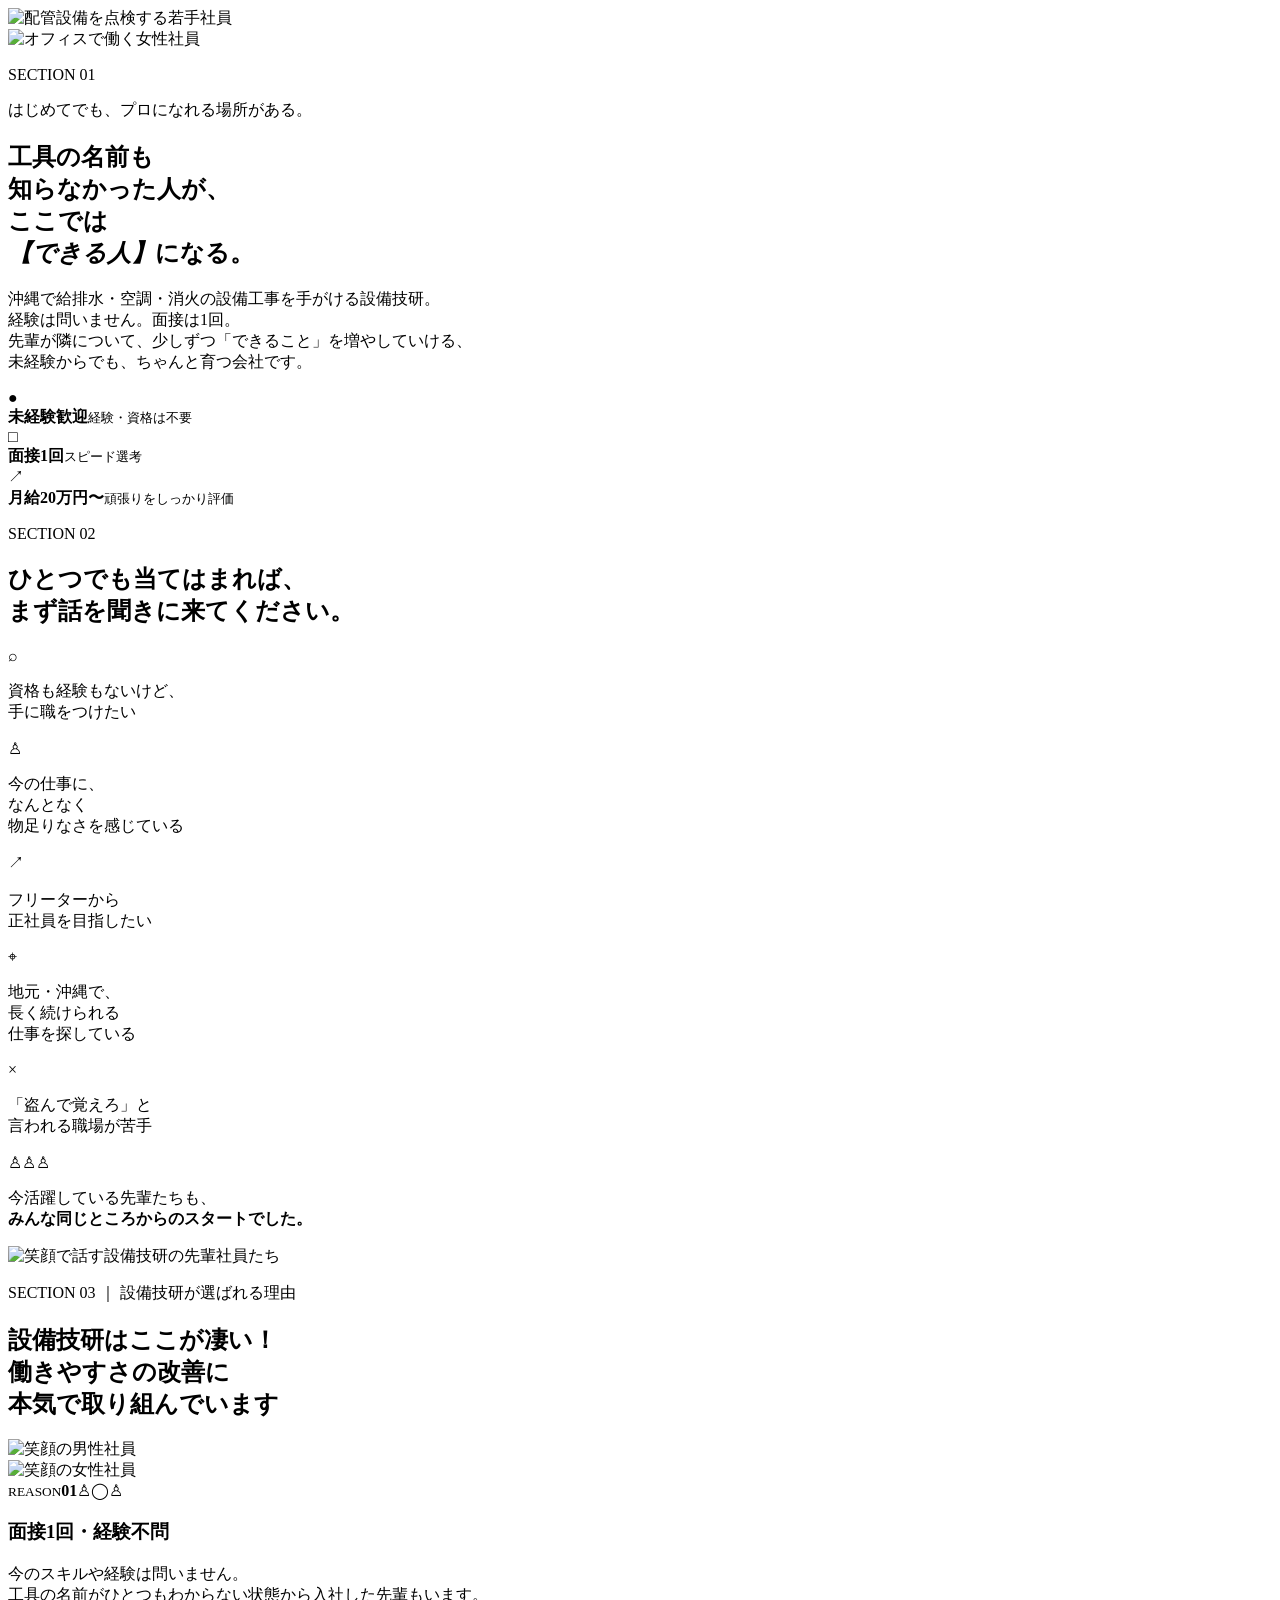
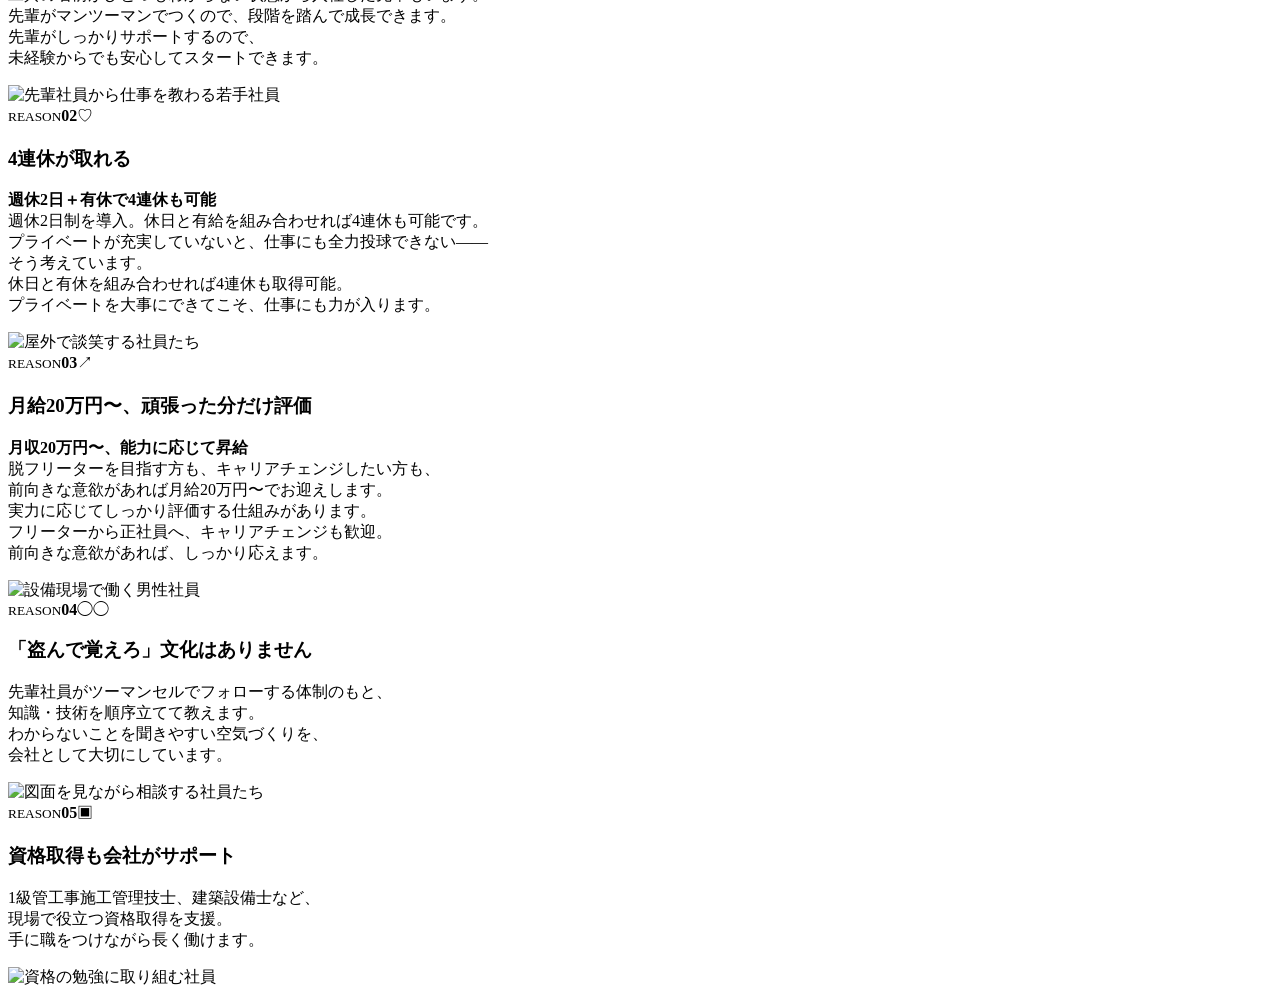
==== index.html @ cfb2d16e "Add files via upload" ====
<!doctype html>
<html lang="ja">
<head>
  <meta charset="utf-8">
  <meta name="viewport" content="width=device-width,initial-scale=1">
  <meta name="description" content="沖縄の設備工事会社・設備技研の採用案内。未経験から手に職をつけ、できる人へ。">
  <title>設備技研 採用情報｜未経験から、できる人へ。</title>
  <link rel="preconnect" href="https://fonts.googleapis.com">
  <link rel="preconnect" href="https://fonts.gstatic.com" crossorigin>
  <link href="https://fonts.googleapis.com/css2?family=Noto+Sans+JP:wght@400;500;600;700;800;900&display=swap" rel="stylesheet">
  <link rel="stylesheet" href="./styles.css">
</head>
<body>
  <main>
    <section id="section-01" class="hero section section--dark" aria-labelledby="hero-title">
      <div class="hero__background" aria-hidden="true"></div>
      <div class="hero__photo hero__photo--worker"><img src="./assets/hero-worker.webp" alt="配管設備を点検する若手社員"></div>
      <div class="hero__photo hero__photo--office"><img src="./assets/hero-office.webp" alt="オフィスで働く女性社員"></div>
      <div class="hero__blue-shape" aria-hidden="true"></div>

      <div class="container hero__content">
        <p class="section-kicker section-kicker--cyan">SECTION 01</p>
        <p class="hero__eyebrow">はじめてでも、プロになれる場所がある。</p>
        <h1 id="hero-title">工具の名前も<br>知らなかった人が、<br>ここでは<br><em>【できる人】</em>になる。</h1>
        <p class="hero__lead">沖縄で給排水・空調・消火の設備工事を手がける設備技研。<br>経験は問いません。面接は1回。<br>先輩が隣について、少しずつ「できること」を増やしていける、<br>未経験からでも、ちゃんと育つ会社です。</p>
      </div>

      <div class="container hero__stats" aria-label="採用のポイント">
        <article class="stat-card"><span class="stat-icon" aria-hidden="true">●</span><div><strong>未経験歓迎</strong><small>経験・資格は不要</small></div></article>
        <article class="stat-card"><span class="stat-icon stat-icon--chat" aria-hidden="true">□</span><div><strong>面接1回</strong><small>スピード選考</small></div></article>
        <article class="stat-card"><span class="stat-icon stat-icon--chart" aria-hidden="true">↗</span><div><strong>月給20万円〜</strong><small>頑張りをしっかり評価</small></div></article>
      </div>
    </section>

    <section id="section-02" class="fit section" aria-labelledby="fit-title">
      <div class="fit__backdrop" aria-hidden="true"></div>
      <div class="container">
        <p class="section-kicker">SECTION 02</p>
        <h2 id="fit-title">ひとつでも当てはまれば、<br>まず話を聞きに来てください。</h2>
        <div class="short-line" aria-hidden="true"></div>

        <div class="fit-grid">
          <article class="fit-card"><span class="line-icon">⌕</span><p>資格も経験もないけど、<br>手に職をつけたい</p></article>
          <article class="fit-card"><span class="line-icon">♙</span><p>今の仕事に、<br>なんとなく<br>物足りなさを感じている</p></article>
          <article class="fit-card"><span class="line-icon">↗</span><p>フリーターから<br>正社員を目指したい</p></article>
          <article class="fit-card"><span class="line-icon">⌖</span><p>地元・沖縄で、<br>長く続けられる<br>仕事を探している</p></article>
          <article class="fit-card"><span class="line-icon">×</span><p>「盗んで覚えろ」と<br>言われる職場が苦手</p></article>
        </div>

        <div class="team-message">
          <div class="team-message__icon" aria-hidden="true">♙♙♙</div>
          <p>今活躍している先輩たちも、<br><strong>みんな同じところからのスタートでした。</strong></p>
          <img src="./assets/team.webp" alt="笑顔で話す設備技研の先輩社員たち">
        </div>
      </div>
    </section>

    <section id="section-03" class="reasons section" aria-labelledby="reasons-title">
      <div class="container reasons__intro">
        <div class="reasons__copy">
          <p class="section-kicker section-kicker--inline">SECTION 03 <span>｜ 設備技研が選ばれる理由</span></p>
          <h2 id="reasons-title"><strong>設備技研はここが凄い！</strong><br>働きやすさの改善に<br>本気で取り組んでいます</h2>
          <div class="short-line" aria-hidden="true"></div>
        </div>
        <div class="reasons__portrait reasons__portrait--worker"><img src="./assets/section3-worker.webp" alt="笑顔の男性社員"></div>
        <div class="reasons__portrait reasons__portrait--office"><img src="./assets/section3-office.webp" alt="笑顔の女性社員"></div>
      </div>

      <div class="container reason-list">
        <article class="reason-card">
          <div class="reason-card__number"><small>REASON</small><strong>01</strong><span aria-hidden="true">♙◯♙</span></div>
          <div class="reason-card__body"><h3>面接1回・経験不問</h3><p>今のスキルや経験は問いません。<br>工具の名前がひとつもわからない状態から入社した先輩もいます。<br>先輩がマンツーマンでつくので、段階を踏んで成長できます。<br>先輩がしっかりサポートするので、<br>未経験からでも安心してスタートできます。</p></div>
          <img src="./assets/reason-1.webp" alt="先輩社員から仕事を教わる若手社員">
        </article>
        <article class="reason-card">
          <div class="reason-card__number"><small>REASON</small><strong>02</strong><span aria-hidden="true">♡</span></div>
          <div class="reason-card__body"><h3>4連休が取れる</h3><p><b>週休2日＋有休で4連休も可能</b><br>週休2日制を導入。休日と有給を組み合わせれば4連休も可能です。<br>プライベートが充実していないと、仕事にも全力投球できない——<br>そう考えています。<br>休日と有休を組み合わせれば4連休も取得可能。<br>プライベートを大事にできてこそ、仕事にも力が入ります。</p></div>
          <img src="./assets/reason-2.webp" alt="屋外で談笑する社員たち">
        </article>
        <article class="reason-card">
          <div class="reason-card__number"><small>REASON</small><strong>03</strong><span aria-hidden="true">↗</span></div>
          <div class="reason-card__body"><h3>月給20万円〜、頑張った分だけ評価</h3><p><b>月収20万円〜、能力に応じて昇給</b><br>脱フリーターを目指す方も、キャリアチェンジしたい方も、<br>前向きな意欲があれば月給20万円〜でお迎えします。<br>実力に応じてしっかり評価する仕組みがあります。<br>フリーターから正社員へ、キャリアチェンジも歓迎。<br>前向きな意欲があれば、しっかり応えます。</p></div>
          <img src="./assets/reason-3.webp" alt="設備現場で働く男性社員">
        </article>
        <article class="reason-card">
          <div class="reason-card__number"><small>REASON</small><strong>04</strong><span aria-hidden="true">◯◯</span></div>
          <div class="reason-card__body"><h3>「盗んで覚えろ」文化はありません</h3><p>先輩社員がツーマンセルでフォローする体制のもと、<br>知識・技術を順序立てて教えます。<br>わからないことを聞きやすい空気づくりを、<br>会社として大切にしています。</p></div>
          <img src="./assets/reason-4.webp" alt="図面を見ながら相談する社員たち">
        </article>
        <article class="reason-card">
          <div class="reason-card__number"><small>REASON</small><strong>05</strong><span aria-hidden="true">▣</span></div>
          <div class="reason-card__body"><h3>資格取得も会社がサポート</h3><p>1級管工事施工管理技士、建築設備士など、<br>現場で役立つ資格取得を支援。<br>手に職をつけながら長く働けます。</p></div>
          <img src="./assets/reason-5.webp" alt="資格の勉強に取り組む社員">
        </article>
      </div>
    </section>
  </main>
  <script src="./script.js"></script>
</body>
</html>
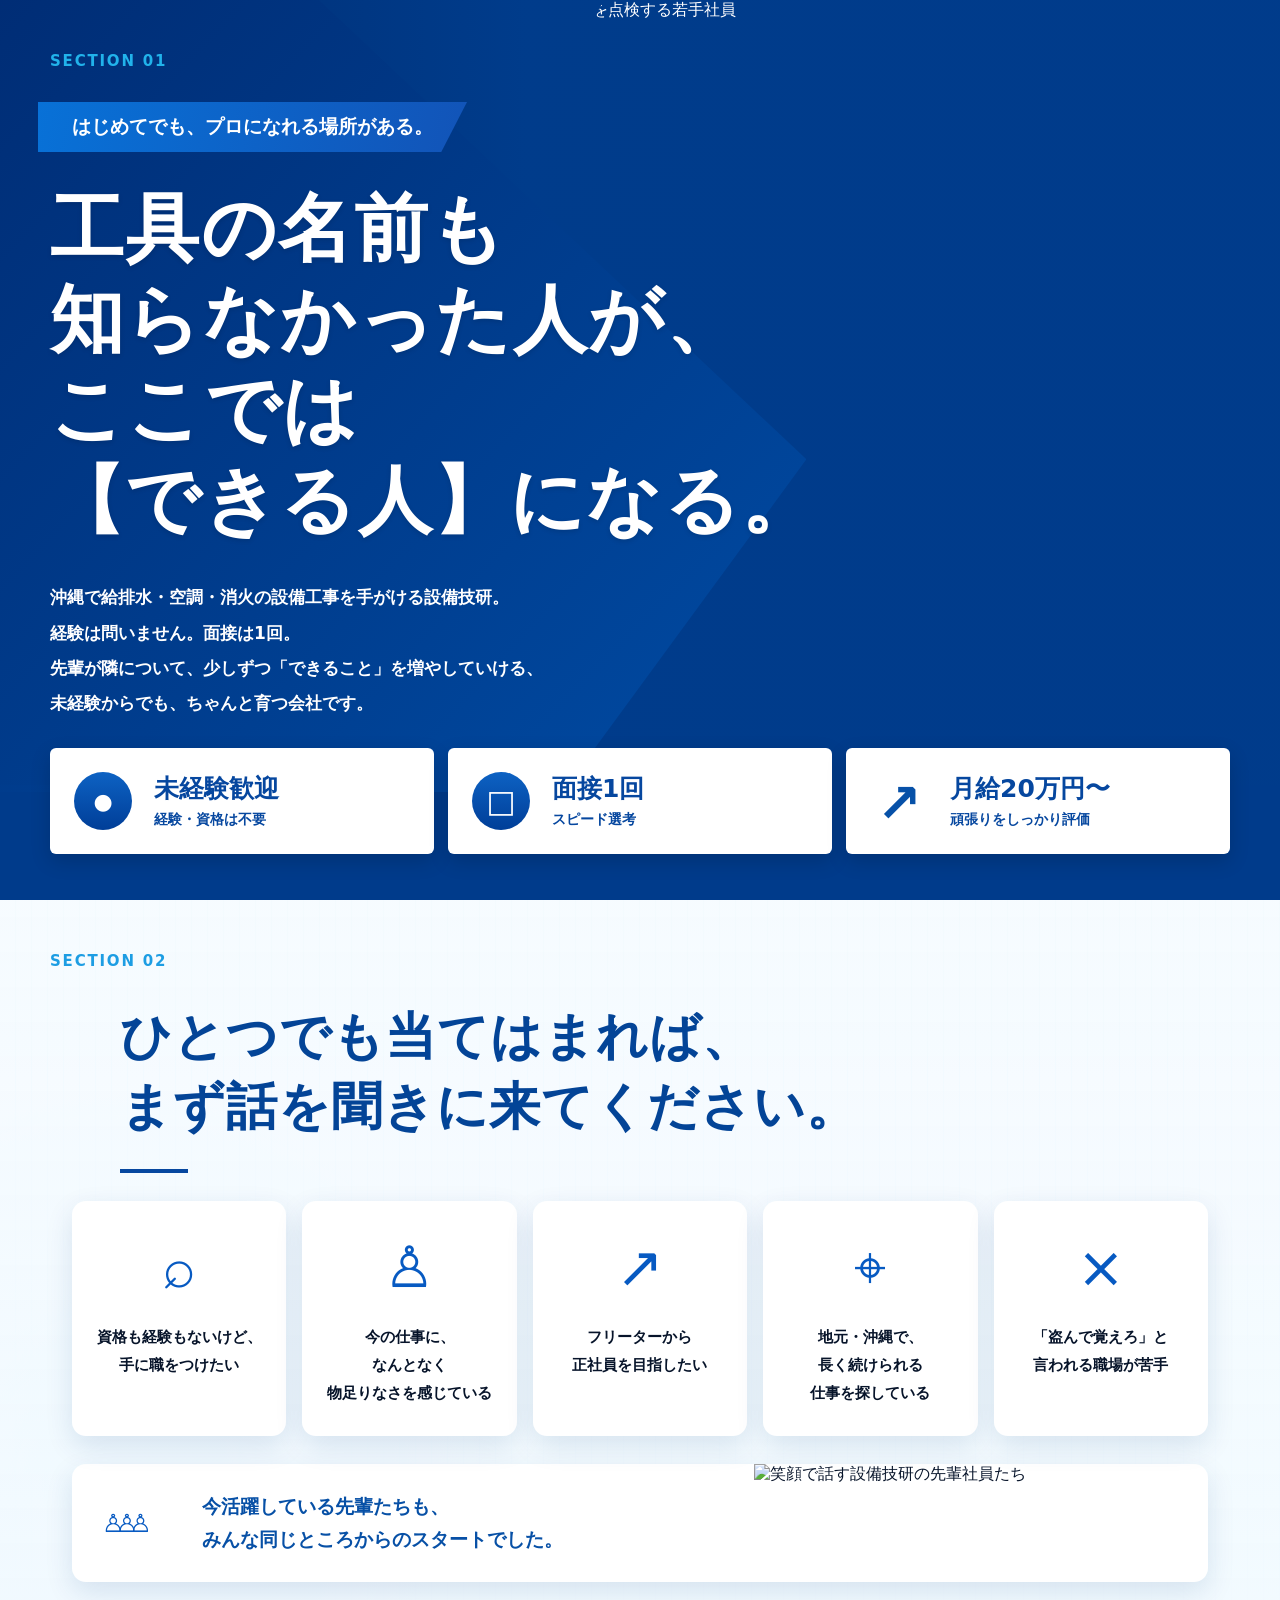
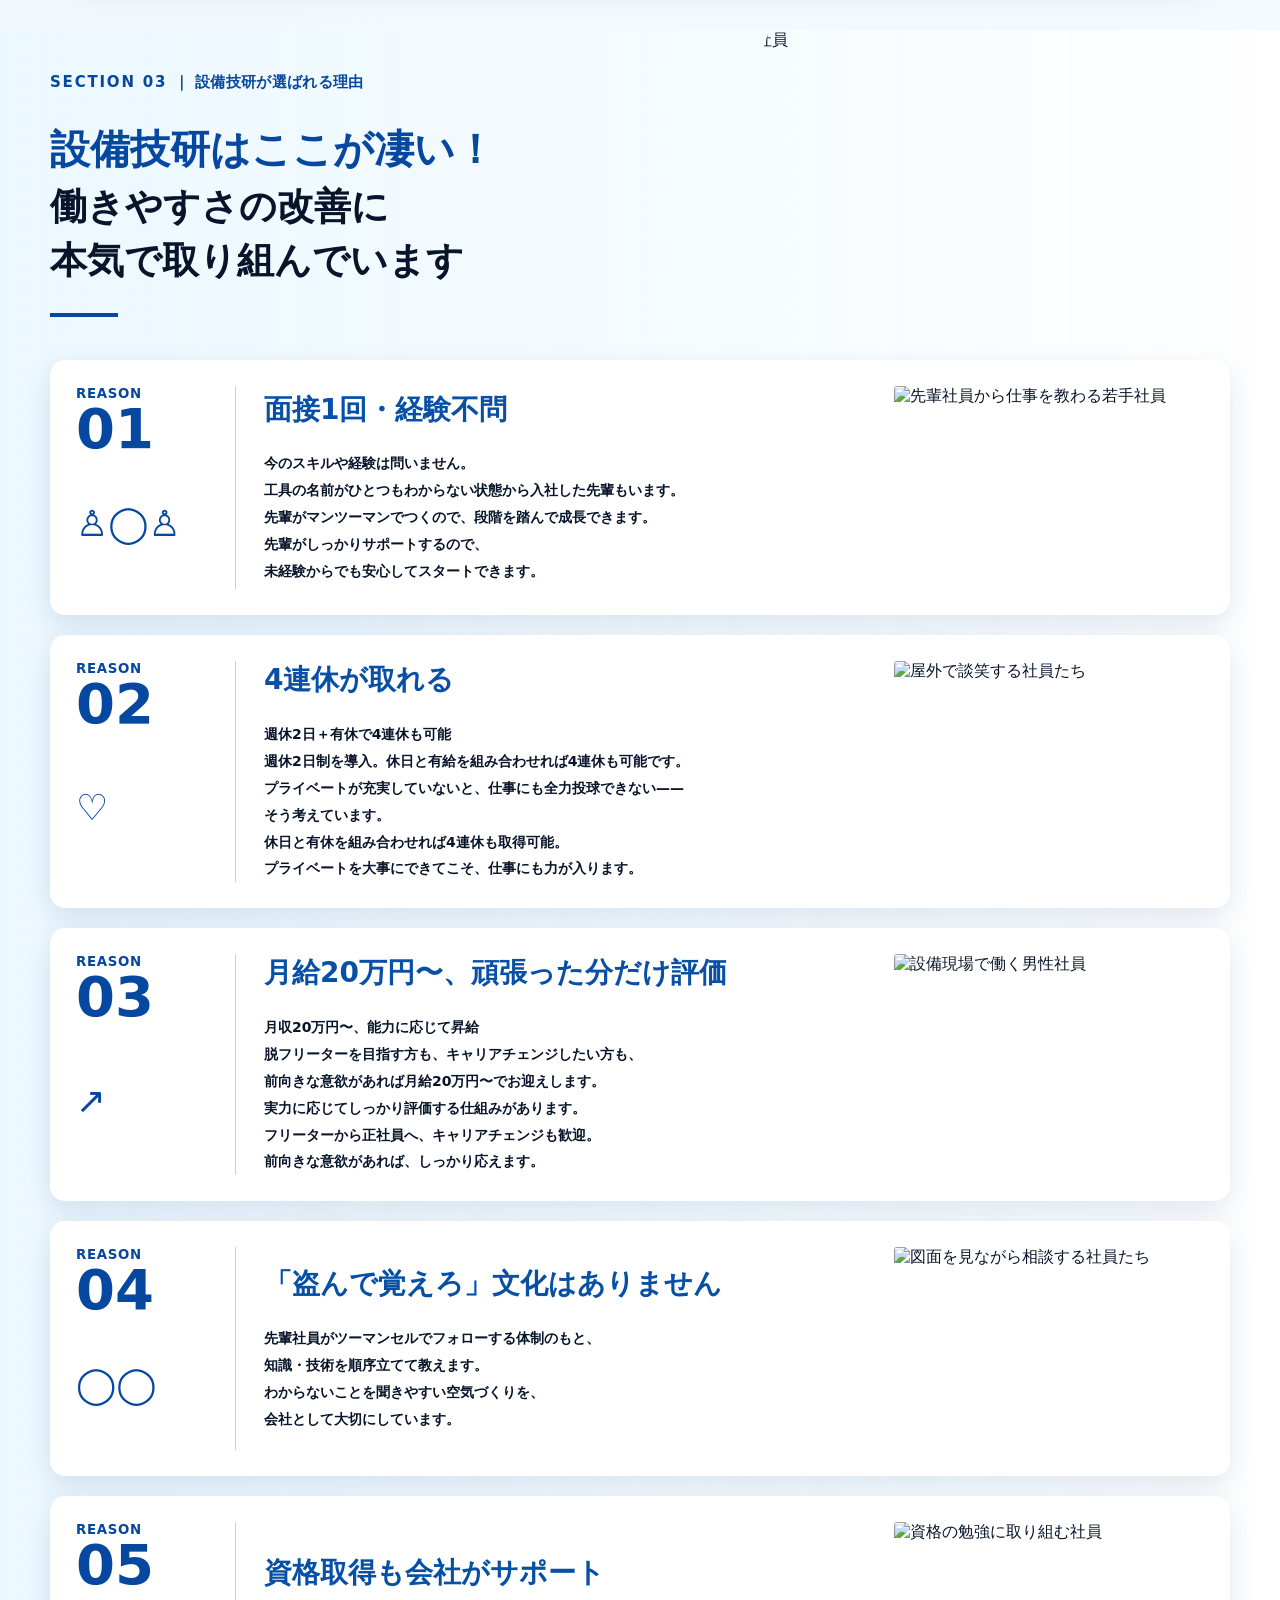
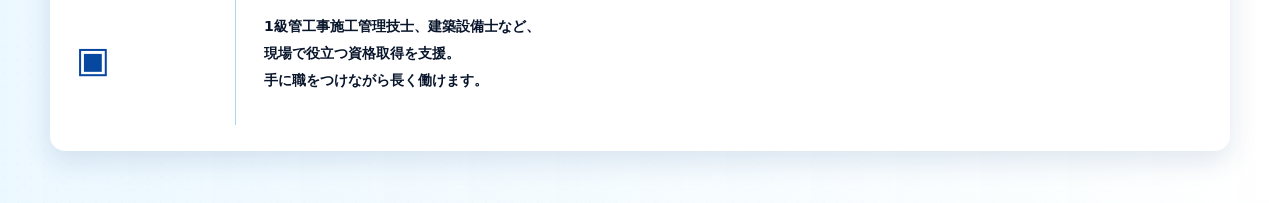
==== commit 2d333b62: "Add files via upload" ====
--- a/index.html
+++ b/index.html
@@ -14,8 +14,8 @@
   <main>
     <section id="section-01" class="hero section section--dark" aria-labelledby="hero-title">
       <div class="hero__background" aria-hidden="true"></div>
-      <div class="hero__photo hero__photo--worker"><img src="./assets/hero-worker.webp" alt="配管設備を点検する若手社員"></div>
-      <div class="hero__photo hero__photo--office"><img src="./assets/hero-office.webp" alt="オフィスで働く女性社員"></div>
+      <div class="hero__photo hero__photo--worker"><img src="./assets/hero-worker.png" alt="配管設備を点検する若手社員"></div>
+      <div class="hero__photo hero__photo--office"><img src="./assets/hero-office.png" alt="オフィスで働く女性社員"></div>
       <div class="hero__blue-shape" aria-hidden="true"></div>
 
       <div class="container hero__content">
@@ -50,7 +50,7 @@
         <div class="team-message">
           <div class="team-message__icon" aria-hidden="true">♙♙♙</div>
           <p>今活躍している先輩たちも、<br><strong>みんな同じところからのスタートでした。</strong></p>
-          <img src="./assets/team.webp" alt="笑顔で話す設備技研の先輩社員たち">
+          <img src="./assets/team.png" alt="笑顔で話す設備技研の先輩社員たち">
         </div>
       </div>
     </section>
@@ -62,35 +62,35 @@
           <h2 id="reasons-title"><strong>設備技研はここが凄い！</strong><br>働きやすさの改善に<br>本気で取り組んでいます</h2>
           <div class="short-line" aria-hidden="true"></div>
         </div>
-        <div class="reasons__portrait reasons__portrait--worker"><img src="./assets/section3-worker.webp" alt="笑顔の男性社員"></div>
-        <div class="reasons__portrait reasons__portrait--office"><img src="./assets/section3-office.webp" alt="笑顔の女性社員"></div>
+        <div class="reasons__portrait reasons__portrait--worker"><img src="./assets/section3-worker.png" alt="笑顔の男性社員"></div>
+        <div class="reasons__portrait reasons__portrait--office"><img src="./assets/section3-office.png" alt="笑顔の女性社員"></div>
       </div>
 
       <div class="container reason-list">
         <article class="reason-card">
           <div class="reason-card__number"><small>REASON</small><strong>01</strong><span aria-hidden="true">♙◯♙</span></div>
           <div class="reason-card__body"><h3>面接1回・経験不問</h3><p>今のスキルや経験は問いません。<br>工具の名前がひとつもわからない状態から入社した先輩もいます。<br>先輩がマンツーマンでつくので、段階を踏んで成長できます。<br>先輩がしっかりサポートするので、<br>未経験からでも安心してスタートできます。</p></div>
-          <img src="./assets/reason-1.webp" alt="先輩社員から仕事を教わる若手社員">
+          <img src="./assets/reason-1.png" alt="先輩社員から仕事を教わる若手社員">
         </article>
         <article class="reason-card">
           <div class="reason-card__number"><small>REASON</small><strong>02</strong><span aria-hidden="true">♡</span></div>
           <div class="reason-card__body"><h3>4連休が取れる</h3><p><b>週休2日＋有休で4連休も可能</b><br>週休2日制を導入。休日と有給を組み合わせれば4連休も可能です。<br>プライベートが充実していないと、仕事にも全力投球できない——<br>そう考えています。<br>休日と有休を組み合わせれば4連休も取得可能。<br>プライベートを大事にできてこそ、仕事にも力が入ります。</p></div>
-          <img src="./assets/reason-2.webp" alt="屋外で談笑する社員たち">
+          <img src="./assets/reason-2.png" alt="屋外で談笑する社員たち">
         </article>
         <article class="reason-card">
           <div class="reason-card__number"><small>REASON</small><strong>03</strong><span aria-hidden="true">↗</span></div>
           <div class="reason-card__body"><h3>月給20万円〜、頑張った分だけ評価</h3><p><b>月収20万円〜、能力に応じて昇給</b><br>脱フリーターを目指す方も、キャリアチェンジしたい方も、<br>前向きな意欲があれば月給20万円〜でお迎えします。<br>実力に応じてしっかり評価する仕組みがあります。<br>フリーターから正社員へ、キャリアチェンジも歓迎。<br>前向きな意欲があれば、しっかり応えます。</p></div>
-          <img src="./assets/reason-3.webp" alt="設備現場で働く男性社員">
+          <img src="./assets/reason-3.png" alt="設備現場で働く男性社員">
         </article>
         <article class="reason-card">
           <div class="reason-card__number"><small>REASON</small><strong>04</strong><span aria-hidden="true">◯◯</span></div>
           <div class="reason-card__body"><h3>「盗んで覚えろ」文化はありません</h3><p>先輩社員がツーマンセルでフォローする体制のもと、<br>知識・技術を順序立てて教えます。<br>わからないことを聞きやすい空気づくりを、<br>会社として大切にしています。</p></div>
-          <img src="./assets/reason-4.webp" alt="図面を見ながら相談する社員たち">
+          <img src="./assets/reason-4.png" alt="図面を見ながら相談する社員たち">
         </article>
         <article class="reason-card">
           <div class="reason-card__number"><small>REASON</small><strong>05</strong><span aria-hidden="true">▣</span></div>
           <div class="reason-card__body"><h3>資格取得も会社がサポート</h3><p>1級管工事施工管理技士、建築設備士など、<br>現場で役立つ資格取得を支援。<br>手に職をつけながら長く働けます。</p></div>
-          <img src="./assets/reason-5.webp" alt="資格の勉強に取り組む社員">
+          <img src="./assets/reason-5.png" alt="資格の勉強に取り組む社員">
         </article>
       </div>
     </section>
--- a/styles.css
+++ b/styles.css
@@ -0,0 +1,9 @@
+:root{--blue:#06479f;--blue-dark:#002d72;--navy:#00245c;--cyan:#27b8f2;--ice:#f3faff;--ink:#07142a;--white:#fff;--shadow:0 10px 28px rgba(0,58,126,.12)}
+*{box-sizing:border-box}html{scroll-behavior:smooth}body{margin:0;font-family:"Noto Sans JP",system-ui,sans-serif;color:var(--ink);background:#f4fbff;-webkit-font-smoothing:antialiased}img{display:block;width:100%;height:100%;object-fit:cover}.container{width:min(1180px,calc(100% - 56px));margin-inline:auto}.section{position:relative;overflow:hidden}.section-kicker{margin:0 0 32px;color:#1d9de3;font-weight:800;letter-spacing:.12em;font-size:15px}.section-kicker--cyan{color:#21b3eb}.short-line{width:68px;height:4px;background:var(--blue);margin-top:24px}
+.hero{min-height:900px;padding:52px 0 0;color:#fff;background:#003b8b}.hero__background{position:absolute;inset:0 0 115px;background:linear-gradient(90deg,rgba(0,43,111,.94) 0%,rgba(0,60,139,.86) 41%,rgba(0,64,137,.08) 70%),url("./assets/pipe-bg.webp") center/cover no-repeat}.hero__blue-shape{position:absolute;z-index:1;left:-5%;top:0;width:68%;height:88%;background:linear-gradient(135deg,rgba(0,44,116,.98),rgba(0,76,165,.93));clip-path:polygon(0 0,44% 0,100% 58%,72% 100%,0 100%)}.hero__photo{position:absolute;z-index:0;overflow:hidden}.hero__photo--worker{right:0;top:0;width:60%;height:54%;clip-path:polygon(12% 0,100% 0,100% 100%,42% 100%,0 34%)}.hero__photo--office{right:0;bottom:115px;width:49%;height:51%;clip-path:polygon(19% 8%,100% 0,100% 100%,0 100%)}.hero__content{position:relative;z-index:2}.hero__eyebrow{display:inline-block;margin:0 0 32px -12px;padding:12px 34px;background:linear-gradient(100deg,#0871d7,#1254b8);font-size:19px;font-weight:700;clip-path:polygon(0 0,100% 0,94% 100%,0 100%)}.hero h1{margin:0;font-size:clamp(48px,5.8vw,78px);line-height:1.22;letter-spacing:.02em;font-weight:900;text-shadow:0 2px 5px rgba(0,0,0,.12)}.hero h1 em{font-style:normal}.hero__lead{margin:34px 0 0;max-width:680px;font-size:17px;font-weight:700;line-height:2.08}.hero__stats{position:absolute;z-index:3;left:50%;bottom:46px;transform:translateX(-50%);display:grid;grid-template-columns:repeat(3,1fr);gap:14px}.stat-card{min-height:106px;padding:18px 24px;display:flex;align-items:center;gap:22px;background:#fff;color:var(--blue);border-radius:6px;box-shadow:0 7px 20px rgba(0,0,0,.16)}.stat-card strong{display:block;font-size:25px;line-height:1.2}.stat-card small{display:block;margin-top:7px;font-size:14px;font-weight:700}.stat-icon{width:58px;height:58px;flex:0 0 58px;display:grid;place-items:center;border-radius:50%;color:#fff;background:linear-gradient(#0d62c3,#003e98);font-size:22px}.stat-icon--chat{font-size:31px}.stat-icon--chart{border-radius:0;background:none;color:#0751a8;font-size:54px;font-weight:900}
+.fit{padding:52px 0 48px;background:#f3faff}.fit__backdrop{position:absolute;inset:0;background:linear-gradient(rgba(247,252,255,.86),rgba(242,250,255,.94)),radial-gradient(circle at 10% 80%,#d8f0ff 0,transparent 30%),linear-gradient(90deg,transparent 95%,rgba(31,153,222,.12) 95%);background-size:auto,auto,16px 16px}.fit .container{position:relative}.fit h2{margin:0 0 28px 70px;color:#034497;font-size:clamp(34px,4vw,54px);line-height:1.36;letter-spacing:.02em}.fit .short-line{margin-left:70px}.fit-grid{display:grid;grid-template-columns:repeat(5,1fr);gap:16px;margin:28px 22px}.fit-card{min-height:235px;padding:24px 14px 18px;text-align:center;background:#fff;border-radius:14px;box-shadow:var(--shadow)}.line-icon{height:84px;display:grid;place-items:center;color:#075ac2;font-size:57px;font-weight:500;line-height:1}.fit-card p{margin:15px 0 0;font-size:15px;font-weight:700;line-height:1.85}.team-message{min-height:118px;margin:28px 22px 0;display:grid;grid-template-columns:130px 1fr 40%;align-items:center;background:#fff;border-radius:14px;box-shadow:var(--shadow);overflow:hidden}.team-message__icon{padding-left:30px;color:#075ac2;font-size:25px;letter-spacing:-.35em}.team-message p{margin:0;color:#0750a6;font-size:19px;line-height:1.75;font-weight:700}.team-message img{align-self:stretch}
+.reasons{padding:0 0 52px;background:linear-gradient(90deg,rgba(235,247,255,.9),rgba(255,255,255,.96)),radial-gradient(circle at 5px 5px,rgba(19,126,195,.18) 1.4px,transparent 1.5px);background-size:auto,13px 13px}.reasons__intro{height:330px;position:relative;display:flex;align-items:center}.reasons__copy{position:relative;z-index:2}.section-kicker--inline{margin-bottom:28px;color:#06479f}.section-kicker--inline span{letter-spacing:.02em}.reasons h2{margin:0;font-size:37px;line-height:1.48}.reasons h2 strong{color:#06479f;font-size:40px}.reasons__portrait{position:absolute;right:0;bottom:0;height:100%;overflow:hidden;clip-path:polygon(28% 0,100% 0,78% 100%,0 100%)}.reasons__portrait--worker{right:180px;width:390px}.reasons__portrait--office{right:-15px;width:270px;clip-path:polygon(35% 10%,100% 0,100% 100%,0 100%)}.reason-list{position:relative;z-index:3;display:grid;gap:20px}.reason-card{min-height:255px;display:grid;grid-template-columns:160px 1fr 310px;gap:28px;align-items:stretch;padding:26px;background:#fff;border-radius:15px;box-shadow:var(--shadow)}.reason-card__number{display:flex;flex-direction:column;align-items:flex-start;color:#06479f;border-right:1px solid #abd7f4}.reason-card__number small{font-weight:800;letter-spacing:.05em}.reason-card__number strong{font-size:56px;line-height:1}.reason-card__number span{display:grid;place-items:center;flex:1;font-size:36px}.reason-card__body{align-self:center}.reason-card h3{margin:0 0 22px;color:#0750a6;font-size:28px;line-height:1.35}.reason-card p{margin:0;font-size:14px;font-weight:600;line-height:1.92}.reason-card p b{font-weight:800}.reason-card>img{border-radius:3px}
+.reveal{opacity:0;transform:translateY(22px);transition:opacity .7s ease,transform .7s ease}.reveal.is-visible{opacity:1;transform:none}
+@media (max-width:900px){.container{width:min(100% - 34px,680px)}.section-kicker{font-size:13px;margin-bottom:22px}.hero{min-height:0;padding:28px 0 24px}.hero__background{height:420px;inset:0;background:linear-gradient(180deg,rgba(0,40,104,.25),rgba(0,49,121,.9)),url("./assets/pipe-bg.webp") center/cover}.hero__blue-shape{width:100%;height:650px;clip-path:polygon(0 0,48% 0,100% 36%,100% 100%,0 100%);opacity:.82}.hero__photo--worker{position:relative;margin:-22px -17px 0 auto;width:92%;height:330px;clip-path:polygon(12% 0,100% 0,100% 100%,0 100%)}.hero__photo--office{z-index:1;top:275px;right:-30px;bottom:auto;width:48%;height:245px;clip-path:polygon(22% 0,100% 0,100% 100%,0 100%);border-left:5px solid rgba(255,255,255,.8)}.hero__content{margin-top:-294px}.hero__eyebrow{font-size:14px;margin:0 0 20px;padding:9px 20px}.hero h1{font-size:clamp(35px,10.3vw,50px);line-height:1.3}.hero__lead{font-size:15px;line-height:1.9;margin-top:24px;padding-right:4px}.hero__lead br{display:none}.hero__stats{position:relative;left:auto;bottom:auto;transform:none;margin-top:28px;grid-template-columns:1fr;gap:9px}.stat-card{min-height:72px;padding:12px 18px}.stat-card strong{font-size:20px}.stat-card small{font-size:12px}.stat-icon{width:44px;height:44px;flex-basis:44px}.fit{padding:42px 0}.fit h2{margin-left:0;font-size:32px;line-height:1.45}.fit .short-line{margin-left:0}.fit-grid{grid-template-columns:repeat(2,1fr);margin:24px 0;gap:12px}.fit-card{min-height:200px;padding:18px 10px}.fit-card:last-child{grid-column:1/-1;min-height:170px}.line-icon{height:65px;font-size:44px}.fit-card p{font-size:14px}.team-message{margin:18px 0 0;grid-template-columns:74px 1fr;min-height:0}.team-message__icon{padding-left:14px;font-size:18px}.team-message p{padding:18px 12px;font-size:15px}.team-message img{grid-column:1/-1;height:150px}.reasons__intro{height:420px;display:block;padding-top:40px}.reasons__copy{max-width:100%}.reasons h2{font-size:27px}.reasons h2 strong{font-size:30px}.reasons__portrait{height:180px;bottom:0}.reasons__portrait--worker{width:230px;right:92px}.reasons__portrait--office{width:150px;right:-10px}.reason-card{grid-template-columns:80px 1fr;gap:18px;padding:18px;min-height:0}.reason-card__number{grid-row:1/3}.reason-card__number strong{font-size:42px}.reason-card__number span{font-size:25px}.reason-card__body{grid-column:2}.reason-card h3{font-size:22px;margin-bottom:14px}.reason-card p{font-size:14px;line-height:1.85}.reason-card p br{display:none}.reason-card>img{grid-column:2;width:100%;height:190px}.reason-list{gap:14px}}
+@media (max-width:430px){.container{width:calc(100% - 28px)}.hero__photo--worker{height:300px}.hero__photo--office{top:250px;height:220px;width:51%}.hero__content{margin-top:-265px}.hero h1{font-size:36px}.fit h2{font-size:28px}.fit-grid{grid-template-columns:1fr 1fr}.fit-card{min-height:210px}.reason-card{grid-template-columns:64px 1fr;gap:13px;padding:15px}.reason-card__number strong{font-size:36px}.reason-card h3{font-size:20px}.reason-card>img{height:160px}}
+@media (prefers-reduced-motion:reduce){html{scroll-behavior:auto}.reveal{opacity:1;transform:none;transition:none}}
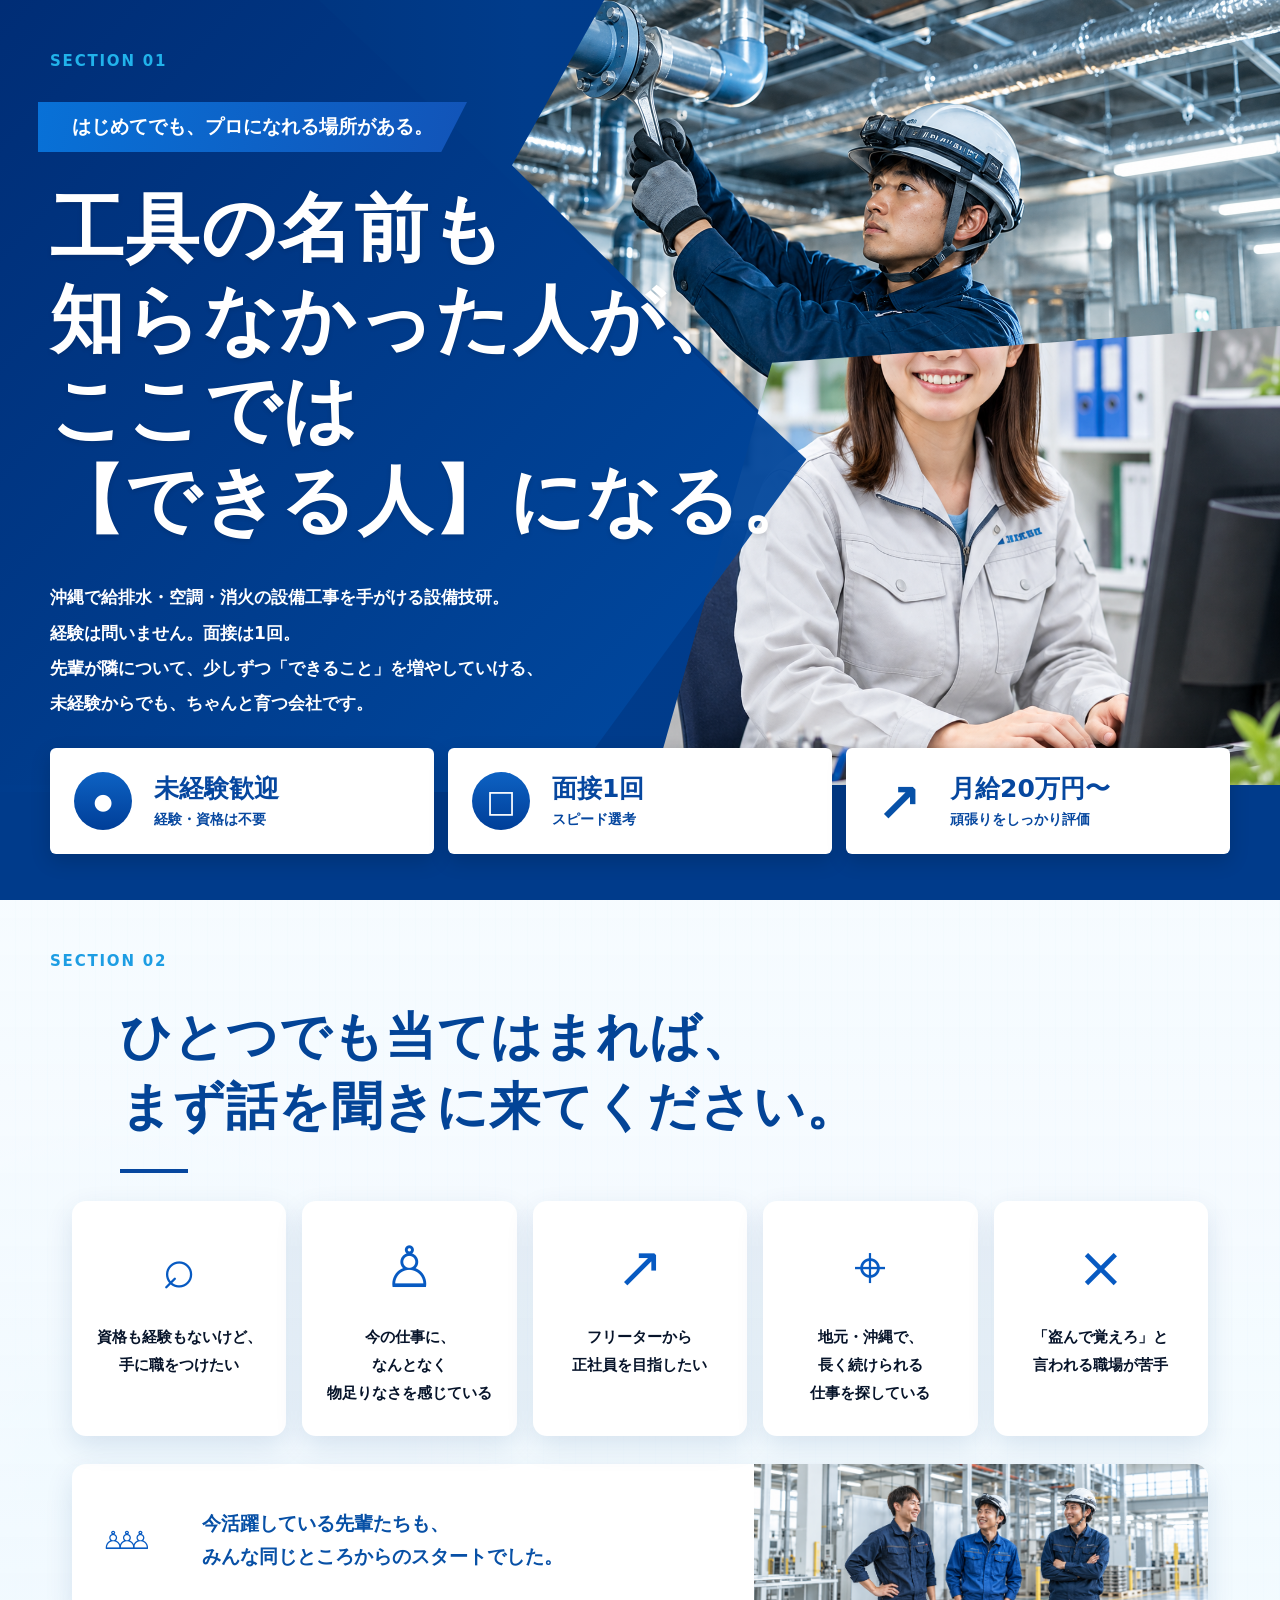
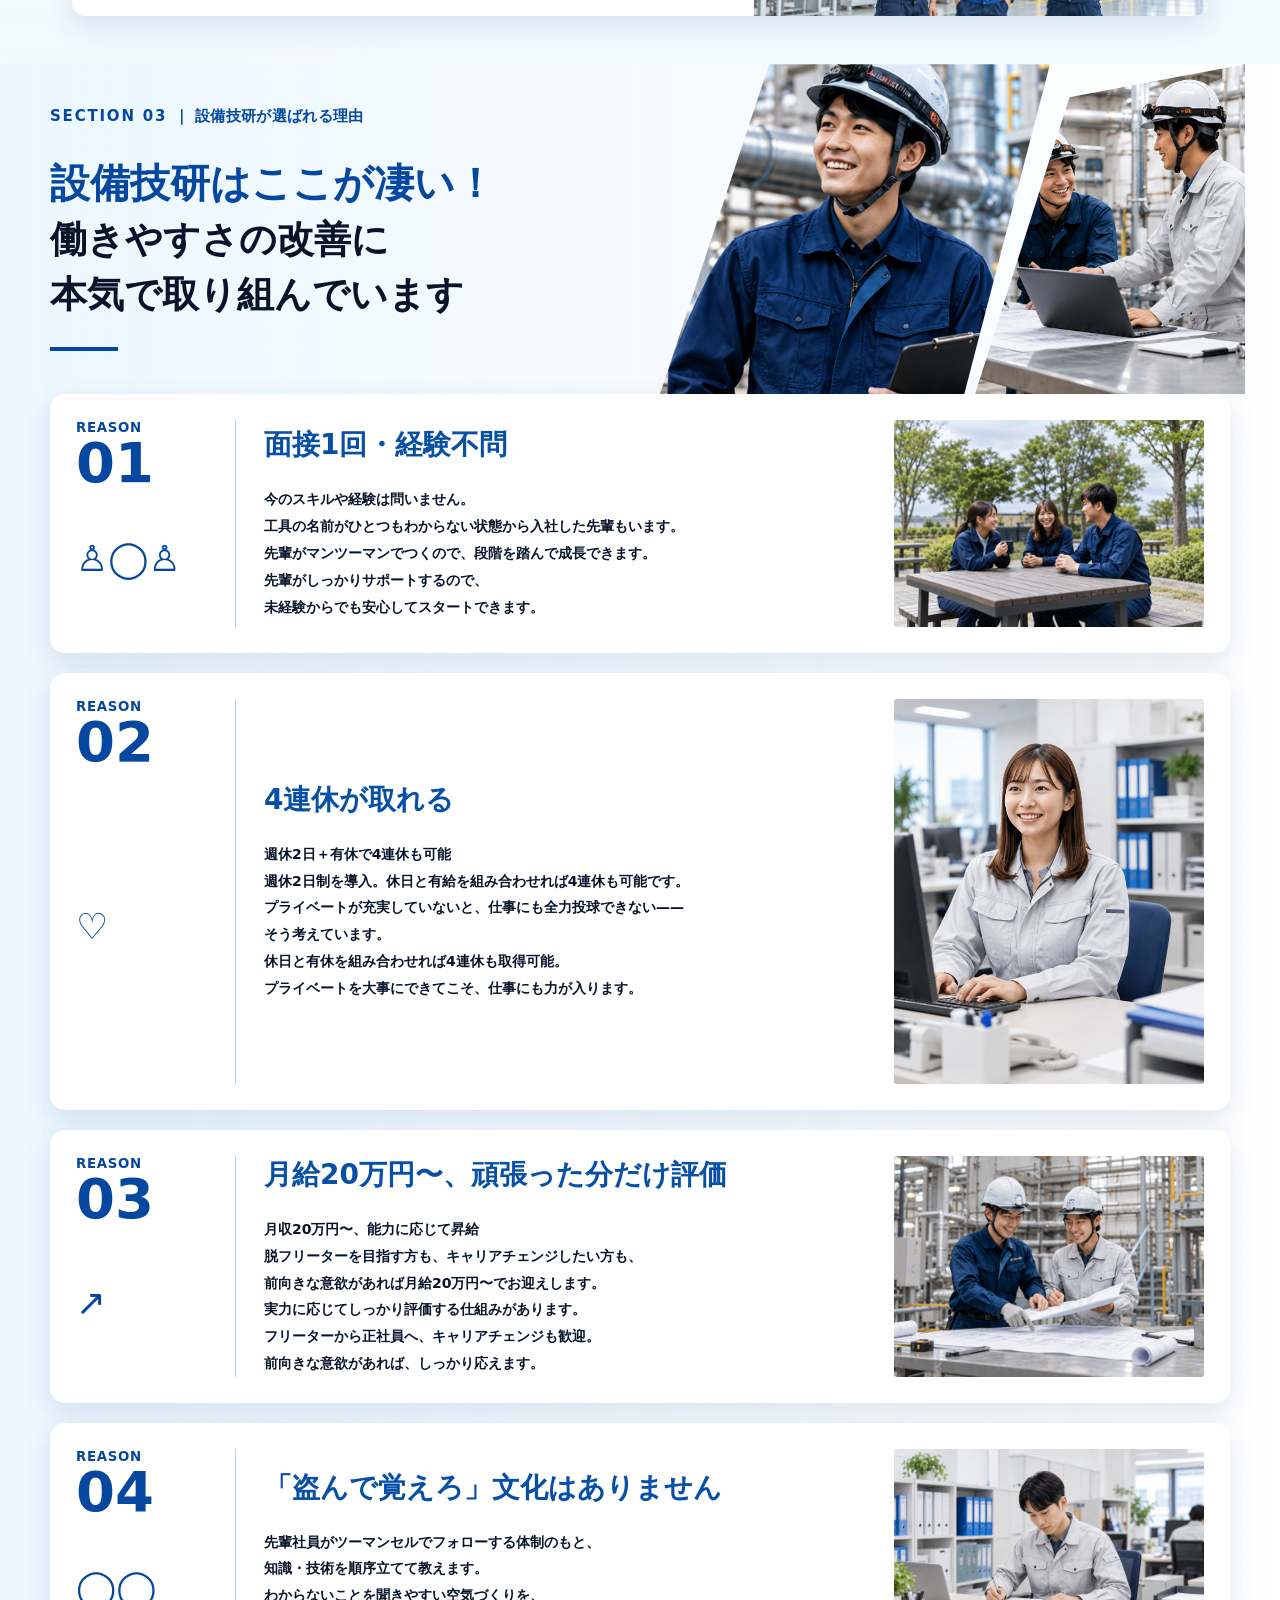
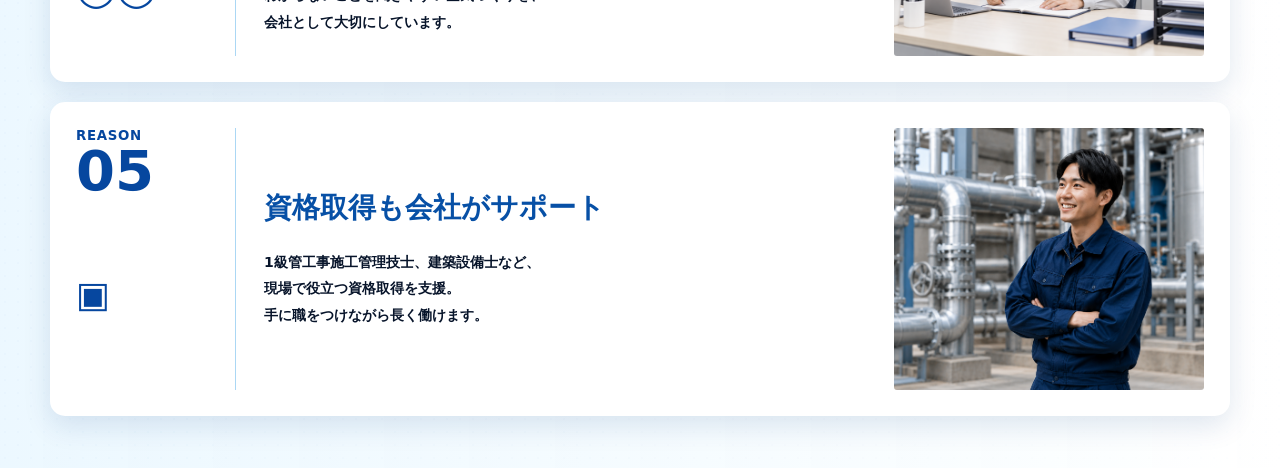
==== commit e1d67af4: "Add files via upload" ====
--- a/index.html
+++ b/index.html
@@ -14,8 +14,8 @@
   <main>
     <section id="section-01" class="hero section section--dark" aria-labelledby="hero-title">
       <div class="hero__background" aria-hidden="true"></div>
-      <div class="hero__photo hero__photo--worker"><img src="./assets/hero-worker.png" alt="配管設備を点検する若手社員"></div>
-      <div class="hero__photo hero__photo--office"><img src="./assets/hero-office.png" alt="オフィスで働く女性社員"></div>
+      <div class="hero__photo hero__photo--worker"><img src="./assets/hero-worker.webp.png" alt="配管設備を点検する若手社員"></div>
+      <div class="hero__photo hero__photo--office"><img src="./assets/hero-office.webp.png" alt="オフィスで働く女性社員"></div>
       <div class="hero__blue-shape" aria-hidden="true"></div>
 
       <div class="container hero__content">
@@ -50,7 +50,7 @@
         <div class="team-message">
           <div class="team-message__icon" aria-hidden="true">♙♙♙</div>
           <p>今活躍している先輩たちも、<br><strong>みんな同じところからのスタートでした。</strong></p>
-          <img src="./assets/team.png" alt="笑顔で話す設備技研の先輩社員たち">
+          <img src="./assets/team.webp.png" alt="笑顔で話す設備技研の先輩社員たち">
         </div>
       </div>
     </section>
@@ -62,35 +62,35 @@
           <h2 id="reasons-title"><strong>設備技研はここが凄い！</strong><br>働きやすさの改善に<br>本気で取り組んでいます</h2>
           <div class="short-line" aria-hidden="true"></div>
         </div>
-        <div class="reasons__portrait reasons__portrait--worker"><img src="./assets/section3-worker.png" alt="笑顔の男性社員"></div>
-        <div class="reasons__portrait reasons__portrait--office"><img src="./assets/section3-office.png" alt="笑顔の女性社員"></div>
+        <div class="reasons__portrait reasons__portrait--worker"><img src="./assets/section3-worker.webp.png" alt="笑顔の男性社員"></div>
+        <div class="reasons__portrait reasons__portrait--office"><img src="./assets/section3-office.webp.png" alt="笑顔の女性社員"></div>
       </div>
 
       <div class="container reason-list">
         <article class="reason-card">
           <div class="reason-card__number"><small>REASON</small><strong>01</strong><span aria-hidden="true">♙◯♙</span></div>
           <div class="reason-card__body"><h3>面接1回・経験不問</h3><p>今のスキルや経験は問いません。<br>工具の名前がひとつもわからない状態から入社した先輩もいます。<br>先輩がマンツーマンでつくので、段階を踏んで成長できます。<br>先輩がしっかりサポートするので、<br>未経験からでも安心してスタートできます。</p></div>
-          <img src="./assets/reason-1.png" alt="先輩社員から仕事を教わる若手社員">
+          <img src="./assets/reason-1.webp.png" alt="先輩社員から仕事を教わる若手社員">
         </article>
         <article class="reason-card">
           <div class="reason-card__number"><small>REASON</small><strong>02</strong><span aria-hidden="true">♡</span></div>
           <div class="reason-card__body"><h3>4連休が取れる</h3><p><b>週休2日＋有休で4連休も可能</b><br>週休2日制を導入。休日と有給を組み合わせれば4連休も可能です。<br>プライベートが充実していないと、仕事にも全力投球できない——<br>そう考えています。<br>休日と有休を組み合わせれば4連休も取得可能。<br>プライベートを大事にできてこそ、仕事にも力が入ります。</p></div>
-          <img src="./assets/reason-2.png" alt="屋外で談笑する社員たち">
+          <img src="./assets/reason-2.webp.png" alt="屋外で談笑する社員たち">
         </article>
         <article class="reason-card">
           <div class="reason-card__number"><small>REASON</small><strong>03</strong><span aria-hidden="true">↗</span></div>
           <div class="reason-card__body"><h3>月給20万円〜、頑張った分だけ評価</h3><p><b>月収20万円〜、能力に応じて昇給</b><br>脱フリーターを目指す方も、キャリアチェンジしたい方も、<br>前向きな意欲があれば月給20万円〜でお迎えします。<br>実力に応じてしっかり評価する仕組みがあります。<br>フリーターから正社員へ、キャリアチェンジも歓迎。<br>前向きな意欲があれば、しっかり応えます。</p></div>
-          <img src="./assets/reason-3.png" alt="設備現場で働く男性社員">
+          <img src="./assets/reason-3.webp.png" alt="設備現場で働く男性社員">
         </article>
         <article class="reason-card">
           <div class="reason-card__number"><small>REASON</small><strong>04</strong><span aria-hidden="true">◯◯</span></div>
           <div class="reason-card__body"><h3>「盗んで覚えろ」文化はありません</h3><p>先輩社員がツーマンセルでフォローする体制のもと、<br>知識・技術を順序立てて教えます。<br>わからないことを聞きやすい空気づくりを、<br>会社として大切にしています。</p></div>
-          <img src="./assets/reason-4.png" alt="図面を見ながら相談する社員たち">
+          <img src="./assets/reason-4.webp.png" alt="図面を見ながら相談する社員たち">
         </article>
         <article class="reason-card">
           <div class="reason-card__number"><small>REASON</small><strong>05</strong><span aria-hidden="true">▣</span></div>
           <div class="reason-card__body"><h3>資格取得も会社がサポート</h3><p>1級管工事施工管理技士、建築設備士など、<br>現場で役立つ資格取得を支援。<br>手に職をつけながら長く働けます。</p></div>
-          <img src="./assets/reason-5.png" alt="資格の勉強に取り組む社員">
+          <img src="./assets/reason-5.webp.png" alt="資格の勉強に取り組む社員">
         </article>
       </div>
     </section>
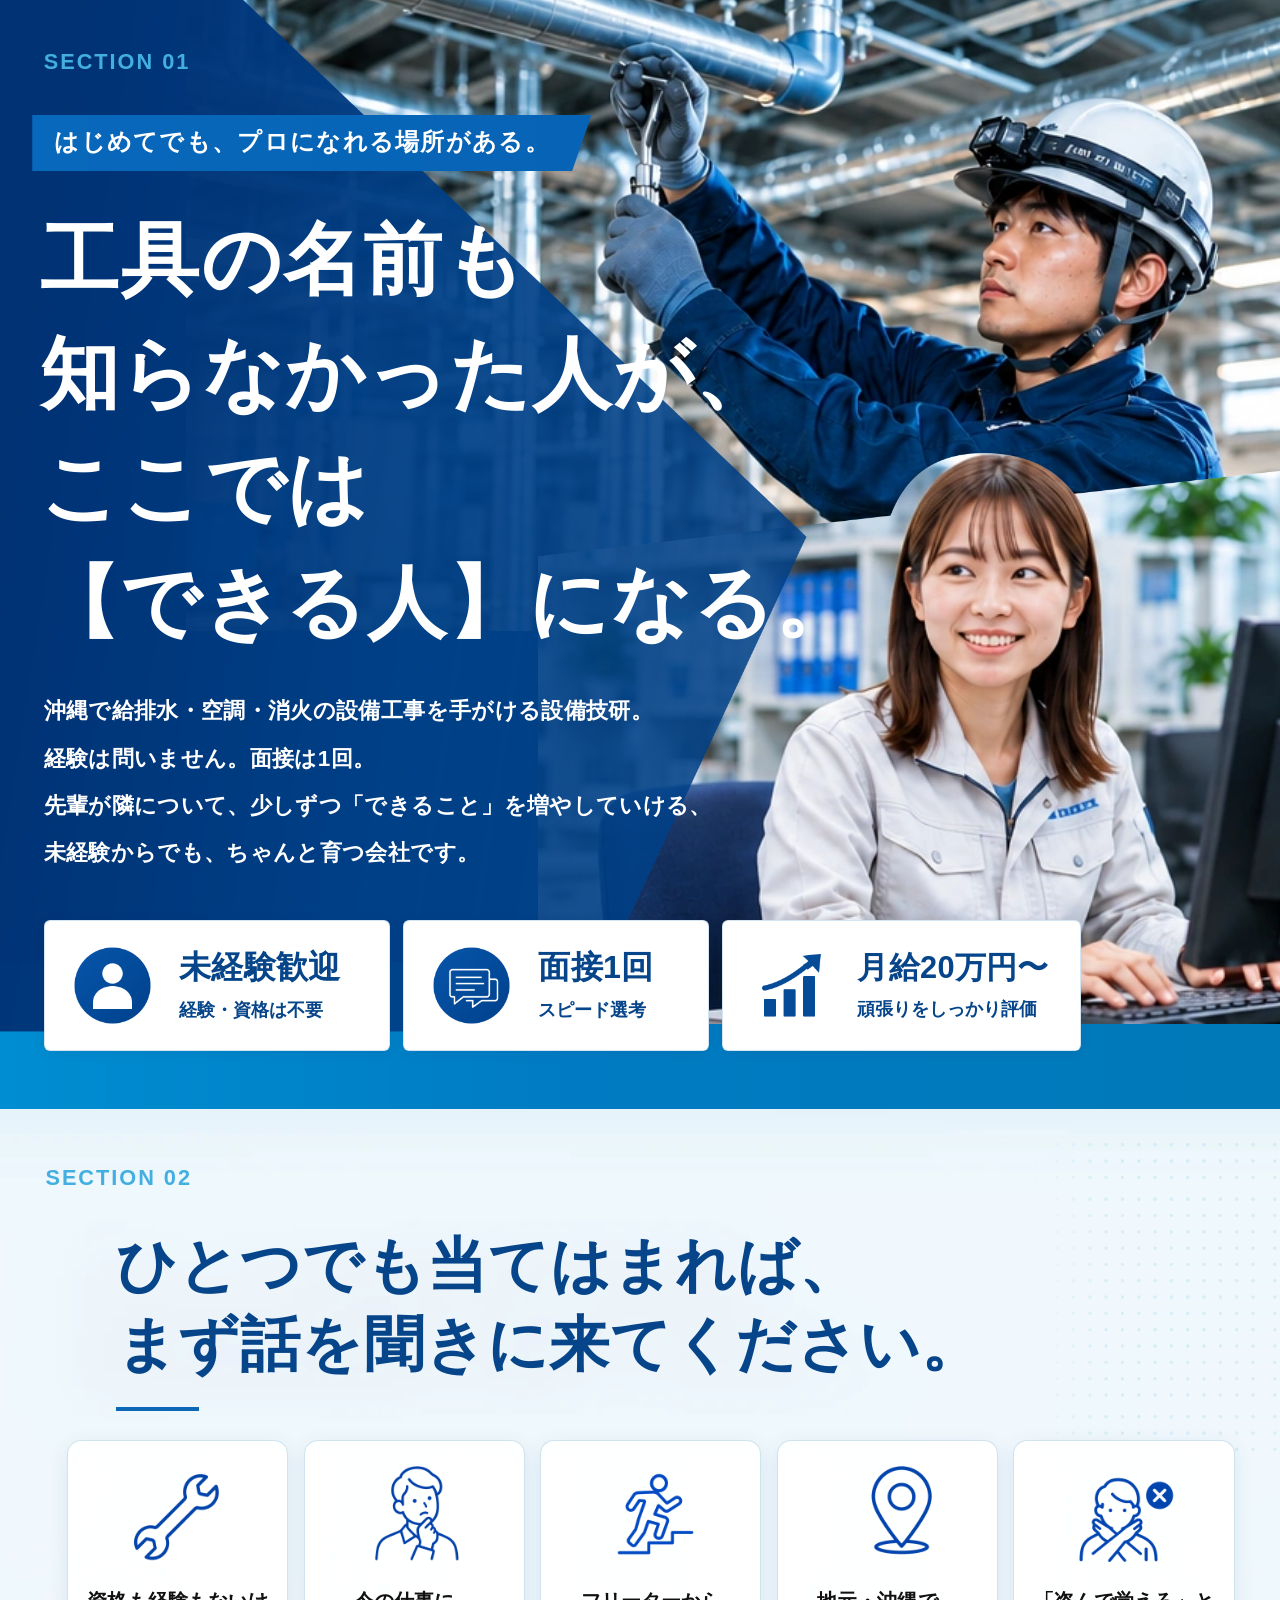
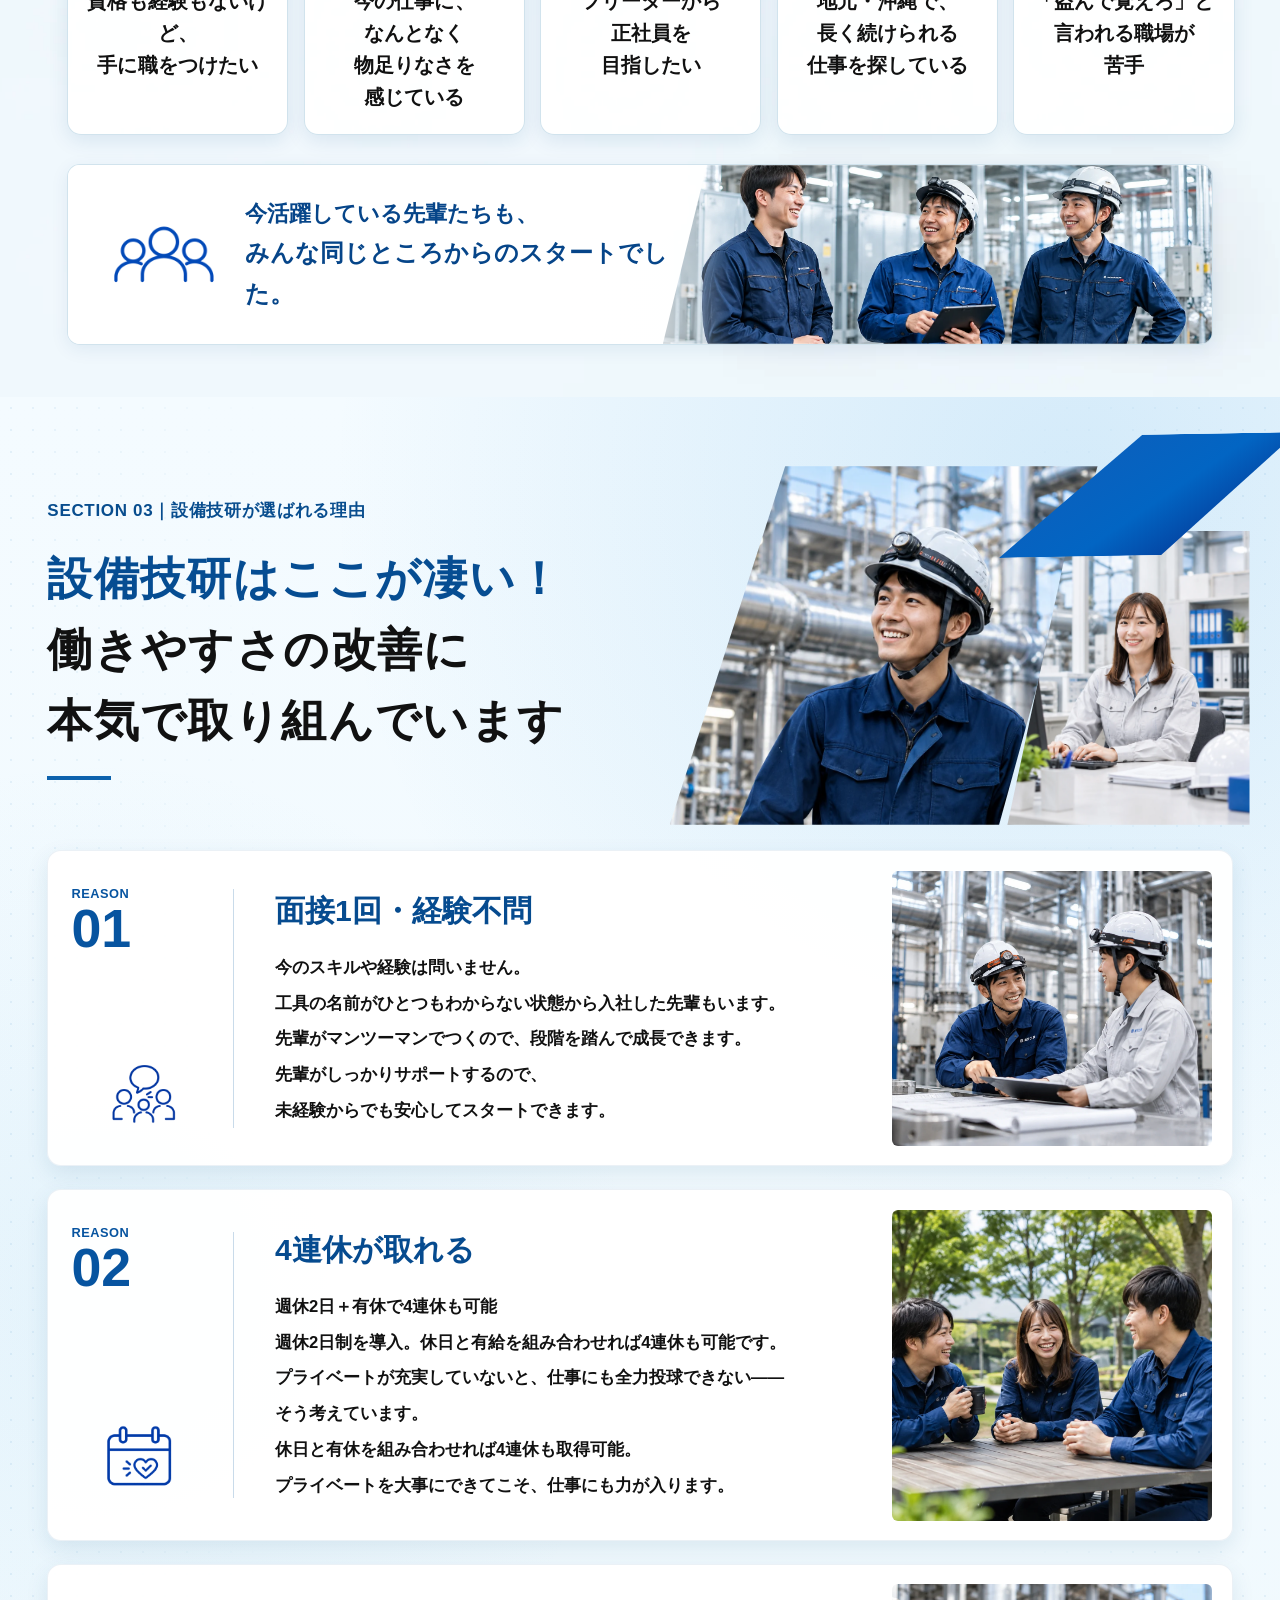
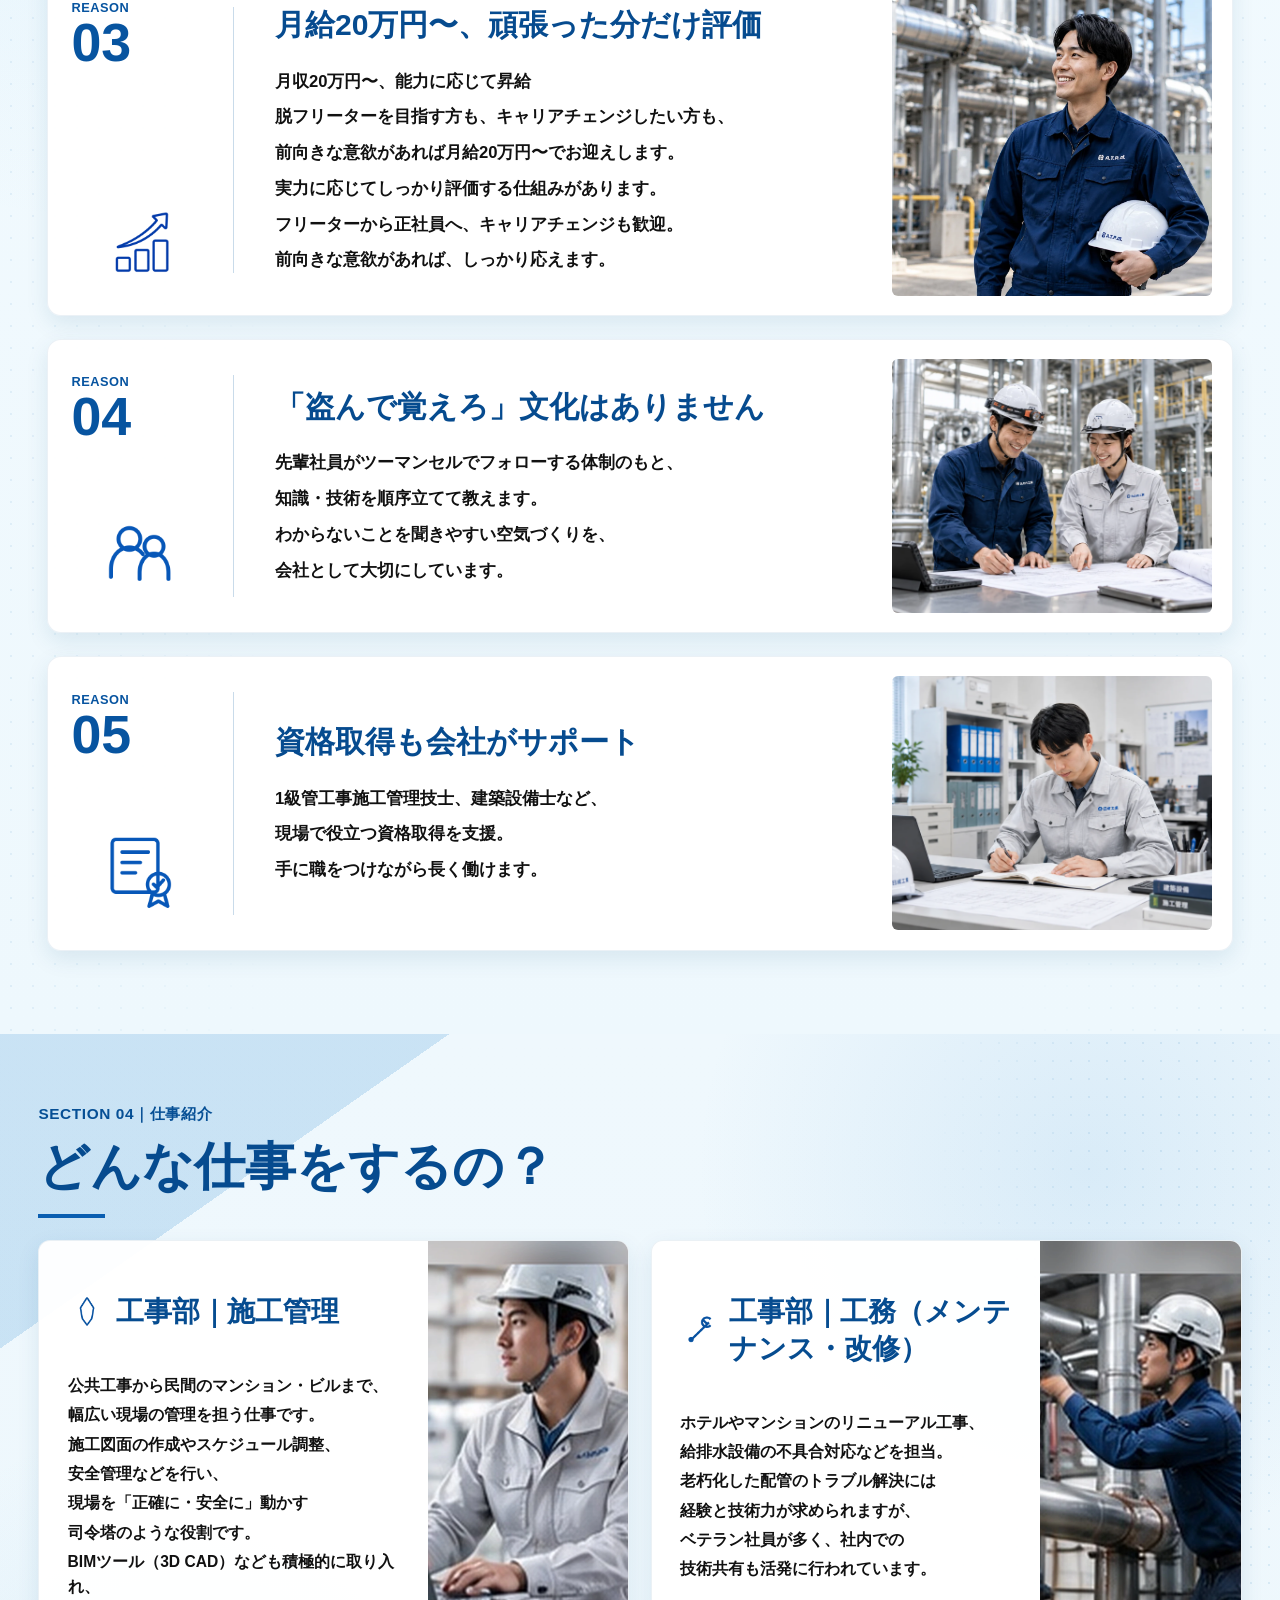
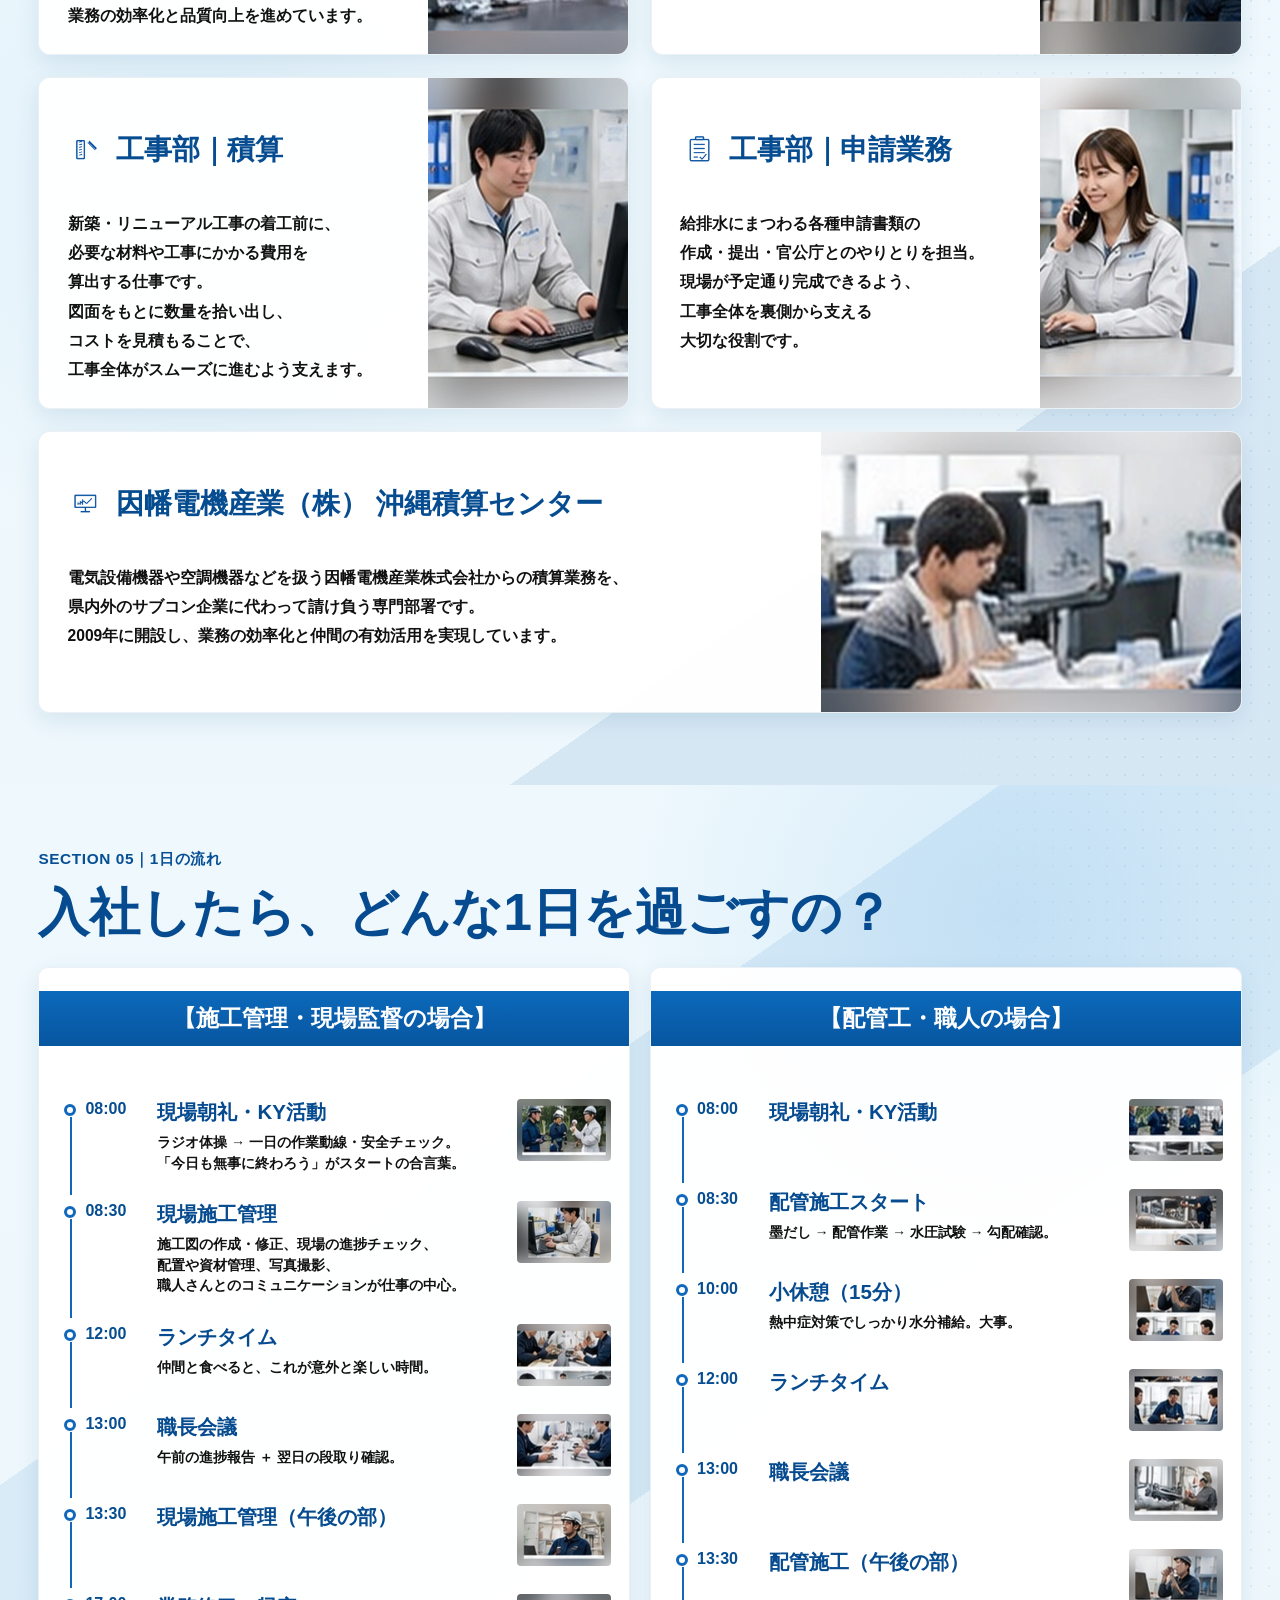
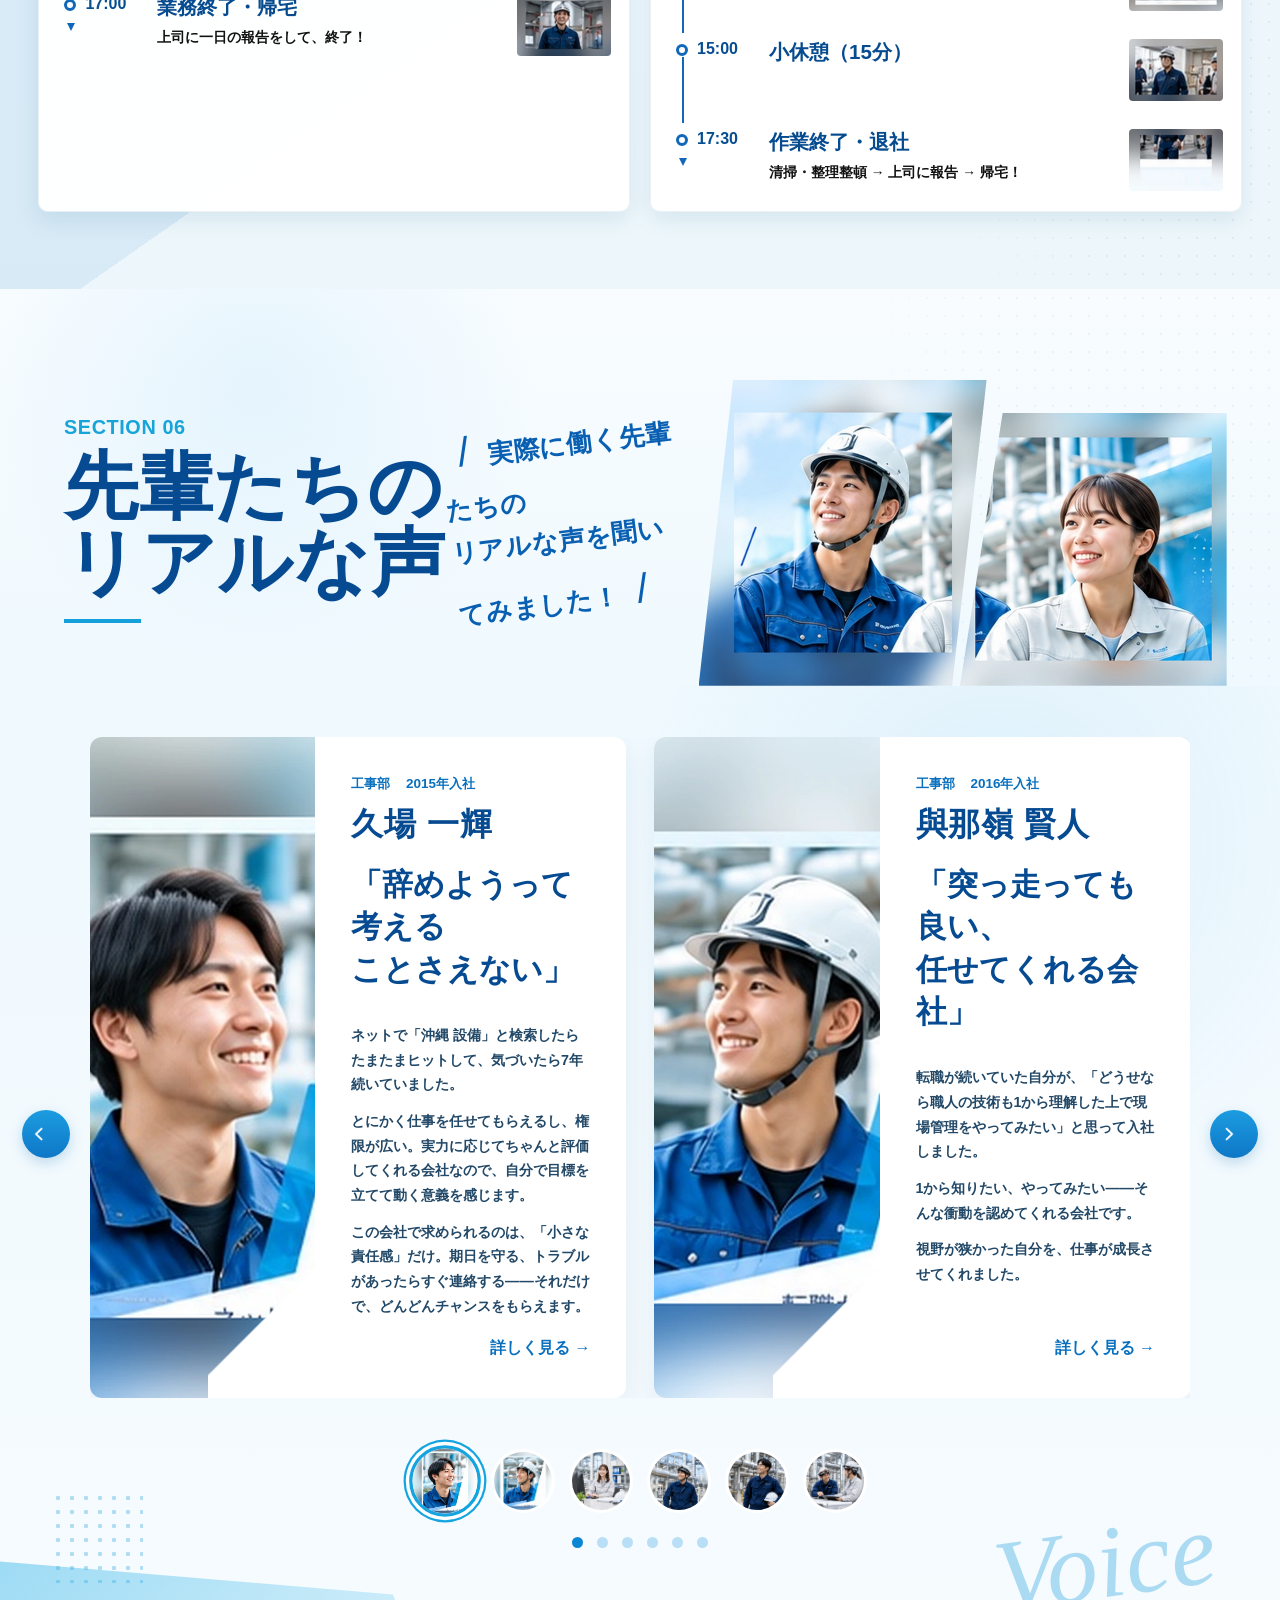
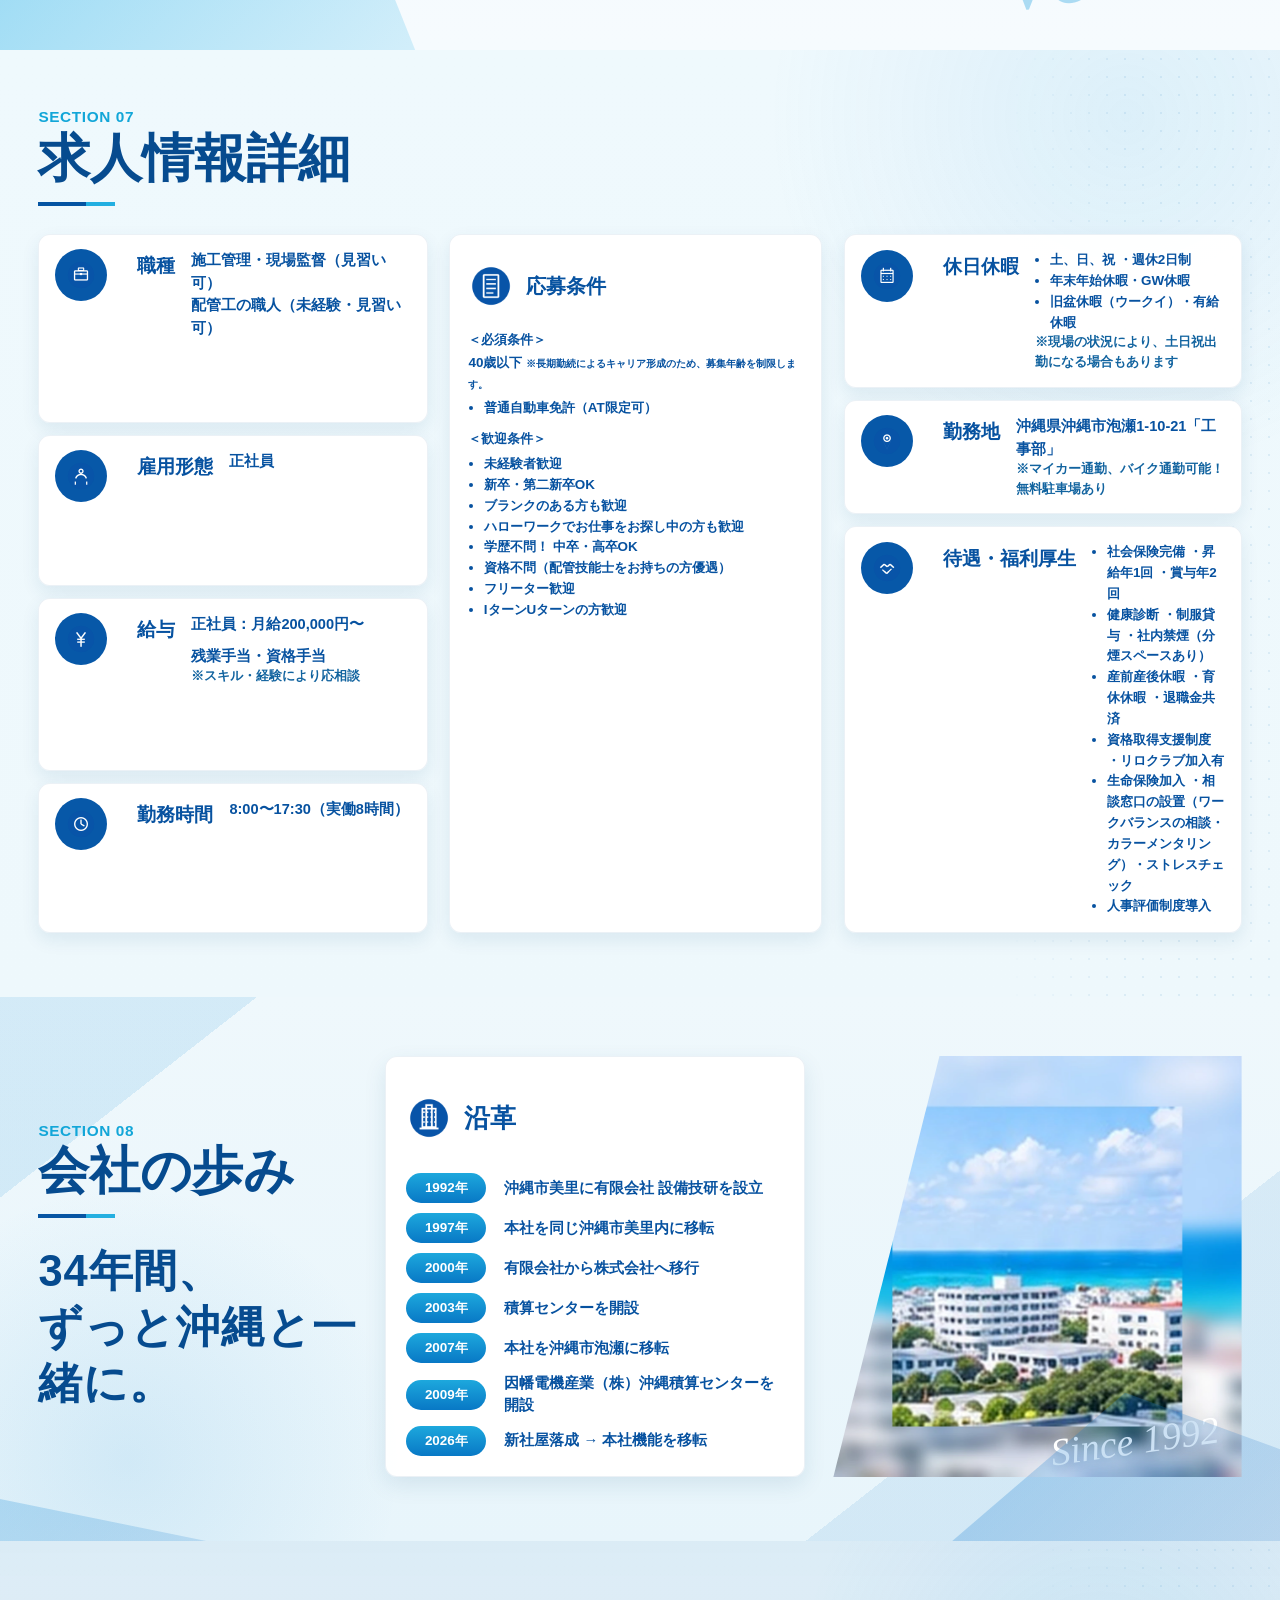
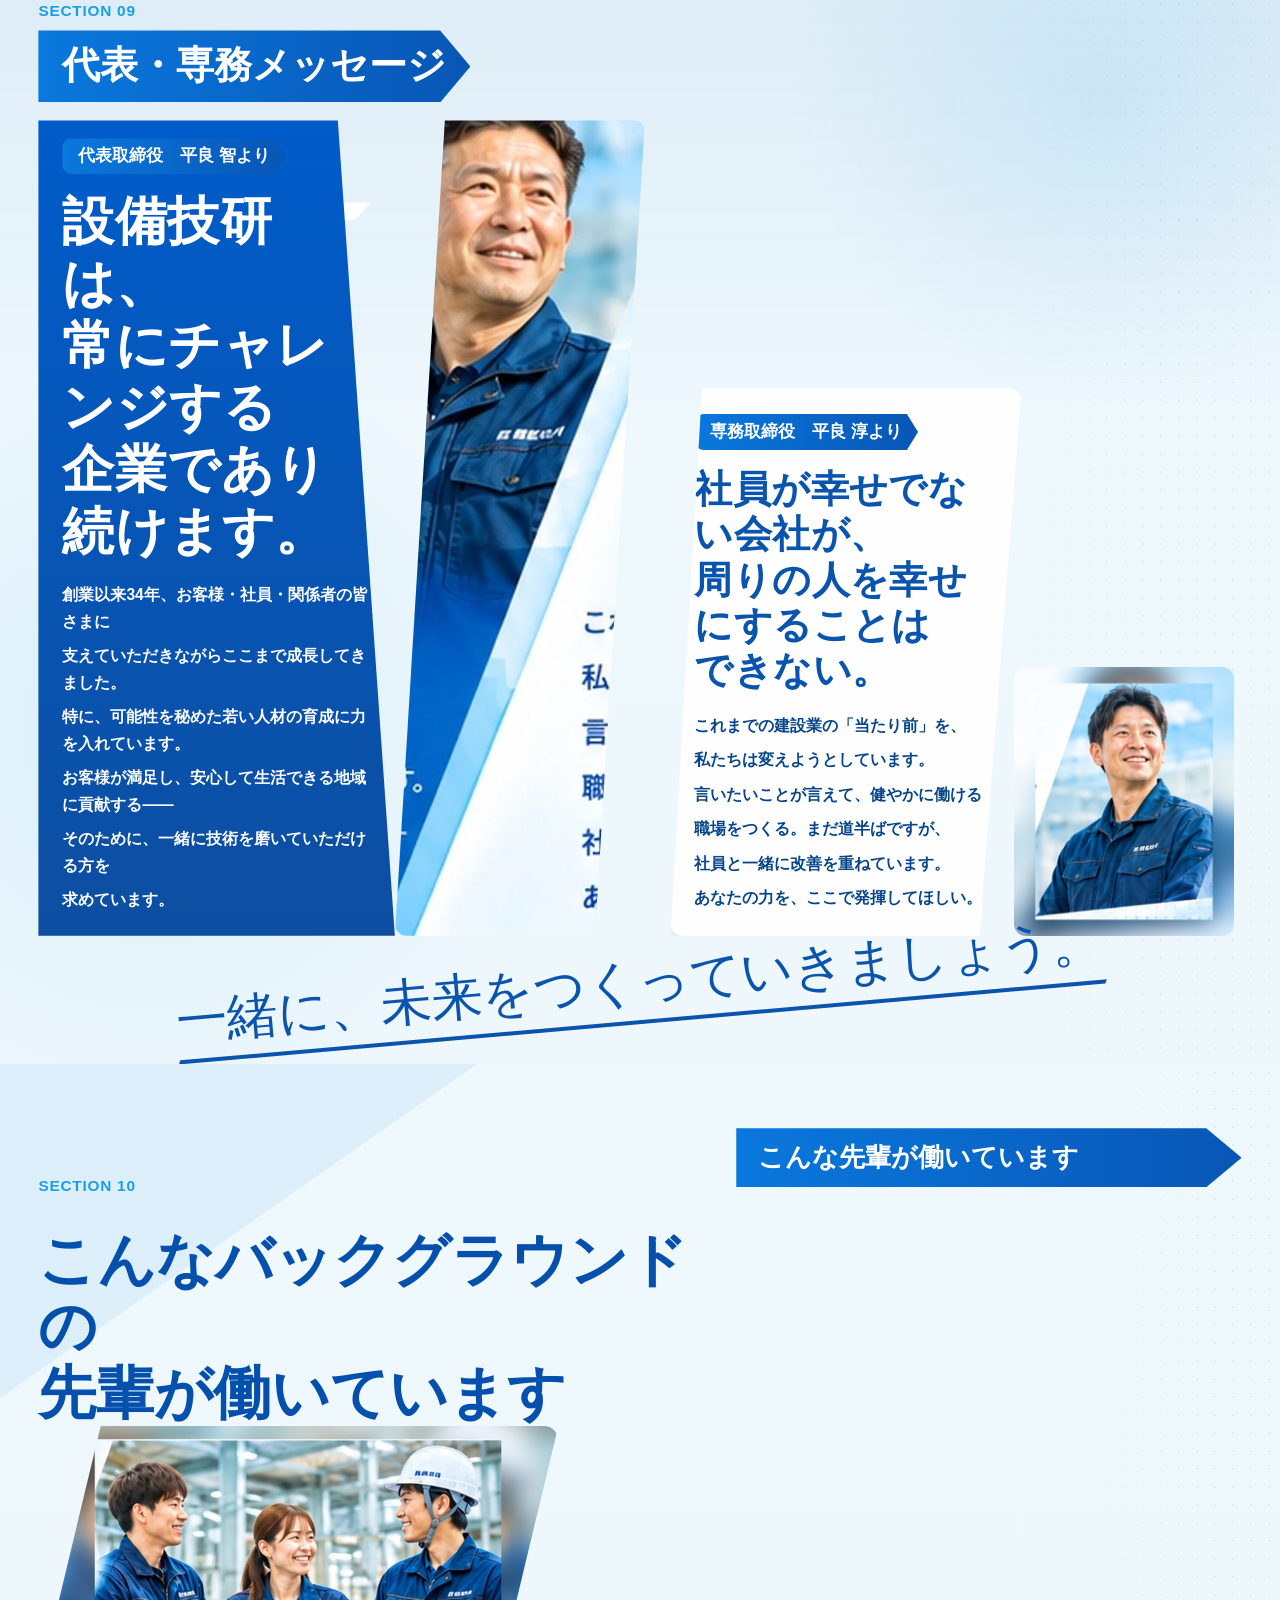
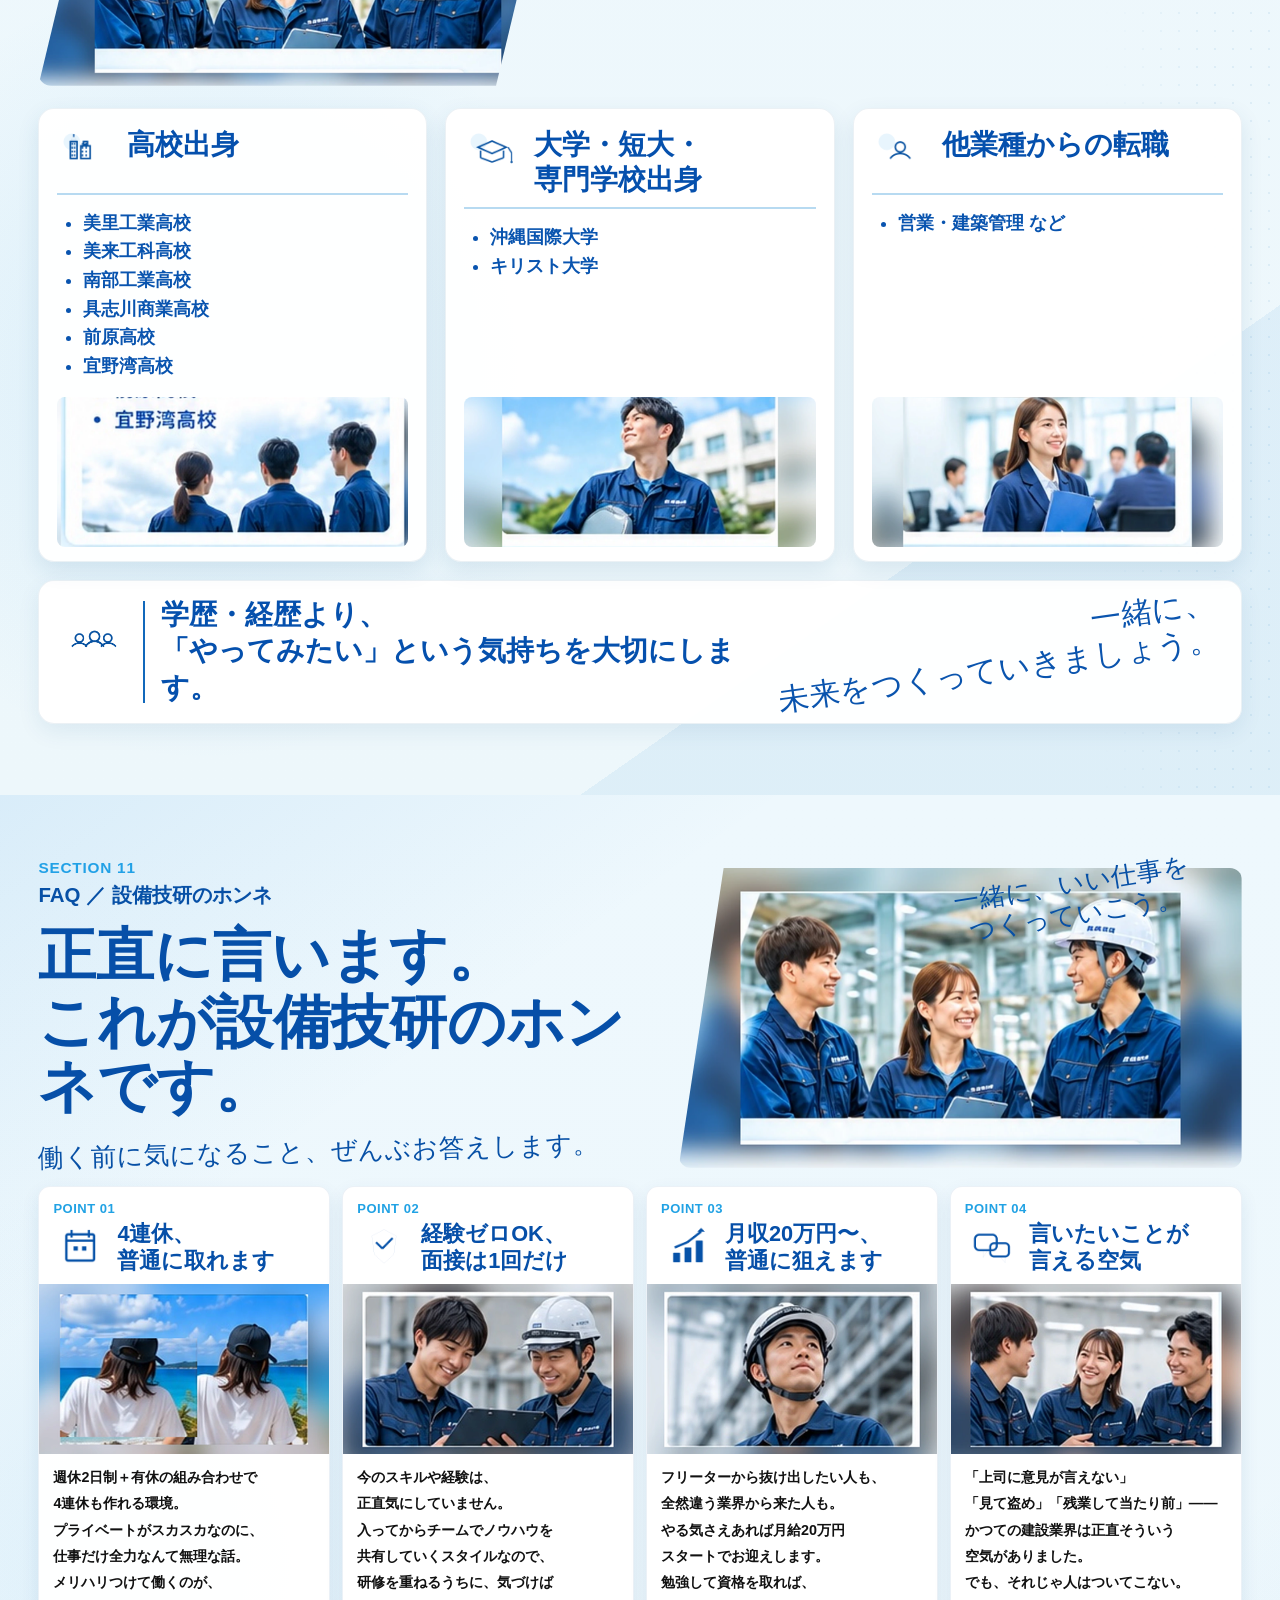
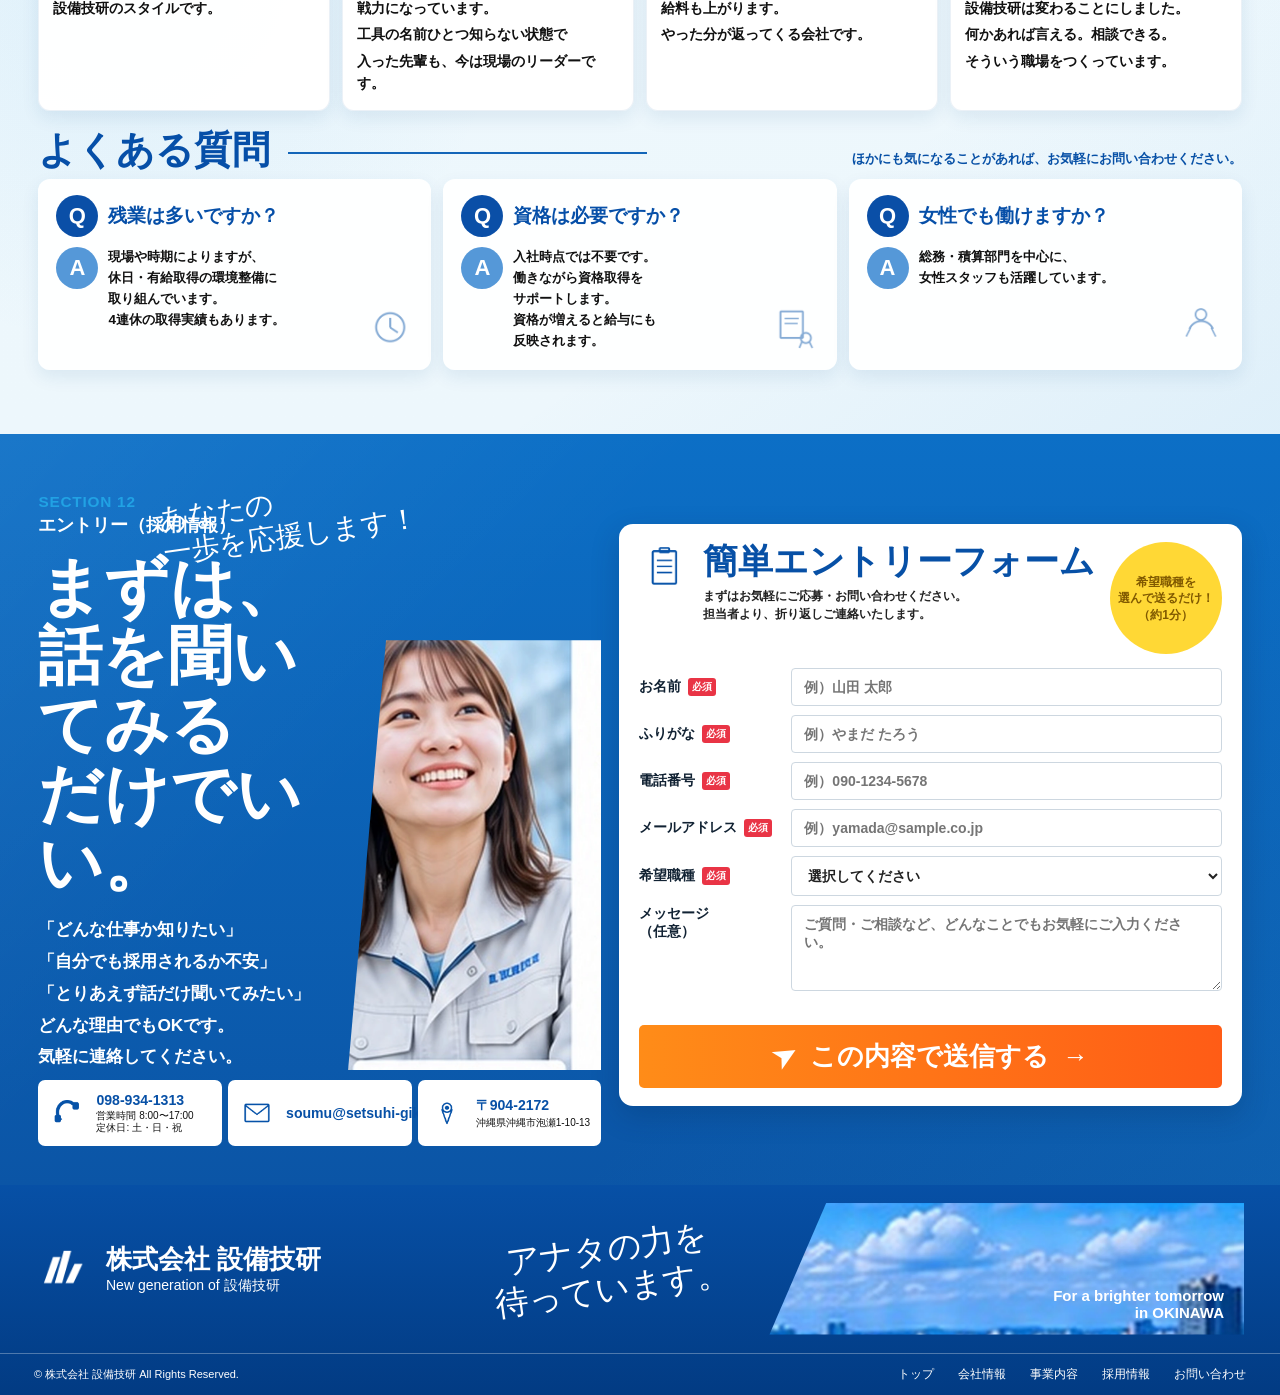
==== commit e5ff4bd7: "ファイル追加" ====
--- a/index.html
+++ b/index.html
@@ -2,99 +2,1093 @@
 <html lang="ja">
 <head>
   <meta charset="utf-8">
-  <meta name="viewport" content="width=device-width,initial-scale=1">
-  <meta name="description" content="沖縄の設備工事会社・設備技研の採用案内。未経験から手に職をつけ、できる人へ。">
-  <title>設備技研 採用情報｜未経験から、できる人へ。</title>
-  <link rel="preconnect" href="https://fonts.googleapis.com">
-  <link rel="preconnect" href="https://fonts.gstatic.com" crossorigin>
-  <link href="https://fonts.googleapis.com/css2?family=Noto+Sans+JP:wght@400;500;600;700;800;900&display=swap" rel="stylesheet">
-  <link rel="stylesheet" href="./styles.css">
+  <meta name="viewport" content="width=device-width, initial-scale=1">
+  <meta name="robots" content="noindex, nofollow">
+  <meta name="description" content="沖縄で給排水・空調・消火の設備工事を手がける設備技研。未経験からでも、ちゃんと育つ会社です。">
+  <title>設備技研｜採用LP 教材・SECTION 01-12</title>
+  <link rel="stylesheet" href="./css/style.css">
+  <link rel="stylesheet" href="./css/sections/section-01.css">
+  <link rel="stylesheet" href="./css/sections/section-02.css">
+  <link rel="stylesheet" href="./css/sections/section-03.css">
+  <link rel="stylesheet" href="./css/sections/section-04.css">
+  <link rel="stylesheet" href="./css/sections/section-05.css">
+  <link rel="stylesheet" href="./css/sections/section-06.css">
+  <link rel="stylesheet" href="./css/sections/section-07.css">
+  <link rel="stylesheet" href="./css/sections/section-08.css">
+  <link rel="stylesheet" href="./css/sections/section-09.css">
+  <link rel="stylesheet" href="./css/sections/section-10.css">
+  <link rel="stylesheet" href="./css/sections/section-11.css">
+  <link rel="stylesheet" href="./css/sections/section-12.css">
 </head>
 <body>
-  <main>
-    <section id="section-01" class="hero section section--dark" aria-labelledby="hero-title">
-      <div class="hero__background" aria-hidden="true"></div>
-      <div class="hero__photo hero__photo--worker"><img src="./assets/hero-worker.webp.png" alt="配管設備を点検する若手社員"></div>
-      <div class="hero__photo hero__photo--office"><img src="./assets/hero-office.webp.png" alt="オフィスで働く女性社員"></div>
-      <div class="hero__blue-shape" aria-hidden="true"></div>
-
-      <div class="container hero__content">
-        <p class="section-kicker section-kicker--cyan">SECTION 01</p>
-        <p class="hero__eyebrow">はじめてでも、プロになれる場所がある。</p>
-        <h1 id="hero-title">工具の名前も<br>知らなかった人が、<br>ここでは<br><em>【できる人】</em>になる。</h1>
-        <p class="hero__lead">沖縄で給排水・空調・消火の設備工事を手がける設備技研。<br>経験は問いません。面接は1回。<br>先輩が隣について、少しずつ「できること」を増やしていける、<br>未経験からでも、ちゃんと育つ会社です。</p>
-      </div>
-
-      <div class="container hero__stats" aria-label="採用のポイント">
-        <article class="stat-card"><span class="stat-icon" aria-hidden="true">●</span><div><strong>未経験歓迎</strong><small>経験・資格は不要</small></div></article>
-        <article class="stat-card"><span class="stat-icon stat-icon--chat" aria-hidden="true">□</span><div><strong>面接1回</strong><small>スピード選考</small></div></article>
-        <article class="stat-card"><span class="stat-icon stat-icon--chart" aria-hidden="true">↗</span><div><strong>月給20万円〜</strong><small>頑張りをしっかり評価</small></div></article>
-      </div>
-    </section>
-
-    <section id="section-02" class="fit section" aria-labelledby="fit-title">
-      <div class="fit__backdrop" aria-hidden="true"></div>
-      <div class="container">
-        <p class="section-kicker">SECTION 02</p>
-        <h2 id="fit-title">ひとつでも当てはまれば、<br>まず話を聞きに来てください。</h2>
-        <div class="short-line" aria-hidden="true"></div>
-
-        <div class="fit-grid">
-          <article class="fit-card"><span class="line-icon">⌕</span><p>資格も経験もないけど、<br>手に職をつけたい</p></article>
-          <article class="fit-card"><span class="line-icon">♙</span><p>今の仕事に、<br>なんとなく<br>物足りなさを感じている</p></article>
-          <article class="fit-card"><span class="line-icon">↗</span><p>フリーターから<br>正社員を目指したい</p></article>
-          <article class="fit-card"><span class="line-icon">⌖</span><p>地元・沖縄で、<br>長く続けられる<br>仕事を探している</p></article>
-          <article class="fit-card"><span class="line-icon">×</span><p>「盗んで覚えろ」と<br>言われる職場が苦手</p></article>
-        </div>
-
-        <div class="team-message">
-          <div class="team-message__icon" aria-hidden="true">♙♙♙</div>
-          <p>今活躍している先輩たちも、<br><strong>みんな同じところからのスタートでした。</strong></p>
-          <img src="./assets/team.webp.png" alt="笑顔で話す設備技研の先輩社員たち">
-        </div>
-      </div>
-    </section>
-
-    <section id="section-03" class="reasons section" aria-labelledby="reasons-title">
-      <div class="container reasons__intro">
-        <div class="reasons__copy">
-          <p class="section-kicker section-kicker--inline">SECTION 03 <span>｜ 設備技研が選ばれる理由</span></p>
-          <h2 id="reasons-title"><strong>設備技研はここが凄い！</strong><br>働きやすさの改善に<br>本気で取り組んでいます</h2>
-          <div class="short-line" aria-hidden="true"></div>
-        </div>
-        <div class="reasons__portrait reasons__portrait--worker"><img src="./assets/section3-worker.webp.png" alt="笑顔の男性社員"></div>
-        <div class="reasons__portrait reasons__portrait--office"><img src="./assets/section3-office.webp.png" alt="笑顔の女性社員"></div>
-      </div>
-
-      <div class="container reason-list">
-        <article class="reason-card">
-          <div class="reason-card__number"><small>REASON</small><strong>01</strong><span aria-hidden="true">♙◯♙</span></div>
-          <div class="reason-card__body"><h3>面接1回・経験不問</h3><p>今のスキルや経験は問いません。<br>工具の名前がひとつもわからない状態から入社した先輩もいます。<br>先輩がマンツーマンでつくので、段階を踏んで成長できます。<br>先輩がしっかりサポートするので、<br>未経験からでも安心してスタートできます。</p></div>
-          <img src="./assets/reason-1.webp.png" alt="先輩社員から仕事を教わる若手社員">
-        </article>
-        <article class="reason-card">
-          <div class="reason-card__number"><small>REASON</small><strong>02</strong><span aria-hidden="true">♡</span></div>
-          <div class="reason-card__body"><h3>4連休が取れる</h3><p><b>週休2日＋有休で4連休も可能</b><br>週休2日制を導入。休日と有給を組み合わせれば4連休も可能です。<br>プライベートが充実していないと、仕事にも全力投球できない——<br>そう考えています。<br>休日と有休を組み合わせれば4連休も取得可能。<br>プライベートを大事にできてこそ、仕事にも力が入ります。</p></div>
-          <img src="./assets/reason-2.webp.png" alt="屋外で談笑する社員たち">
-        </article>
-        <article class="reason-card">
-          <div class="reason-card__number"><small>REASON</small><strong>03</strong><span aria-hidden="true">↗</span></div>
-          <div class="reason-card__body"><h3>月給20万円〜、頑張った分だけ評価</h3><p><b>月収20万円〜、能力に応じて昇給</b><br>脱フリーターを目指す方も、キャリアチェンジしたい方も、<br>前向きな意欲があれば月給20万円〜でお迎えします。<br>実力に応じてしっかり評価する仕組みがあります。<br>フリーターから正社員へ、キャリアチェンジも歓迎。<br>前向きな意欲があれば、しっかり応えます。</p></div>
-          <img src="./assets/reason-3.webp.png" alt="設備現場で働く男性社員">
-        </article>
-        <article class="reason-card">
-          <div class="reason-card__number"><small>REASON</small><strong>04</strong><span aria-hidden="true">◯◯</span></div>
-          <div class="reason-card__body"><h3>「盗んで覚えろ」文化はありません</h3><p>先輩社員がツーマンセルでフォローする体制のもと、<br>知識・技術を順序立てて教えます。<br>わからないことを聞きやすい空気づくりを、<br>会社として大切にしています。</p></div>
-          <img src="./assets/reason-4.webp.png" alt="図面を見ながら相談する社員たち">
-        </article>
-        <article class="reason-card">
-          <div class="reason-card__number"><small>REASON</small><strong>05</strong><span aria-hidden="true">▣</span></div>
-          <div class="reason-card__body"><h3>資格取得も会社がサポート</h3><p>1級管工事施工管理技士、建築設備士など、<br>現場で役立つ資格取得を支援。<br>手に職をつけながら長く働けます。</p></div>
-          <img src="./assets/reason-5.webp.png" alt="資格の勉強に取り組む社員">
-        </article>
-      </div>
-    </section>
-  </main>
-  <script src="./script.js"></script>
+<main class="lp">
+  <!-- SECTION 01 START
+       Supabase / CMS化する前の静的HTML教材です。
+       data-content-key は将来の移行に使う目印。現時点では動作しません。
+       写真と文字、アイコンとカードの白い枠は、それぞれ別々の要素です。 -->
+  <section class="recruit-intro" id="section-01" aria-labelledby="section-01-title">
+    <div class="intro__visual" aria-hidden="true">
+      <!-- 写真変更：srcを変更するか、同じ名前の画像ファイルを差し替えます。 -->
+      <figure class="intro__photo intro__photo--technician">
+        <img src="./assets/section-01/photos/technician-extended.webp"
+             width="782" height="450" alt="" fetchpriority="high">
+      </figure>
+      <figure class="intro__photo intro__photo--office">
+        <img src="./assets/section-01/photos/office-staff-extended.webp"
+             width="736" height="450" alt="">
+      </figure>
+      <div class="intro__blue-shape"></div>
+      <div class="intro__accent-band"></div>
+    </div>
+    <div class="intro__content">
+      <p class="intro__label" data-content-key="section01.label">SECTION 01</p>
+      <p class="intro__lead" data-content-key="section01.lead">はじめてでも、プロになれる場所がある。</p>
+      <!-- 編集：大見出し。spanはデザイン上の改行単位です。 -->
+      <h1 class="intro__title" id="section-01-title">
+        <span data-content-key="section01.title.line01">工具の名前も</span>
+        <span data-content-key="section01.title.line02">知らなかった人が、</span>
+        <span data-content-key="section01.title.line03">ここでは</span>
+        <span data-content-key="section01.title.line04">【できる人】になる。</span>
+      </h1>
+      <!-- 編集：本文。画像に焼き込まず、ここに直接記載しています。 -->
+      <div class="intro__body">
+        <p data-content-key="section01.body.line01">沖縄で給排水・空調・消火の設備工事を手がける設備技研。</p>
+        <p data-content-key="section01.body.line02">経験は問いません。面接は1回。</p>
+        <p data-content-key="section01.body.line03">先輩が隣について、少しずつ「できること」を増やしていける、</p>
+        <p data-content-key="section01.body.line04">未経験からでも、ちゃんと育つ会社です。</p>
+      </div>
+      <!-- 編集：採用条件の3カード。クリック用ボタンではありません。 -->
+      <ul class="intro__benefits" aria-label="採用のポイント">
+        <li class="benefit" id="benefit-beginner">
+          <img class="benefit__icon" src="./assets/icons/beginner.png" width="512" height="512" alt="">
+          <div class="benefit__copy">
+            <h2 data-content-key="section01.benefit.beginner.title">未経験歓迎</h2>
+            <p data-content-key="section01.benefit.beginner.body">経験・資格は不要</p>
+          </div>
+        </li>
+        <li class="benefit" id="benefit-interview">
+          <img class="benefit__icon" src="./assets/icons/interview.png" width="512" height="512" alt="">
+          <div class="benefit__copy">
+            <h2 data-content-key="section01.benefit.interview.title">面接1回</h2>
+            <p data-content-key="section01.benefit.interview.body">スピード選考</p>
+          </div>
+        </li>
+        <li class="benefit" id="benefit-salary">
+          <img class="benefit__icon" src="./assets/icons/salary-growth.png" width="512" height="512" alt="">
+          <div class="benefit__copy">
+            <h2 data-content-key="section01.benefit.salary.title">月給20万円〜</h2>
+            <p data-content-key="section01.benefit.salary.body">頑張りをしっかり評価</p>
+          </div>
+        </li>
+      </ul>
+    </div>
+  </section>
+  <!-- SECTION 01 END -->
+
+  <!-- SECTION 02 START
+       SECTION 01と同じ静的HTML教材。文字はHTML、写真・アイコン・背景は個別ファイルです。 -->
+  <section class="fit-section" id="section-02" aria-labelledby="section-02-title">
+    <div class="fit-section__bg" aria-hidden="true"></div>
+    <div class="fit-section__dots" aria-hidden="true"></div>
+    <div class="fit-section__inner">
+      <p class="fit-section__label" data-content-key="section02.label">SECTION 02</p>
+      <h2 class="fit-section__title" id="section-02-title">
+        <span data-content-key="section02.title.line01">ひとつでも当てはまれば、</span>
+        <span data-content-key="section02.title.line02">まず話を聞きに来てください。</span>
+      </h2>
+      <div class="fit-section__underline" aria-hidden="true"></div>
+
+      <ul class="fit-cards" aria-label="こんな方におすすめ">
+        <li class="fit-card">
+          <img class="fit-card__icon" src="./assets/section-02/icons/no-experience.png" width="512" height="512" alt="">
+          <p data-content-key="section02.card01">資格も経験もないけど、<br>手に職をつけたい</p>
+        </li>
+        <li class="fit-card">
+          <img class="fit-card__icon" src="./assets/section-02/icons/want-more.png" width="512" height="512" alt="">
+          <p data-content-key="section02.card02">今の仕事に、<br>なんとなく<br>物足りなさを<br>感じている</p>
+        </li>
+        <li class="fit-card">
+          <img class="fit-card__icon" src="./assets/section-02/icons/full-time.png" width="512" height="512" alt="">
+          <p data-content-key="section02.card03">フリーターから<br>正社員を<br>目指したい</p>
+        </li>
+        <li class="fit-card">
+          <img class="fit-card__icon" src="./assets/section-02/icons/okinawa.png" width="512" height="512" alt="">
+          <p data-content-key="section02.card04">地元・沖縄で、<br>長く続けられる<br>仕事を探している</p>
+        </li>
+        <li class="fit-card">
+          <img class="fit-card__icon" src="./assets/section-02/icons/no-steal-to-learn.png" width="512" height="512" alt="">
+          <p data-content-key="section02.card05">「盗んで覚えろ」と<br>言われる職場が<br>苦手</p>
+        </li>
+      </ul>
+
+      <div class="fit-reassurance">
+        <div class="fit-reassurance__message">
+          <img class="fit-reassurance__icon" src="./assets/section-02/icons/team.png" width="512" height="512" alt="">
+          <p>
+            <span data-content-key="section02.reassurance.line01">今活躍している先輩たちも、</span>
+            <strong data-content-key="section02.reassurance.line02">みんな同じところからのスタートでした。</strong>
+          </p>
+        </div>
+        <figure class="fit-reassurance__photo">
+          <img src="./assets/section-02/photos/active-seniors-extended.webp" width="1774" height="887" alt="設備工事の現場で働く先輩社員たち">
+        </figure>
+      </div>
+    </div>
+  </section>
+  <!-- SECTION 02 END -->
+  <!-- SECTION 03 START
+       SECTION 01・02に増築した静的HTML教材。
+       文字はHTML、写真・アイコンは個別ファイルです。 -->
+  <section class="reasons-section" id="section-03" aria-labelledby="section-03-title">
+    <div class="reasons-section__hero">
+      <div class="reasons-section__hero-copy">
+        <p class="reasons-section__label" data-content-key="section03.label">SECTION 03｜設備技研が選ばれる理由</p>
+        <h2 class="reasons-section__title" id="section-03-title">
+          <span class="reasons-section__title-accent" data-content-key="section03.title.line01">設備技研はここが凄い！</span>
+          <span data-content-key="section03.title.line02">働きやすさの改善に</span>
+          <span data-content-key="section03.title.line03">本気で取り組んでいます</span>
+        </h2>
+        <div class="reasons-section__underline" aria-hidden="true"></div>
+      </div>
+      <div class="reasons-section__hero-visual" aria-hidden="true">
+        <figure class="reasons-section__hero-photo reasons-section__hero-photo--male">
+          <img src="./assets/section-03/photos/hero-male.webp" width="1200" height="1500" alt="">
+        </figure>
+        <figure class="reasons-section__hero-photo reasons-section__hero-photo--female">
+          <img src="./assets/section-03/photos/hero-female.webp" width="1200" height="1500" alt="">
+        </figure>
+        <div class="reasons-section__hero-ribbon" aria-hidden="true"></div>
+      </div>
+    </div>
+
+    <div class="reasons-section__list">
+      <article class="reason-card" id="reason-01">
+        <div class="reason-card__index">
+          <p class="reason-card__eyebrow">REASON</p>
+          <p class="reason-card__number">01</p>
+          <img class="reason-card__icon" src="./assets/section-03/icons/reason-01.png" width="512" height="512" alt="">
+        </div>
+        <div class="reason-card__content">
+          <h3 data-content-key="section03.reason01.title">面接1回・経験不問</h3>
+          <div class="reason-card__body">
+            <p data-content-key="section03.reason01.body01">今のスキルや経験は問いません。</p>
+            <p data-content-key="section03.reason01.body02">工具の名前がひとつもわからない状態から入社した先輩もいます。</p>
+            <p data-content-key="section03.reason01.body03">先輩がマンツーマンでつくので、段階を踏んで成長できます。</p>
+            <p data-content-key="section03.reason01.body04">先輩がしっかりサポートするので、</p>
+            <p data-content-key="section03.reason01.body05">未経験からでも安心してスタートできます。</p>
+          </div>
+        </div>
+        <figure class="reason-card__photo">
+          <img src="./assets/section-03/photos/reason-01.webp" width="1600" height="1200" alt="現場で先輩から仕事を教わる社員">
+        </figure>
+      </article>
+
+      <article class="reason-card" id="reason-02">
+        <div class="reason-card__index">
+          <p class="reason-card__eyebrow">REASON</p>
+          <p class="reason-card__number">02</p>
+          <img class="reason-card__icon" src="./assets/section-03/icons/reason-02.png" width="512" height="512" alt="">
+        </div>
+        <div class="reason-card__content">
+          <h3 data-content-key="section03.reason02.title">4連休が取れる</h3>
+          <div class="reason-card__body">
+            <p data-content-key="section03.reason02.body01">週休2日＋有休で4連休も可能</p>
+            <p data-content-key="section03.reason02.body02">週休2日制を導入。休日と有給を組み合わせれば4連休も可能です。</p>
+            <p data-content-key="section03.reason02.body03">プライベートが充実していないと、仕事にも全力投球できない——</p>
+            <p data-content-key="section03.reason02.body04">そう考えています。</p>
+            <p data-content-key="section03.reason02.body05">休日と有休を組み合わせれば4連休も取得可能。</p>
+            <p data-content-key="section03.reason02.body06">プライベートを大事にできてこそ、仕事にも力が入ります。</p>
+          </div>
+        </div>
+        <figure class="reason-card__photo">
+          <img src="./assets/section-03/photos/reason-02.webp" width="1600" height="1200" alt="休憩時間に笑顔で話す社員たち">
+        </figure>
+      </article>
+
+      <article class="reason-card" id="reason-03">
+        <div class="reason-card__index">
+          <p class="reason-card__eyebrow">REASON</p>
+          <p class="reason-card__number">03</p>
+          <img class="reason-card__icon" src="./assets/section-03/icons/reason-03.png" width="512" height="512" alt="">
+        </div>
+        <div class="reason-card__content">
+          <h3 data-content-key="section03.reason03.title">月給20万円〜、頑張った分だけ評価</h3>
+          <div class="reason-card__body">
+            <p data-content-key="section03.reason03.body01">月収20万円〜、能力に応じて昇給</p>
+            <p data-content-key="section03.reason03.body02">脱フリーターを目指す方も、キャリアチェンジしたい方も、</p>
+            <p data-content-key="section03.reason03.body03">前向きな意欲があれば月給20万円〜でお迎えします。</p>
+            <p data-content-key="section03.reason03.body04">実力に応じてしっかり評価する仕組みがあります。</p>
+            <p data-content-key="section03.reason03.body05">フリーターから正社員へ、キャリアチェンジも歓迎。</p>
+            <p data-content-key="section03.reason03.body06">前向きな意欲があれば、しっかり応えます。</p>
+          </div>
+        </div>
+        <figure class="reason-card__photo">
+          <img src="./assets/section-03/photos/reason-03.webp" width="1600" height="1200" alt="設備工事の現場で働く社員">
+        </figure>
+      </article>
+
+      <article class="reason-card" id="reason-04">
+        <div class="reason-card__index">
+          <p class="reason-card__eyebrow">REASON</p>
+          <p class="reason-card__number">04</p>
+          <img class="reason-card__icon" src="./assets/section-03/icons/reason-04.png" width="512" height="512" alt="">
+        </div>
+        <div class="reason-card__content">
+          <h3 data-content-key="section03.reason04.title">「盗んで覚えろ」文化はありません</h3>
+          <div class="reason-card__body">
+            <p data-content-key="section03.reason04.body01">先輩社員がツーマンセルでフォローする体制のもと、</p>
+            <p data-content-key="section03.reason04.body02">知識・技術を順序立てて教えます。</p>
+            <p data-content-key="section03.reason04.body03">わからないことを聞きやすい空気づくりを、</p>
+            <p data-content-key="section03.reason04.body04">会社として大切にしています。</p>
+          </div>
+        </div>
+        <figure class="reason-card__photo">
+          <img src="./assets/section-03/photos/reason-04.webp" width="1600" height="1200" alt="図面を見ながら確認する社員たち">
+        </figure>
+      </article>
+
+      <article class="reason-card" id="reason-05">
+        <div class="reason-card__index">
+          <p class="reason-card__eyebrow">REASON</p>
+          <p class="reason-card__number">05</p>
+          <img class="reason-card__icon" src="./assets/section-03/icons/reason-05.png" width="512" height="512" alt="">
+        </div>
+        <div class="reason-card__content">
+          <h3 data-content-key="section03.reason05.title">資格取得も会社がサポート</h3>
+          <div class="reason-card__body">
+            <p data-content-key="section03.reason05.body01">1級管工事施工管理技士、建築設備士など、</p>
+            <p data-content-key="section03.reason05.body02">現場で役立つ資格取得を支援。</p>
+            <p data-content-key="section03.reason05.body03">手に職をつけながら長く働けます。</p>
+          </div>
+        </div>
+        <figure class="reason-card__photo">
+          <img src="./assets/section-03/photos/reason-05.webp" width="1600" height="1200" alt="資格取得に向けて勉強する社員">
+        </figure>
+      </article>
+    </div>
+  </section>
+  <!-- SECTION 03 END -->
+
+  <!-- SECTION 04 START -->
+  <section class="job-section" id="section-04" aria-labelledby="section-04-title">
+    <div class="job-section__inner">
+      <p class="job-section__label" data-content-key="section04.label">SECTION 04｜仕事紹介</p>
+      <h2 class="job-section__title" id="section-04-title" data-content-key="section04.title">どんな仕事をするの？</h2>
+      <div class="job-section__underline" aria-hidden="true"></div>
+
+      <div class="job-grid">
+        <article class="job-card">
+          <div class="job-card__copy">
+            <div class="job-card__head">
+              <img class="job-card__icon" src="./assets/section-04/icons/construction-mgmt.png" width="512" height="512" alt="">
+              <h3 data-content-key="section04.job01.title">工事部｜施工管理</h3>
+            </div>
+            <div class="job-card__body">
+              <p data-content-key="section04.job01.body01">公共工事から民間のマンション・ビルまで、</p>
+              <p data-content-key="section04.job01.body02">幅広い現場の管理を担う仕事です。</p>
+              <p data-content-key="section04.job01.body03">施工図面の作成やスケジュール調整、</p>
+              <p data-content-key="section04.job01.body04">安全管理などを行い、</p>
+              <p data-content-key="section04.job01.body05">現場を「正確に・安全に」動かす</p>
+              <p data-content-key="section04.job01.body06">司令塔のような役割です。</p>
+              <p data-content-key="section04.job01.body07">BIMツール（3D CAD）なども積極的に取り入れ、</p>
+              <p data-content-key="section04.job01.body08">業務の効率化と品質向上を進めています。</p>
+            </div>
+          </div>
+          <figure class="job-card__photo">
+            <img src="./assets/section-04/photos/work-manager.webp" width="1100" height="1300" alt="施工管理としてパソコンで図面を確認する社員">
+          </figure>
+        </article>
+
+        <article class="job-card">
+          <div class="job-card__copy">
+            <div class="job-card__head">
+              <img class="job-card__icon" src="./assets/section-04/icons/maintenance.png" width="512" height="512" alt="">
+              <h3 data-content-key="section04.job02.title">工事部｜工務（メンテナンス・改修）</h3>
+            </div>
+            <div class="job-card__body">
+              <p data-content-key="section04.job02.body01">ホテルやマンションのリニューアル工事、</p>
+              <p data-content-key="section04.job02.body02">給排水設備の不具合対応などを担当。</p>
+              <p data-content-key="section04.job02.body03">老朽化した配管のトラブル解決には</p>
+              <p data-content-key="section04.job02.body04">経験と技術力が求められますが、</p>
+              <p data-content-key="section04.job02.body05">ベテラン社員が多く、社内での</p>
+              <p data-content-key="section04.job02.body06">技術共有も活発に行われています。</p>
+            </div>
+          </div>
+          <figure class="job-card__photo">
+            <img src="./assets/section-04/photos/maintenance.webp" width="1100" height="1300" alt="配管設備の点検作業を行う社員">
+          </figure>
+        </article>
+
+        <article class="job-card">
+          <div class="job-card__copy">
+            <div class="job-card__head">
+              <img class="job-card__icon" src="./assets/section-04/icons/estimation.png" width="512" height="512" alt="">
+              <h3 data-content-key="section04.job03.title">工事部｜積算</h3>
+            </div>
+            <div class="job-card__body">
+              <p data-content-key="section04.job03.body01">新築・リニューアル工事の着工前に、</p>
+              <p data-content-key="section04.job03.body02">必要な材料や工事にかかる費用を</p>
+              <p data-content-key="section04.job03.body03">算出する仕事です。</p>
+              <p data-content-key="section04.job03.body04">図面をもとに数量を拾い出し、</p>
+              <p data-content-key="section04.job03.body05">コストを見積もることで、</p>
+              <p data-content-key="section04.job03.body06">工事全体がスムーズに進むよう支えます。</p>
+            </div>
+          </div>
+          <figure class="job-card__photo">
+            <img src="./assets/section-04/photos/estimation.webp" width="1100" height="1300" alt="積算業務でパソコン作業をする社員">
+          </figure>
+        </article>
+
+        <article class="job-card">
+          <div class="job-card__copy">
+            <div class="job-card__head">
+              <img class="job-card__icon" src="./assets/section-04/icons/application.png" width="512" height="512" alt="">
+              <h3 data-content-key="section04.job04.title">工事部｜申請業務</h3>
+            </div>
+            <div class="job-card__body">
+              <p data-content-key="section04.job04.body01">給排水にまつわる各種申請書類の</p>
+              <p data-content-key="section04.job04.body02">作成・提出・官公庁とのやりとりを担当。</p>
+              <p data-content-key="section04.job04.body03">現場が予定通り完成できるよう、</p>
+              <p data-content-key="section04.job04.body04">工事全体を裏側から支える</p>
+              <p data-content-key="section04.job04.body05">大切な役割です。</p>
+            </div>
+          </div>
+          <figure class="job-card__photo">
+            <img src="./assets/section-04/photos/application.webp" width="1100" height="1300" alt="申請業務の電話対応をする社員">
+          </figure>
+        </article>
+
+        <article class="job-card job-card--wide">
+          <div class="job-card__copy">
+            <div class="job-card__head">
+              <img class="job-card__icon" src="./assets/section-04/icons/estimation-center.png" width="512" height="512" alt="">
+              <h3 data-content-key="section04.job05.title">因幡電機産業（株） 沖縄積算センター</h3>
+            </div>
+            <div class="job-card__body">
+              <p data-content-key="section04.job05.body01">電気設備機器や空調機器などを扱う因幡電機産業株式会社からの積算業務を、</p>
+              <p data-content-key="section04.job05.body02">県内外のサブコン企業に代わって請け負う専門部署です。</p>
+              <p data-content-key="section04.job05.body03">2009年に開設し、業務の効率化と仲間の有効活用を実現しています。</p>
+            </div>
+          </div>
+          <figure class="job-card__photo">
+            <img src="./assets/section-04/photos/estimation-center.webp" width="1500" height="900" alt="積算センターで働く社員たち">
+          </figure>
+        </article>
+      </div>
+    </div>
+  </section>
+  <!-- SECTION 04 END -->
+
+  <!-- SECTION 05 START -->
+  <section class="day-flow" id="section-05" aria-labelledby="section-05-title">
+    <div class="day-flow__inner">
+      <p class="day-flow__label" data-content-key="section05.label">SECTION 05｜1日の流れ</p>
+      <h2 class="day-flow__title" id="section-05-title" data-content-key="section05.title">入社したら、どんな1日を過ごすの？</h2>
+      <div class="day-flow__columns">
+        <section class="flow-panel" aria-labelledby="flow-manager-title">
+          <h3 class="flow-panel__heading" id="flow-manager-title" data-content-key="section05.manager.heading">【施工管理・現場監督の場合】</h3>
+          <ol class="timeline">
+            <li class="timeline__item">
+              <div class="timeline__time"><span>08:00</span></div>
+              <div class="timeline__content">
+                <h4 data-content-key="section05.manager.0800.title">現場朝礼・KY活動</h4>
+                <p data-content-key="section05.manager.0800.body01">ラジオ体操 → 一日の作業動線・安全チェック。</p>
+                <p data-content-key="section05.manager.0800.body02">「今日も無事に終わろう」がスタートの合言葉。</p>
+              </div>
+              <figure class="timeline__photo"><img src="./assets/section-05/photos/manager-0800.webp" width="900" height="600" alt="朝礼を行う施工管理チーム"></figure>
+            </li>
+            <li class="timeline__item">
+              <div class="timeline__time"><span>08:30</span></div>
+              <div class="timeline__content">
+                <h4 data-content-key="section05.manager.0830.title">現場施工管理</h4>
+                <p data-content-key="section05.manager.0830.body01">施工図の作成・修正、現場の進捗チェック、</p>
+                <p data-content-key="section05.manager.0830.body02">配置や資材管理、写真撮影、</p>
+                <p data-content-key="section05.manager.0830.body03">職人さんとのコミュニケーションが仕事の中心。</p>
+              </div>
+              <figure class="timeline__photo"><img src="./assets/section-05/photos/manager-0830.webp" width="900" height="600" alt="パソコンで図面を確認する施工管理"></figure>
+            </li>
+            <li class="timeline__item">
+              <div class="timeline__time"><span>12:00</span></div>
+              <div class="timeline__content">
+                <h4 data-content-key="section05.manager.1200.title">ランチタイム</h4>
+                <p data-content-key="section05.manager.1200.body01">仲間と食べると、これが意外と楽しい時間。</p>
+              </div>
+              <figure class="timeline__photo"><img src="./assets/section-05/photos/manager-1200.webp" width="900" height="600" alt="昼休みに談笑する社員たち"></figure>
+            </li>
+            <li class="timeline__item">
+              <div class="timeline__time"><span>13:00</span></div>
+              <div class="timeline__content">
+                <h4 data-content-key="section05.manager.1300.title">職長会議</h4>
+                <p data-content-key="section05.manager.1300.body01">午前の進捗報告 ＋ 翌日の段取り確認。</p>
+              </div>
+              <figure class="timeline__photo"><img src="./assets/section-05/photos/manager-1300.webp" width="900" height="600" alt="会議を行う社員たち"></figure>
+            </li>
+            <li class="timeline__item">
+              <div class="timeline__time"><span>13:30</span></div>
+              <div class="timeline__content">
+                <h4 data-content-key="section05.manager.1330.title">現場施工管理（午後の部）</h4>
+              </div>
+              <figure class="timeline__photo"><img src="./assets/section-05/photos/manager-1330.webp" width="900" height="600" alt="午後の現場で施工管理を行う社員"></figure>
+            </li>
+            <li class="timeline__item">
+              <div class="timeline__time"><span>17:00</span></div>
+              <div class="timeline__content">
+                <h4 data-content-key="section05.manager.1700.title">業務終了・帰宅</h4>
+                <p data-content-key="section05.manager.1700.body01">上司に一日の報告をして、終了！</p>
+              </div>
+              <figure class="timeline__photo"><img src="./assets/section-05/photos/manager-1700.webp" width="900" height="600" alt="一日の業務を終えた社員"></figure>
+            </li>
+          </ol>
+        </section>
+
+        <section class="flow-panel" aria-labelledby="flow-craftsman-title">
+          <h3 class="flow-panel__heading" id="flow-craftsman-title" data-content-key="section05.craftsman.heading">【配管工・職人の場合】</h3>
+          <ol class="timeline">
+            <li class="timeline__item">
+              <div class="timeline__time"><span>08:00</span></div>
+              <div class="timeline__content">
+                <h4 data-content-key="section05.craftsman.0800.title">現場朝礼・KY活動</h4>
+              </div>
+              <figure class="timeline__photo"><img src="./assets/section-05/photos/craftsman-0800.webp" width="900" height="600" alt="朝礼を行う配管工チーム"></figure>
+            </li>
+            <li class="timeline__item">
+              <div class="timeline__time"><span>08:30</span></div>
+              <div class="timeline__content">
+                <h4 data-content-key="section05.craftsman.0830.title">配管施工スタート</h4>
+                <p data-content-key="section05.craftsman.0830.body01">墨だし → 配管作業 → 水圧試験 → 勾配確認。</p>
+              </div>
+              <figure class="timeline__photo"><img src="./assets/section-05/photos/craftsman-0830.webp" width="900" height="600" alt="配管施工を進める社員たち"></figure>
+            </li>
+            <li class="timeline__item">
+              <div class="timeline__time"><span>10:00</span></div>
+              <div class="timeline__content">
+                <h4 data-content-key="section05.craftsman.1000.title">小休憩（15分）</h4>
+                <p data-content-key="section05.craftsman.1000.body01">熱中症対策でしっかり水分補給。大事。</p>
+              </div>
+              <figure class="timeline__photo"><img src="./assets/section-05/photos/craftsman-1000.webp" width="900" height="600" alt="小休憩を取る社員"></figure>
+            </li>
+            <li class="timeline__item">
+              <div class="timeline__time"><span>12:00</span></div>
+              <div class="timeline__content">
+                <h4 data-content-key="section05.craftsman.1200.title">ランチタイム</h4>
+              </div>
+              <figure class="timeline__photo"><img src="./assets/section-05/photos/craftsman-1200.webp" width="900" height="600" alt="ランチ中の社員たち"></figure>
+            </li>
+            <li class="timeline__item">
+              <div class="timeline__time"><span>13:00</span></div>
+              <div class="timeline__content">
+                <h4 data-content-key="section05.craftsman.1300.title">職長会議</h4>
+              </div>
+              <figure class="timeline__photo"><img src="./assets/section-05/photos/craftsman-1300.webp" width="900" height="600" alt="職長会議を行う社員たち"></figure>
+            </li>
+            <li class="timeline__item">
+              <div class="timeline__time"><span>13:30</span></div>
+              <div class="timeline__content">
+                <h4 data-content-key="section05.craftsman.1330.title">配管施工（午後の部）</h4>
+              </div>
+              <figure class="timeline__photo"><img src="./assets/section-05/photos/craftsman-1330.webp" width="900" height="600" alt="午後の配管施工を行う社員"></figure>
+            </li>
+            <li class="timeline__item">
+              <div class="timeline__time"><span>15:00</span></div>
+              <div class="timeline__content">
+                <h4 data-content-key="section05.craftsman.1500.title">小休憩（15分）</h4>
+              </div>
+              <figure class="timeline__photo"><img src="./assets/section-05/photos/craftsman-1500.webp" width="900" height="600" alt="午後に小休憩を取る社員"></figure>
+            </li>
+            <li class="timeline__item">
+              <div class="timeline__time"><span>17:30</span></div>
+              <div class="timeline__content">
+                <h4 data-content-key="section05.craftsman.1730.title">作業終了・退社</h4>
+                <p data-content-key="section05.craftsman.1730.body01">清掃・整理整頓 → 上司に報告 → 帰宅！</p>
+              </div>
+              <figure class="timeline__photo"><img src="./assets/section-05/photos/craftsman-1730.webp" width="900" height="600" alt="作業終了後に帰宅する社員たち"></figure>
+            </li>
+          </ol>
+        </section>
+      </div>
+    </div>
+  </section>
+  <!-- SECTION 05 END -->
+
+  <!-- SECTION 06 START -->
+  <section class="voices-section" id="section-06" aria-labelledby="section-06-title">
+    <div class="voices-section__hero">
+      <div class="voices-section__hero-copy">
+        <p class="voices-section__label" data-content-key="section06.label">SECTION 06</p>
+        <h2 class="voices-section__title" id="section-06-title">
+          <span data-content-key="section06.title.line01">先輩たちの</span>
+          <span data-content-key="section06.title.line02">リアルな声</span>
+        </h2>
+        <div class="voices-section__underline" aria-hidden="true"></div>
+      </div>
+      <p class="voices-section__note" data-content-key="section06.note">実際に働く先輩たちの<br>リアルな声を聞いてみました！</p>
+      <div class="voices-section__hero-people" aria-hidden="true">
+        <figure class="voices-section__hero-person voices-section__hero-person--male">
+          <img src="./assets/section-06/photos/hero-male.webp" width="1000" height="1200" alt="">
+        </figure>
+        <figure class="voices-section__hero-person voices-section__hero-person--female">
+          <img src="./assets/section-06/photos/hero-female.webp" width="1000" height="1200" alt="">
+        </figure>
+      </div>
+    </div>
+
+    <div class="voices-section__body">
+      <button class="voices-nav voices-nav--prev" type="button" aria-label="前の先輩の声を見る" data-voices-prev><img src="./assets/section-06/icons/arrow-left.png" width="24" height="24" alt=""></button>
+
+      <div class="voices-carousel" data-voices-carousel>
+        <div class="voices-carousel__track" data-voices-track>
+          <article class="voice-card" data-voice-slide data-voice-index="0">
+            <figure class="voice-card__photo">
+              <img src="./assets/section-06/photos/kuba-kazuki.webp" width="1000" height="1200" alt="久場一輝さん">
+            </figure>
+            <div class="voice-card__content">
+              <div class="voice-card__meta"><span>工事部</span><span>2015年入社</span></div>
+              <h3 class="voice-card__name" data-content-key="section06.voice01.name">久場 一輝</h3>
+              <p class="voice-card__catch" data-content-key="section06.voice01.catch">「辞めようって考える<br>ことさえない」</p>
+              <div class="voice-card__text">
+                <p data-content-key="section06.voice01.body01">ネットで「沖縄 設備」と検索したらたまたまヒットして、気づいたら7年続いていました。</p>
+                <p data-content-key="section06.voice01.body02">とにかく仕事を任せてもらえるし、権限が広い。実力に応じてちゃんと評価してくれる会社なので、自分で目標を立てて動く意義を感じます。</p>
+                <p data-content-key="section06.voice01.body03">この会社で求められるのは、「小さな責任感」だけ。期日を守る、トラブルがあったらすぐ連絡する——それだけで、どんどんチャンスをもらえます。</p>
+              </div>
+              <a class="voice-card__detail" href="#" aria-label="久場一輝さんの詳細を見る">詳しく見る <span aria-hidden="true">→</span></a>
+            </div>
+          </article>
+
+          <article class="voice-card" data-voice-slide data-voice-index="1">
+            <figure class="voice-card__photo">
+              <img src="./assets/section-06/photos/yonamine-kento.webp" width="1000" height="1200" alt="與那嶺賢人さん">
+            </figure>
+            <div class="voice-card__content">
+              <div class="voice-card__meta"><span>工事部</span><span>2016年入社</span></div>
+              <h3 class="voice-card__name" data-content-key="section06.voice02.name">與那嶺 賢人</h3>
+              <p class="voice-card__catch" data-content-key="section06.voice02.catch">「突っ走っても良い、<br>任せてくれる会社」</p>
+              <div class="voice-card__text">
+                <p data-content-key="section06.voice02.body01">転職が続いていた自分が、「どうせなら職人の技術も1から理解した上で現場管理をやってみたい」と思って入社しました。</p>
+                <p data-content-key="section06.voice02.body02">1から知りたい、やってみたい——そんな衝動を認めてくれる会社です。</p>
+                <p data-content-key="section06.voice02.body03">視野が狭かった自分を、仕事が成長させてくれました。</p>
+              </div>
+              <a class="voice-card__detail" href="#" aria-label="與那嶺賢人さんの詳細を見る">詳しく見る <span aria-hidden="true">→</span></a>
+            </div>
+          </article>
+          <article class="voice-card voice-card--placeholder" data-voice-slide data-voice-index="2">
+            <figure class="voice-card__photo"><img src="./assets/section-06/photos/member-03.webp" width="1000" height="1200" alt="先輩社員3"></figure>
+            <div class="voice-card__content">
+              <div class="voice-card__meta"><span>社員インタビュー</span><span>03</span></div>
+              <h3 class="voice-card__name">先輩社員 03</h3>
+              <p class="voice-card__catch">インタビュー情報を<br>ここに追加できます</p>
+              <div class="voice-card__text"><p>氏名・部署・入社年・キャッチコピー・本文は、次のCMS/Supabase教材で差し替えられる構造です。</p></div>
+            </div>
+          </article>
+          <article class="voice-card voice-card--placeholder" data-voice-slide data-voice-index="3">
+            <figure class="voice-card__photo"><img src="./assets/section-06/photos/member-04.webp" width="1000" height="1200" alt="先輩社員4"></figure>
+            <div class="voice-card__content">
+              <div class="voice-card__meta"><span>社員インタビュー</span><span>04</span></div>
+              <h3 class="voice-card__name">先輩社員 04</h3>
+              <p class="voice-card__catch">インタビュー情報を<br>ここに追加できます</p>
+              <div class="voice-card__text"><p>データが届いたら、このカードのテキストだけを差し替えて使えます。</p></div>
+            </div>
+          </article>
+          <article class="voice-card voice-card--placeholder" data-voice-slide data-voice-index="4">
+            <figure class="voice-card__photo"><img src="./assets/section-06/photos/member-05.webp" width="1000" height="1200" alt="先輩社員5"></figure>
+            <div class="voice-card__content">
+              <div class="voice-card__meta"><span>社員インタビュー</span><span>05</span></div>
+              <h3 class="voice-card__name">先輩社員 05</h3>
+              <p class="voice-card__catch">インタビュー情報を<br>ここに追加できます</p>
+              <div class="voice-card__text"><p>写真・文章を個別管理できるように、同じカードテンプレートで増築しています。</p></div>
+            </div>
+          </article>
+          <article class="voice-card voice-card--placeholder" data-voice-slide data-voice-index="5">
+            <figure class="voice-card__photo"><img src="./assets/section-06/photos/member-06.webp" width="1000" height="1200" alt="先輩社員6"></figure>
+            <div class="voice-card__content">
+              <div class="voice-card__meta"><span>社員インタビュー</span><span>06</span></div>
+              <h3 class="voice-card__name">先輩社員 06</h3>
+              <p class="voice-card__catch">インタビュー情報を<br>ここに追加できます</p>
+              <div class="voice-card__text"><p>後から社員数を増やすカリキュラムにも発展できる構造です。</p></div>
+            </div>
+          </article>
+        </div>
+      </div>
+
+      <button class="voices-nav voices-nav--next" type="button" aria-label="次の先輩の声を見る" data-voices-next><img src="./assets/section-06/icons/arrow-right.png" width="24" height="24" alt=""></button>
+
+      <div class="voices-thumbs" role="tablist" aria-label="先輩の声を選択">
+        <button class="voices-thumb is-active" type="button" role="tab" aria-selected="true" data-voice-thumb="0">
+          <img src="./assets/section-06/photos/kuba-kazuki.webp" width="180" height="180" alt="久場一輝さん">
+        </button>
+        <button class="voices-thumb" type="button" role="tab" aria-selected="false" data-voice-thumb="1">
+          <img src="./assets/section-06/photos/yonamine-kento.webp" width="180" height="180" alt="與那嶺賢人さん">
+        </button>
+        <button class="voices-thumb" type="button" role="tab" aria-selected="false" data-voice-thumb="2">
+          <img src="./assets/section-06/photos/member-03.webp" width="180" height="180" alt="社員3">
+        </button>
+        <button class="voices-thumb" type="button" role="tab" aria-selected="false" data-voice-thumb="3">
+          <img src="./assets/section-06/photos/member-04.webp" width="180" height="180" alt="社員4">
+        </button>
+        <button class="voices-thumb" type="button" role="tab" aria-selected="false" data-voice-thumb="4">
+          <img src="./assets/section-06/photos/member-05.webp" width="180" height="180" alt="社員5">
+        </button>
+        <button class="voices-thumb" type="button" role="tab" aria-selected="false" data-voice-thumb="5">
+          <img src="./assets/section-06/photos/member-06.webp" width="180" height="180" alt="社員6">
+        </button>
+      </div>
+      <div class="voices-dots" aria-label="カルーセル位置">
+        <button class="voices-dot is-active" type="button" aria-label="1人目" data-voice-dot="0"></button>
+        <button class="voices-dot" type="button" aria-label="2人目" data-voice-dot="1"></button>
+        <button class="voices-dot" type="button" aria-label="3人目" data-voice-dot="2"></button>
+        <button class="voices-dot" type="button" aria-label="4人目" data-voice-dot="3"></button>
+        <button class="voices-dot" type="button" aria-label="5人目" data-voice-dot="4"></button>
+        <button class="voices-dot" type="button" aria-label="6人目" data-voice-dot="5"></button>
+      </div>
+      <div class="voices-section__word" aria-hidden="true">Voice</div>
+      <div class="voices-section__decor voices-section__decor--dots" aria-hidden="true"></div>
+      <div class="voices-section__decor voices-section__decor--slash" aria-hidden="true"></div>
+    </div>
+  </section>
+  <!-- SECTION 06 END -->
+
+  <!-- SECTION 07 START -->
+  <section class="jobs-detail" id="section-07" aria-labelledby="section-07-title">
+    <div class="jobs-detail__inner">
+      <p class="jobs-detail__label" data-content-key="section07.label">SECTION 07</p>
+      <h2 class="jobs-detail__title" id="section-07-title" data-content-key="section07.title">求人情報詳細</h2>
+      <div class="jobs-detail__underline" aria-hidden="true"></div>
+
+      <div class="jobs-detail__grid">
+        <div class="jobs-detail__left">
+          <article class="job-info-card">
+            <div class="job-info-card__icon"><img src="./assets/section-07/icons/job-type.png" width="512" height="512" alt=""></div>
+            <div class="job-info-card__content">
+              <h3 data-content-key="section07.jobtype.title">職種</h3>
+              <p data-content-key="section07.jobtype.line01">施工管理・現場監督（見習い可）</p>
+              <p data-content-key="section07.jobtype.line02">配管工の職人（未経験・見習い可）</p>
+            </div>
+          </article>
+          <article class="job-info-card">
+            <div class="job-info-card__icon"><img src="./assets/section-07/icons/employment.png" width="512" height="512" alt=""></div>
+            <div class="job-info-card__content">
+              <h3 data-content-key="section07.employment.title">雇用形態</h3>
+              <p data-content-key="section07.employment.line01">正社員</p>
+            </div>
+          </article>
+          <article class="job-info-card">
+            <div class="job-info-card__icon"><img src="./assets/section-07/icons/salary.png" width="512" height="512" alt=""></div>
+            <div class="job-info-card__content">
+              <h3 data-content-key="section07.salary.title">給与</h3>
+              <p data-content-key="section07.salary.line01">正社員：月給200,000円〜</p>
+              <p data-content-key="section07.salary.line02">残業手当・資格手当</p>
+              <p class="job-info-card__note" data-content-key="section07.salary.note">※スキル・経験により応相談</p>
+            </div>
+          </article>
+          <article class="job-info-card">
+            <div class="job-info-card__icon"><img src="./assets/section-07/icons/work-hours.png" width="512" height="512" alt=""></div>
+            <div class="job-info-card__content">
+              <h3 data-content-key="section07.hours.title">勤務時間</h3>
+              <p data-content-key="section07.hours.line01">8:00〜17:30（実働8時間）</p>
+            </div>
+          </article>
+        </div>
+
+        <article class="requirements-card">
+          <div class="requirements-card__head">
+            <img src="./assets/section-07/icons/requirements.png" width="512" height="512" alt="">
+            <h3 data-content-key="section07.requirements.title">応募条件</h3>
+          </div>
+          <div class="requirements-card__body">
+            <h4 data-content-key="section07.requirements.required.heading">＜必須条件＞</h4>
+            <p data-content-key="section07.requirements.required.age">40歳以下 <small>※長期勤続によるキャリア形成のため、募集年齢を制限します。</small></p>
+            <ul>
+              <li data-content-key="section07.requirements.required.license">普通自動車免許（AT限定可）</li>
+            </ul>
+            <h4 data-content-key="section07.requirements.welcome.heading">＜歓迎条件＞</h4>
+            <ul>
+              <li data-content-key="section07.requirements.welcome.01">未経験者歓迎</li>
+              <li data-content-key="section07.requirements.welcome.02">新卒・第二新卒OK</li>
+              <li data-content-key="section07.requirements.welcome.03">ブランクのある方も歓迎</li>
+              <li data-content-key="section07.requirements.welcome.04">ハローワークでお仕事をお探し中の方も歓迎</li>
+              <li data-content-key="section07.requirements.welcome.05">学歴不問！ 中卒・高卒OK</li>
+              <li data-content-key="section07.requirements.welcome.06">資格不問（配管技能士をお持ちの方優遇）</li>
+              <li data-content-key="section07.requirements.welcome.07">フリーター歓迎</li>
+              <li data-content-key="section07.requirements.welcome.08">IターンUターンの方歓迎</li>
+            </ul>
+          </div>
+        </article>
+
+        <div class="jobs-detail__right">
+          <article class="job-info-card job-info-card--tall">
+            <div class="job-info-card__icon"><img src="./assets/section-07/icons/holidays.png" width="512" height="512" alt=""></div>
+            <div class="job-info-card__content">
+              <h3 data-content-key="section07.holidays.title">休日休暇</h3>
+              <ul>
+                <li data-content-key="section07.holidays.01">土、日、祝 ・週休2日制</li>
+                <li data-content-key="section07.holidays.02">年末年始休暇・GW休暇</li>
+                <li data-content-key="section07.holidays.03">旧盆休暇（ウークイ）・有給休暇</li>
+              </ul>
+              <p class="job-info-card__note" data-content-key="section07.holidays.note">※現場の状況により、土日祝出勤になる場合もあります</p>
+            </div>
+          </article>
+          <article class="job-info-card">
+            <div class="job-info-card__icon"><img src="./assets/section-07/icons/location.png" width="512" height="512" alt=""></div>
+            <div class="job-info-card__content">
+              <h3 data-content-key="section07.location.title">勤務地</h3>
+              <p data-content-key="section07.location.line01">沖縄県沖縄市泡瀬1-10-21「工事部」</p>
+              <p class="job-info-card__note" data-content-key="section07.location.note">※マイカー通勤、バイク通勤可能！無料駐車場あり</p>
+            </div>
+          </article>
+          <article class="job-info-card job-info-card--tall">
+            <div class="job-info-card__icon"><img src="./assets/section-07/icons/benefits.png" width="512" height="512" alt=""></div>
+            <div class="job-info-card__content">
+              <h3 data-content-key="section07.benefits.title">待遇・福利厚生</h3>
+              <ul>
+                <li data-content-key="section07.benefits.01">社会保険完備 ・昇給年1回 ・賞与年2回</li>
+                <li data-content-key="section07.benefits.02">健康診断 ・制服貸与 ・社内禁煙（分煙スペースあり）</li>
+                <li data-content-key="section07.benefits.03">産前産後休暇 ・育休休暇 ・退職金共済</li>
+                <li data-content-key="section07.benefits.04">資格取得支援制度 ・リロクラブ加入有</li>
+                <li data-content-key="section07.benefits.05">生命保険加入 ・相談窓口の設置（ワークバランスの相談・カラーメンタリング）・ストレスチェック</li>
+                <li data-content-key="section07.benefits.06">人事評価制度導入</li>
+              </ul>
+            </div>
+          </article>
+        </div>
+      </div>
+    </div>
+  </section>
+  <!-- SECTION 07 END -->
+
+  <!-- SECTION 08 START -->
+  <section class="history-section" id="section-08" aria-labelledby="section-08-title">
+    <div class="history-section__inner">
+      <div class="history-section__intro">
+        <p class="history-section__label" data-content-key="section08.label">SECTION 08</p>
+        <h2 class="history-section__title" id="section-08-title" data-content-key="section08.title">会社の歩み</h2>
+        <div class="history-section__underline" aria-hidden="true"></div>
+        <p class="history-section__lead" data-content-key="section08.lead">34年間、<br>ずっと沖縄と一緒に。</p>
+      </div>
+
+      <article class="history-panel">
+        <div class="history-panel__heading">
+          <img src="./assets/section-08/icons/history.png" width="512" height="512" alt="">
+          <h3 data-content-key="section08.history.heading">沿革</h3>
+        </div>
+        <ol class="history-list">
+          <li><time datetime="1992">1992年</time><span data-content-key="section08.history.1992">沖縄市美里に有限会社 設備技研を設立</span></li>
+          <li><time datetime="1997">1997年</time><span data-content-key="section08.history.1997">本社を同じ沖縄市美里内に移転</span></li>
+          <li><time datetime="2000">2000年</time><span data-content-key="section08.history.2000">有限会社から株式会社へ移行</span></li>
+          <li><time datetime="2003">2003年</time><span data-content-key="section08.history.2003">積算センターを開設</span></li>
+          <li><time datetime="2007">2007年</time><span data-content-key="section08.history.2007">本社を沖縄市泡瀬に移転</span></li>
+          <li><time datetime="2009">2009年</time><span data-content-key="section08.history.2009">因幡電機産業（株）沖縄積算センターを開設</span></li>
+          <li><time datetime="2026">2026年</time><span data-content-key="section08.history.2026">新社屋落成 → 本社機能を移転</span></li>
+        </ol>
+      </article>
+
+      <figure class="history-section__photo">
+        <img src="./assets/section-08/photos/company-building-extended.webp" width="1600" height="1000" alt="沖縄の海と設備技研の会社建物">
+        <figcaption aria-hidden="true">Since 1992</figcaption>
+      </figure>
+      <div class="history-section__decor history-section__decor--left" aria-hidden="true"></div>
+      <div class="history-section__decor history-section__decor--right" aria-hidden="true"></div>
+    </div>
+  </section>
+  <!-- SECTION 08 END -->
+
+  <!-- SECTION 09 START -->
+  <section class="message-section" id="section-09" aria-labelledby="section-09-title">
+    <div class="message-section__inner">
+      <p class="message-section__label" data-content-key="section09.label">SECTION 09</p>
+      <h2 class="message-section__title" id="section-09-title" data-content-key="section09.title">代表・専務メッセージ</h2>
+
+      <div class="message-grid">
+        <article class="message-card message-card--primary">
+          <div class="message-card__banner"></div>
+          <div class="message-card__copy">
+            <p class="message-card__role" data-content-key="section09.left.role">代表取締役　平良 智より</p>
+            <h3 data-content-key="section09.left.heading">設備技研は、<br>常にチャレンジする<br>企業であり続けます。</h3>
+            <div class="message-card__body">
+              <p data-content-key="section09.left.body01">創業以来34年、お客様・社員・関係者の皆さまに</p>
+              <p data-content-key="section09.left.body02">支えていただきながらここまで成長してきました。</p>
+              <p data-content-key="section09.left.body03">特に、可能性を秘めた若い人材の育成に力を入れています。</p>
+              <p data-content-key="section09.left.body04">お客様が満足し、安心して生活できる地域に貢献する——</p>
+              <p data-content-key="section09.left.body05">そのために、一緒に技術を磨いていただける方を</p>
+              <p data-content-key="section09.left.body06">求めています。</p>
+            </div>
+          </div>
+          <figure class="message-card__photo message-card__photo--left">
+            <img src="./assets/section-09/photos/president-message.webp" width="900" height="1200" alt="青い作業着を着て微笑む代表">
+          </figure>
+        </article>
+
+        <article class="message-card message-card--secondary">
+          <div class="message-card__copy">
+            <p class="message-card__role" data-content-key="section09.right.role">専務取締役　平良 淳より</p>
+            <h3 data-content-key="section09.right.heading">社員が幸せでない会社が、<br>周りの人を幸せにすることは<br>できない。</h3>
+            <div class="message-card__body">
+              <p data-content-key="section09.right.body01">これまでの建設業の「当たり前」を、</p>
+              <p data-content-key="section09.right.body02">私たちは変えようとしています。</p>
+              <p data-content-key="section09.right.body03">言いたいことが言えて、健やかに働ける</p>
+              <p data-content-key="section09.right.body04">職場をつくる。まだ道半ばですが、</p>
+              <p data-content-key="section09.right.body05">社員と一緒に改善を重ねています。</p>
+              <p data-content-key="section09.right.body06">あなたの力を、ここで発揮してほしい。</p>
+            </div>
+          </div>
+          <figure class="message-card__photo message-card__photo--right">
+            <img src="./assets/section-09/photos/executive-message.webp" width="900" height="1100" alt="青い作業着を着て微笑む専務取締役">
+          </figure>
+        </article>
+      </div>
+
+      <p class="message-section__closing" data-content-key="section09.closing">一緒に、未来をつくっていきましょう。</p>
+    </div>
+  </section>
+  <!-- SECTION 09 END -->
+
+  <!-- SECTION 10 START -->
+  <section class="background-section" id="section-10" aria-labelledby="section-10-title">
+    <div class="background-section__inner">
+      <div class="background-section__intro">
+        <p class="background-section__label" data-content-key="section10.label">SECTION 10</p>
+        <p class="background-section__eyebrow" data-content-key="section10.eyebrow">こんな先輩が働いています</p>
+        <h2 class="background-section__title" id="section-10-title" data-content-key="section10.title">こんなバックグラウンドの<br>先輩が働いています</h2>
+      </div>
+      <figure class="background-section__hero">
+        <img src="./assets/section-10/photos/team-hero.webp" width="1400" height="780" alt="3人の若手社員が楽しそうに話す様子">
+      </figure>
+
+      <div class="background-cards">
+        <article class="background-card">
+          <div class="background-card__head">
+            <img src="./assets/section-10/icons/highschool.png" width="512" height="512" alt="">
+            <h3 data-content-key="section10.card01.title">高校出身</h3>
+          </div>
+          <ul class="background-card__list">
+            <li data-content-key="section10.card01.item01">美里工業高校</li>
+            <li data-content-key="section10.card01.item02">美来工科高校</li>
+            <li data-content-key="section10.card01.item03">南部工業高校</li>
+            <li data-content-key="section10.card01.item04">具志川商業高校</li>
+            <li data-content-key="section10.card01.item05">前原高校</li>
+            <li data-content-key="section10.card01.item06">宜野湾高校</li>
+          </ul>
+          <figure class="background-card__photo"><img src="./assets/section-10/photos/highschool.webp" width="1100" height="620" alt="後ろ姿の若手社員3人"></figure>
+        </article>
+
+        <article class="background-card">
+          <div class="background-card__head">
+            <img src="./assets/section-10/icons/college.png" width="512" height="512" alt="">
+            <h3 data-content-key="section10.card02.title">大学・短大・<br>専門学校出身</h3>
+          </div>
+          <ul class="background-card__list">
+            <li data-content-key="section10.card02.item01">沖縄国際大学</li>
+            <li data-content-key="section10.card02.item02">キリスト大学</li>
+          </ul>
+          <figure class="background-card__photo"><img src="./assets/section-10/photos/college.webp" width="1100" height="620" alt="屋外で空を見上げる若手社員"></figure>
+        </article>
+
+        <article class="background-card">
+          <div class="background-card__head">
+            <img src="./assets/section-10/icons/career-change.png" width="512" height="512" alt="">
+            <h3 data-content-key="section10.card03.title">他業種からの転職</h3>
+          </div>
+          <ul class="background-card__list">
+            <li data-content-key="section10.card03.item01">営業・建築管理 など</li>
+          </ul>
+          <figure class="background-card__photo"><img src="./assets/section-10/photos/career-change.webp" width="1100" height="620" alt="他業種から転職した女性社員"></figure>
+        </article>
+      </div>
+
+      <aside class="background-summary">
+        <div class="background-summary__left">
+          <img src="./assets/section-10/icons/summary-group.png" width="512" height="512" alt="">
+          <p data-content-key="section10.summary">学歴・経歴より、<br>「やってみたい」という気持ちを大切にします。</p>
+        </div>
+        <p class="background-summary__script" data-content-key="section10.script">一緒に、<br>未来をつくっていきましょう。</p>
+      </aside>
+    </div>
+  </section>
+  <!-- SECTION 10 END -->
+
+  <!-- SECTION 11 START -->
+  <section class="faq-honest" id="section-11" aria-labelledby="section-11-title">
+    <div class="faq-honest__inner">
+      <div class="faq-honest__hero">
+        <div class="faq-honest__hero-copy">
+          <p class="faq-honest__label" data-content-key="section11.label">SECTION 11</p>
+          <p class="faq-honest__sub" data-content-key="section11.sub">FAQ ／ 設備技研のホンネ</p>
+          <h2 class="faq-honest__title" id="section-11-title">
+            <span data-content-key="section11.title.line01">正直に言います。</span>
+            <span data-content-key="section11.title.line02">これが設備技研のホンネです。</span>
+          </h2>
+          <p class="faq-honest__lead" data-content-key="section11.lead">働く前に気になること、ぜんぶお答えします。</p>
+        </div>
+        <figure class="faq-honest__hero-photo">
+          <img src="./assets/section-11/photos/hero-team.webp" width="1500" height="760" alt="笑顔で話す設備技研の若手社員3人">
+        </figure>
+        <p class="faq-honest__hero-script" aria-hidden="true">一緒に、いい仕事を<br>つくっていこう。</p>
+      </div>
+
+      <div class="honest-points">
+        <article class="honest-point">
+          <div class="honest-point__head">
+            <p class="honest-point__number">POINT 01</p>
+            <div class="honest-point__headline">
+              <img src="./assets/section-11/icons/point-holiday.png" width="512" height="512" alt="">
+              <h3 data-content-key="section11.point01.title">4連休、<br>普通に取れます</h3>
+            </div>
+          </div>
+          <figure class="honest-point__photo"><img src="./assets/section-11/photos/point-holiday.webp" width="1000" height="700" alt="沖縄の海辺で休暇を過ごす人"></figure>
+          <div class="honest-point__body">
+            <p data-content-key="section11.point01.body01">週休2日制＋有休の組み合わせで</p>
+            <p data-content-key="section11.point01.body02">4連休も作れる環境。</p>
+            <p data-content-key="section11.point01.body03">プライベートがスカスカなのに、</p>
+            <p data-content-key="section11.point01.body04">仕事だけ全力なんて無理な話。</p>
+            <p data-content-key="section11.point01.body05">メリハリつけて働くのが、</p>
+            <p data-content-key="section11.point01.body06">設備技研のスタイルです。</p>
+          </div>
+        </article>
+
+        <article class="honest-point">
+          <div class="honest-point__head">
+            <p class="honest-point__number">POINT 02</p>
+            <div class="honest-point__headline">
+              <img src="./assets/section-11/icons/point-beginner.png" width="512" height="512" alt="">
+              <h3 data-content-key="section11.point02.title">経験ゼロOK、<br>面接は1回だけ</h3>
+            </div>
+          </div>
+          <figure class="honest-point__photo"><img src="./assets/section-11/photos/point-beginner.webp" width="1000" height="700" alt="タブレットを見ながら相談する若手社員2人"></figure>
+          <div class="honest-point__body">
+            <p data-content-key="section11.point02.body01">今のスキルや経験は、</p>
+            <p data-content-key="section11.point02.body02">正直気にしていません。</p>
+            <p data-content-key="section11.point02.body03">入ってからチームでノウハウを</p>
+            <p data-content-key="section11.point02.body04">共有していくスタイルなので、</p>
+            <p data-content-key="section11.point02.body05">研修を重ねるうちに、気づけば</p>
+            <p data-content-key="section11.point02.body06">戦力になっています。</p>
+            <p data-content-key="section11.point02.body07">工具の名前ひとつ知らない状態で</p>
+            <p data-content-key="section11.point02.body08">入った先輩も、今は現場のリーダーです。</p>
+          </div>
+        </article>
+
+        <article class="honest-point">
+          <div class="honest-point__head">
+            <p class="honest-point__number">POINT 03</p>
+            <div class="honest-point__headline">
+              <img src="./assets/section-11/icons/point-salary.png" width="512" height="512" alt="">
+              <h3 data-content-key="section11.point03.title">月収20万円〜、<br>普通に狙えます</h3>
+            </div>
+          </div>
+          <figure class="honest-point__photo"><img src="./assets/section-11/photos/point-salary.webp" width="1000" height="700" alt="工場内で上を見上げるヘルメット姿の社員"></figure>
+          <div class="honest-point__body">
+            <p data-content-key="section11.point03.body01">フリーターから抜け出したい人も、</p>
+            <p data-content-key="section11.point03.body02">全然違う業界から来た人も。</p>
+            <p data-content-key="section11.point03.body03">やる気さえあれば月給20万円</p>
+            <p data-content-key="section11.point03.body04">スタートでお迎えします。</p>
+            <p data-content-key="section11.point03.body05">勉強して資格を取れば、</p>
+            <p data-content-key="section11.point03.body06">給料も上がります。</p>
+            <p data-content-key="section11.point03.body07">やった分が返ってくる会社です。</p>
+          </div>
+        </article>
+
+        <article class="honest-point">
+          <div class="honest-point__head">
+            <p class="honest-point__number">POINT 04</p>
+            <div class="honest-point__headline">
+              <img src="./assets/section-11/icons/point-talk.png" width="512" height="512" alt="">
+              <h3 data-content-key="section11.point04.title">言いたいことが<br>言える空気</h3>
+            </div>
+          </div>
+          <figure class="honest-point__photo"><img src="./assets/section-11/photos/point-talk.webp" width="1000" height="700" alt="笑顔で会話する若手社員3人"></figure>
+          <div class="honest-point__body">
+            <p data-content-key="section11.point04.body01">「上司に意見が言えない」</p>
+            <p data-content-key="section11.point04.body02">「見て盗め」「残業して当たり前」——</p>
+            <p data-content-key="section11.point04.body03">かつての建設業界は正直そういう</p>
+            <p data-content-key="section11.point04.body04">空気がありました。</p>
+            <p data-content-key="section11.point04.body05">でも、それじゃ人はついてこない。</p>
+            <p data-content-key="section11.point04.body06">設備技研は変わることにしました。</p>
+            <p data-content-key="section11.point04.body07">何かあれば言える。相談できる。</p>
+            <p data-content-key="section11.point04.body08">そういう職場をつくっています。</p>
+          </div>
+        </article>
+      </div>
+
+      <div class="faq-list-wrap">
+        <div class="faq-list__heading-row">
+          <h3 class="faq-list__heading" data-content-key="section11.faq.heading">よくある質問</h3>
+          <p data-content-key="section11.faq.note">ほかにも気になることがあれば、お気軽にお問い合わせください。</p>
+        </div>
+        <div class="faq-list">
+          <article class="faq-card">
+            <div class="faq-card__qa"><span class="faq-badge">Q</span><h4 data-content-key="section11.faq01.q">残業は多いですか？</h4></div>
+            <div class="faq-card__qa faq-card__qa--answer"><span class="faq-badge faq-badge--answer">A</span><p data-content-key="section11.faq01.a">現場や時期によりますが、<br>休日・有給取得の環境整備に<br>取り組んでいます。<br>4連休の取得実績もあります。</p></div>
+            <img class="faq-card__illustration" src="./assets/section-11/icons/faq-overtime.png" width="512" height="512" alt="">
+          </article>
+          <article class="faq-card">
+            <div class="faq-card__qa"><span class="faq-badge">Q</span><h4 data-content-key="section11.faq02.q">資格は必要ですか？</h4></div>
+            <div class="faq-card__qa faq-card__qa--answer"><span class="faq-badge faq-badge--answer">A</span><p data-content-key="section11.faq02.a">入社時点では不要です。<br>働きながら資格取得を<br>サポートします。<br>資格が増えると給与にも<br>反映されます。</p></div>
+            <img class="faq-card__illustration" src="./assets/section-11/icons/faq-qualification.png" width="512" height="512" alt="">
+          </article>
+          <article class="faq-card">
+            <div class="faq-card__qa"><span class="faq-badge">Q</span><h4 data-content-key="section11.faq03.q">女性でも働けますか？</h4></div>
+            <div class="faq-card__qa faq-card__qa--answer"><span class="faq-badge faq-badge--answer">A</span><p data-content-key="section11.faq03.a">総務・積算部門を中心に、<br>女性スタッフも活躍しています。</p></div>
+            <img class="faq-card__illustration" src="./assets/section-11/icons/faq-women.png" width="512" height="512" alt="">
+          </article>
+        </div>
+      </div>
+    </div>
+  </section>
+  <!-- SECTION 11 END -->
+
+  <!-- SECTION 12 START -->
+  <section class="entry-section" id="section-12" aria-labelledby="section-12-title">
+    <div class="entry-section__inner">
+      <div class="entry-section__left">
+        <div class="entry-section__copy">
+          <p class="entry-section__label" data-content-key="section12.label">SECTION 12</p>
+          <p class="entry-section__sub" data-content-key="section12.sub">エントリー（採用情報）</p>
+          <h2 class="entry-section__title" id="section-12-title" data-content-key="section12.title">まずは、<br>話を聞いてみる<br>だけでいい。</h2>
+          <div class="entry-section__body">
+            <p data-content-key="section12.body01">「どんな仕事か知りたい」</p>
+            <p data-content-key="section12.body02">「自分でも採用されるか不安」</p>
+            <p data-content-key="section12.body03">「とりあえず話だけ聞いてみたい」</p>
+            <p data-content-key="section12.body04">どんな理由でもOKです。</p>
+            <p data-content-key="section12.body05">気軽に連絡してください。</p>
+          </div>
+        </div>
+        <figure class="entry-section__photo"><img src="./assets/section-12/photos/entry-staff.webp" width="1000" height="1200" alt="笑顔で空を見上げる女性社員"></figure>
+        <p class="entry-section__script" aria-hidden="true">あなたの<br>一歩を応援します！</p>
+        <div class="entry-contacts">
+          <a class="entry-contact" href="tel:0989341313"><img src="./assets/section-12/icons/phone.png" width="512" height="512" alt=""><span><strong>098-934-1313</strong><small>営業時間 8:00〜17:00<br>定休日: 土・日・祝</small></span></a>
+          <a class="entry-contact" href="mailto:soumu@setsuhi-giken.co.jp"><img src="./assets/section-12/icons/mail.png" width="512" height="512" alt=""><span><strong>soumu@setsuhi-giken.co.jp</strong></span></a>
+          <div class="entry-contact"><img src="./assets/section-12/icons/location.png" width="512" height="512" alt=""><span><strong>〒904-2172</strong><small>沖縄県沖縄市泡瀬1-10-13</small></span></div>
+        </div>
+      </div>
+
+      <div class="entry-form-wrap">
+        <div class="entry-form__head">
+          <img src="./assets/section-12/icons/form.png" width="512" height="512" alt="">
+          <div><h3 data-content-key="section12.form.title">簡単エントリーフォーム</h3><p data-content-key="section12.form.lead">まずはお気軽にご応募・お問い合わせください。<br>担当者より、折り返しご連絡いたします。</p></div>
+          <div class="entry-form__badge" data-content-key="section12.form.badge">希望職種を<br>選んで送るだけ！<br>（約1分）</div>
+        </div>
+        <form class="entry-form" id="entry-form" novalidate>
+          <label class="entry-field"><span>お名前 <em>必須</em></span><input type="text" name="name" required autocomplete="name" placeholder="例）山田 太郎"></label>
+          <label class="entry-field"><span>ふりがな <em>必須</em></span><input type="text" name="kana" required placeholder="例）やまだ たろう"></label>
+          <label class="entry-field"><span>電話番号 <em>必須</em></span><input type="tel" name="tel" required autocomplete="tel" inputmode="tel" placeholder="例）090-1234-5678"></label>
+          <label class="entry-field"><span>メールアドレス <em>必須</em></span><input type="email" name="email" required autocomplete="email" placeholder="例）yamada@sample.co.jp"></label>
+          <label class="entry-field"><span>希望職種 <em>必須</em></span><select name="job" required><option value="">選択してください</option><option value="施工管理・現場監督">施工管理・現場監督</option><option value="配管工・職人">配管工・職人</option><option value="積算・申請業務">積算・申請業務</option><option value="まずは相談したい">まずは相談したい</option></select></label>
+          <label class="entry-field entry-field--message"><span>メッセージ<br>（任意）</span><textarea name="message" rows="4" placeholder="ご質問・ご相談など、どんなことでもお気軽にご入力ください。"></textarea></label>
+          <p class="entry-form__status" id="entry-form-status" role="status" aria-live="polite"></p>
+          <button class="entry-form__submit" type="submit"><span class="entry-form__plane" aria-hidden="true">➤</span><span data-content-key="section12.form.submit">この内容で送信する</span><span aria-hidden="true">→</span></button>
+        </form>
+      </div>
+    </div>
+  </section>
+  <!-- SECTION 12 END -->
+
+  <footer class="site-footer" id="footer">
+    <div class="site-footer__main">
+      <div class="site-footer__brand"><img src="./assets/footer/icons/company-mark.png" width="512" height="512" alt=""><div><strong>株式会社 設備技研</strong><span>New generation of 設備技研</span></div></div>
+      <p class="site-footer__message" data-content-key="footer.message">アナタの力を<br>待っています。</p>
+      <figure class="site-footer__photo"><img src="./assets/footer/photos/okinawa.webp" width="1500" height="700" alt="沖縄の街と海"><figcaption>For a brighter tomorrow<br>in OKINAWA</figcaption></figure>
+    </div>
+    <div class="site-footer__bottom"><small>© 株式会社 設備技研 All Rights Reserved.</small><nav aria-label="フッターナビゲーション"><a href="#section-01">トップ</a><a href="#section-08">会社情報</a><a href="#section-04">事業内容</a><a href="#section-07">採用情報</a><a href="#section-12">お問い合わせ</a></nav></div>
+  </footer>
+  <!-- LP CONTENT END -->
+</main>
+  <script src="./js/main.js" defer></script>
 </body>
 </html>
--- a/css/style.css
+++ b/css/style.css
@@ -0,0 +1,21 @@
+/* 共通設定：以降のセクションでも共有します。 */
+:root {
+  --color-primary: #034589;
+  --color-primary-deep: #003573;
+  --color-accent: #008bd0;
+  --color-label: #42afe0;
+  --color-on-blue: #ffffff;
+  --color-card-text: #064589;
+  --color-surface: #ffffff;
+  --page-background: #eef7fc;
+  --page-max-width: 1440px;
+  --font-sans: "Noto Sans JP", "Noto Sans CJK JP", "Hiragino Sans",
+               "Hiragino Kaku Gothic ProN", "Yu Gothic", "Meiryo", sans-serif;
+}
+*, *::before, *::after { box-sizing: border-box; }
+html { background: var(--page-background); -webkit-text-size-adjust: 100%; }
+body { margin: 0; font-family: var(--font-sans); color: var(--color-card-text); -webkit-font-smoothing: antialiased; }
+img { display: block; max-width: 100%; height: auto; }
+figure, h1, h2, p { margin: 0; }
+.lp { width: 100%; max-width: var(--page-max-width); margin-inline: auto; container-type: inline-size; }
+::selection { color: #fff; background: #0085c7; }
--- a/css/sections/section-01.css
+++ b/css/sections/section-01.css
@@ -0,0 +1,146 @@
+/*
+ SECTION 01専用スタイル。
+ PCは1024px幅の元デザインを基準に比例配置。
+ cqw = 親のLP幅の1%。例：6.25cqwは1024px幅で64pxです。
+ 写真の余白は元ファイルに残し、表示時のみCSSでトリミングします。
+*/
+.recruit-intro {
+  position: relative; isolation: isolate; overflow: hidden;
+  color: var(--color-on-blue); background: var(--color-primary);
+}
+.intro__visual { position: absolute; inset: 0; z-index: -1; overflow: hidden; pointer-events: none; }
+.intro__photo { position: absolute; overflow: hidden; margin: 0; }
+.intro__photo img { width: 100%; height: 100%; object-fit: cover; }
+/* 写真の見せる範囲はここで調整します。 */
+.intro__photo--technician { inset: 0; }
+.intro__photo--technician img {
+  width: 87%; max-width: none; height: auto;
+  position: absolute; left: 14.5%; top: -.8cqw;
+}
+.intro__photo--office {
+  z-index: 1; right: -1%; top: 27cqw; width: 59%; height: 53cqw;
+  /* 画像の矩形の余白は残したまま、表示時だけ別PNGでマスクします。 */
+  -webkit-mask: url("../../assets/section-01/masks/office-photo-mask.png") center / 100% 100% no-repeat;
+  mask: url("../../assets/section-01/masks/office-photo-mask.png") center / 100% 100% no-repeat;
+}
+.intro__photo--office img {
+  object-position: 58% 50%; transform: none;
+}
+/* 背景画像は個別PNG。見せる形だけCSSで切り抜きます。 */
+.intro__blue-shape {
+  z-index: 2; position: absolute; inset: 0;
+  background: url("../../assets/section-01/backgrounds/blue-geometric-shape.png") center / 100% 100% no-repeat;
+  /* 幾何学形状と透過をPNGに保存済み。 */
+}
+.intro__accent-band {
+  position: absolute; inset: auto 0 0; height: 11.45cqw;
+  background: url("../../assets/section-01/backgrounds/accent-band.png") center / 100% 100% no-repeat;
+}
+.intro__content { position: relative; padding: 3.6cqw 3.42cqw 4.5cqw; }
+.intro__label {
+  font-size: 1.7cqw; font-weight: 700; line-height: 1.5;
+  letter-spacing: .09em; color: var(--color-label);
+}
+.intro__lead {
+  display: table; max-width: 64cqw;
+  margin-top: 2.8cqw; margin-left: -.9cqw;
+  padding: .76cqw 3.25cqw .8cqw 1.72cqw;
+  background: url("../../assets/section-01/backgrounds/lead-ribbon.png") center / 100% 100% no-repeat;
+  clip-path: polygon(0 0,100% 0,96.5% 100%,0 100%);
+  font-size: 1.85cqw; line-height: 1.55; font-weight: 800; letter-spacing: .055em;
+}
+.intro__title {
+  width: 64cqw; margin-top: 2.5cqw; margin-left: -.32cqw;
+  font-size: 6.15cqw; line-height: 1.45; font-weight: 900;
+  letter-spacing: .018em; font-feature-settings: "palt"; overflow-wrap: anywhere;
+}
+.intro__title > span { display: block; }
+.intro__body {
+  width: 59.5cqw; margin-top: 2.15cqw;
+  font-size: 1.7578cqw; line-height: 2.1; font-weight: 700;
+  letter-spacing: .015em; line-break: strict; overflow-wrap: anywhere;
+}
+.intro__benefits {
+  width: 81.05cqw; display: grid;
+  grid-template-columns: 1.035fr .915fr 1.075fr; gap: 1.05cqw;
+  padding: 0; margin: 3.4cqw 0 0; list-style: none;
+}
+.benefit {
+  min-width: 0; display: flex; align-items: center;
+  gap: 2.05cqw; padding: 1.65cqw 2.1cqw; min-height: 10.25cqw;
+  background: var(--color-surface); border: 1px solid rgba(210,227,240,.95);
+  border-radius: .48cqw; color: var(--color-card-text);
+  box-shadow: 0 .2cqw .9cqw rgba(0,49,100,.09);
+}
+.benefit__icon { flex: 0 0 6.35cqw; width: 6.35cqw; height: 6.35cqw; object-fit: contain; }
+.benefit__copy { flex: 1; min-width: 0; }
+.benefit h2 {
+  font-size: 2.52cqw; line-height: 1.35; font-weight: 900;
+  letter-spacing: .01em; white-space: nowrap;
+}
+.benefit p { margin-top: .45cqw; font-size: 1.43cqw; line-height: 1.6; font-weight: 700; white-space: nowrap; }
+
+/* スマホでは写真の配置とカードの並びを変更。文章は同じです。 */
+@media (max-width: 767px) {
+  .recruit-intro {
+    /* 見出しの高さに合わせて写真帯の位置を追従させます。 */
+    --intro-photo-top: calc(114px + clamp(18.15px, 5.115vw, 28.05px) + clamp(171.36px, 47.2464vw, 318.24px));
+  }
+  .intro__content { padding: 25px 22px 30px; }
+  .intro__label { font-size: 12px; line-height: 1.5; }
+  .intro__lead {
+    max-width: 100%; margin: 20px 0 0 -5px; padding: 9px 20px 9px 12px;
+    font-size: clamp(11px, 3.1vw, 17px); line-height: 1.65; letter-spacing: .02em;
+  }
+  .intro__title {
+    width: 100%; margin: 21px 0 0 -2px;
+    font-size: clamp(28px, 7.72vw, 52px); line-height: 1.53; letter-spacing: .015em;
+  }
+  .intro__body {
+    width: 100%; margin-top: 280px; font-size: 14px;
+    line-height: 1.95; letter-spacing: .015em;
+  }
+  .intro__body p + p { margin-top: 5px; }
+  .intro__photo--technician { inset: var(--intro-photo-top) auto auto 0; width: 60%; height: 240px; }
+  .intro__photo--technician img {
+    width: 100%; max-width: none; height: 100%; object-fit: cover;
+    left: 0; top: 0; object-position: 100% 50%;
+  }
+  .intro__photo--office {
+    top: calc(var(--intro-photo-top) + 20px); right: 0; width: 58%; height: 240px;
+    -webkit-mask: none; mask: none;
+    clip-path: polygon(16% 0,100% 0,100% 100%,0 100%);
+  }
+  .intro__photo--office img { object-position: 65% 50%; transform: none; }
+  .intro__blue-shape {
+    background: url("../../assets/section-01/backgrounds/blue-geometric-overlay.png") center / 100% 100% no-repeat;
+    inset: 0 0 auto; height: var(--intro-photo-top); clip-path: none;
+  }
+  .intro__visual::after {
+    content: ""; z-index: 3; position: absolute; inset: calc(var(--intro-photo-top) + 210px) 0 0;
+    background: linear-gradient(180deg,transparent 0,var(--color-primary) 60px,var(--color-primary) 100%);
+  }
+  .intro__accent-band { height: 18%; z-index: 1; }
+  .intro__benefits {
+    position: relative; z-index: 2; width: 100%; grid-template-columns: 1fr;
+    gap: 10px; margin-top: 25px;
+  }
+  .benefit { min-height: 84px; gap: 20px; padding: 15px 22px; border-radius: 6px; }
+  .benefit__icon { flex-basis: 52px; width: 52px; height: 52px; }
+  .benefit h2 { font-size: 22px; line-height: 1.4; }
+  .benefit p { margin-top: 3px; font-size: 13px; line-height: 1.6; }
+}
+@media (min-width: 480px) and (max-width: 767px) {
+  .intro__content { padding-inline: 34px; }
+  .intro__body { margin-top: 280px; font-size: 16px; }
+}
+@media (max-width: 359px) {
+  .intro__content { padding-inline: 17px; }
+  .intro__body { font-size: 13px; margin-top: 280px; }
+  .benefit { gap: 16px; padding-inline: 18px; }
+  .benefit h2 { font-size: 21px; }
+}
+
+@media (min-width: 768px) {
+  #benefit-salary h2 { font-size: 2.4cqw; }
+}
--- a/css/sections/section-02.css
+++ b/css/sections/section-02.css
@@ -0,0 +1,190 @@
+/* SECTION 02専用スタイル。SECTION 01へ追加する形で読み込みます。 */
+.fit-section {
+  position: relative;
+  overflow: hidden;
+  background: #eef8fd;
+  color: #064589;
+}
+.fit-section__bg {
+  position: absolute;
+  inset: 0;
+  background: url("../../assets/section-02/backgrounds/section-02-soft-bg.webp") center / cover no-repeat;
+  opacity: .86;
+  pointer-events: none;
+}
+.fit-section__dots {
+  position: absolute;
+  right: 0;
+  top: 2cqw;
+  width: 20cqw;
+  height: 25cqw;
+  background: url("../../assets/section-02/backgrounds/dot-pattern.png") center / 17cqw 17cqw repeat;
+  opacity: .38;
+  mask-image: linear-gradient(90deg, transparent 0%, #000 35%, #000 100%);
+  pointer-events: none;
+}
+.fit-section__inner {
+  position: relative;
+  padding: 4.2cqw 3.55cqw 4.1cqw;
+}
+.fit-section__label {
+  color: #42afe0;
+  font-size: 1.7cqw;
+  font-weight: 800;
+  letter-spacing: .09em;
+  line-height: 1.5;
+}
+.fit-section__title {
+  margin: 2.4cqw 0 0 5.5cqw;
+  width: 75cqw;
+  font-size: 4.65cqw;
+  line-height: 1.33;
+  font-weight: 900;
+  letter-spacing: .02em;
+  color: #064589;
+}
+.fit-section__title span { display: block; }
+.fit-section__underline {
+  width: 6.5cqw;
+  height: .32cqw;
+  margin: 1.8cqw 0 0 5.5cqw;
+  background: #0c67b7;
+}
+.fit-cards {
+  list-style: none;
+  padding: 0;
+  margin: 2.25cqw 0 0 1.7cqw;
+  display: grid;
+  grid-template-columns: repeat(5, minmax(0, 1fr));
+  gap: 1.2cqw;
+}
+.fit-card {
+  min-height: 21.2cqw;
+  padding: 2.0cqw 1.1cqw 1.6cqw;
+  border-radius: 1.1cqw;
+  background: rgba(255,255,255,.94);
+  border: 1px solid rgba(205,224,236,.9);
+  box-shadow: 0 .45cqw 1.6cqw rgba(1,70,130,.10);
+  display: flex;
+  flex-direction: column;
+  align-items: center;
+  justify-content: flex-start;
+  text-align: center;
+}
+.fit-card__icon {
+  width: 8.15cqw;
+  height: 8.15cqw;
+  object-fit: contain;
+  margin-bottom: 1.1cqw;
+}
+.fit-card p {
+  font-size: 1.55cqw;
+  line-height: 1.62;
+  font-weight: 800;
+  letter-spacing: .005em;
+  color: #111;
+}
+.fit-reassurance {
+  position: relative;
+  margin: 2.3cqw 1.7cqw 0;
+  min-height: 12.2cqw;
+  overflow: hidden;
+  border-radius: 1cqw;
+  background: rgba(255,255,255,.94);
+  border: 1px solid rgba(205,224,236,.9);
+  box-shadow: 0 .35cqw 1.4cqw rgba(1,70,130,.08);
+}
+.fit-reassurance__message {
+  position: relative;
+  z-index: 2;
+  width: 58%;
+  min-height: 12.2cqw;
+  padding: 2.2cqw 2.2cqw 2.2cqw 3.6cqw;
+  display: flex;
+  align-items: center;
+  gap: 2.2cqw;
+  background: linear-gradient(90deg, rgba(255,255,255,1) 72%, rgba(255,255,255,.93) 84%, rgba(255,255,255,0) 100%);
+}
+.fit-reassurance__icon {
+  flex: 0 0 8cqw;
+  width: 8cqw;
+  height: 8cqw;
+  object-fit: contain;
+}
+.fit-reassurance__message p {
+  color: #064589;
+  font-size: 1.75cqw;
+  line-height: 1.75;
+  font-weight: 800;
+}
+.fit-reassurance__message span,
+.fit-reassurance__message strong { display: block; }
+.fit-reassurance__message strong { font-size: 1.85cqw; }
+.fit-reassurance__photo {
+  position: absolute;
+  right: 0;
+  top: 0;
+  width: 48%;
+  height: 100%;
+  margin: 0;
+  overflow: hidden;
+  clip-path: polygon(8% 0,100% 0,100% 100%,0 100%);
+}
+.fit-reassurance__photo img {
+  width: 100%;
+  height: 100%;
+  object-fit: cover;
+  object-position: 53% 45%;
+}
+
+@media (max-width: 767px) {
+  .fit-section__inner { padding: 30px 18px 34px; }
+  .fit-section__label { font-size: 12px; }
+  .fit-section__title {
+    margin: 18px 0 0;
+    width: 100%;
+    font-size: clamp(28px, 8.0vw, 44px);
+    line-height: 1.38;
+  }
+  .fit-section__underline { width: 54px; height: 3px; margin: 14px 0 0; }
+  .fit-section__dots { width: 45vw; height: 55vw; top: 0; background-size: 140px 140px; }
+  .fit-cards {
+    margin: 24px 0 0;
+    grid-template-columns: repeat(2, minmax(0, 1fr));
+    gap: 10px;
+  }
+  .fit-card {
+    min-height: 210px;
+    padding: 20px 12px 17px;
+    border-radius: 10px;
+  }
+  .fit-card__icon { width: 70px; height: 70px; margin-bottom: 10px; }
+  .fit-card p { font-size: 14px; line-height: 1.62; }
+  .fit-card:last-child { grid-column: 1 / -1; min-height: 190px; }
+  .fit-reassurance {
+    margin: 20px 0 0;
+    min-height: 0;
+    border-radius: 10px;
+  }
+  .fit-reassurance__message {
+    width: 100%;
+    min-height: 0;
+    padding: 22px 18px;
+    gap: 14px;
+    background: #fff;
+  }
+  .fit-reassurance__icon { flex-basis: 64px; width: 64px; height: 64px; }
+  .fit-reassurance__message p { font-size: 14px; line-height: 1.65; }
+  .fit-reassurance__message strong { font-size: 15px; }
+  .fit-reassurance__photo {
+    position: relative;
+    width: 100%;
+    height: 180px;
+    clip-path: none;
+  }
+  .fit-reassurance__photo img { object-position: 50% 40%; }
+}
+@media (max-width: 419px) {
+  .fit-cards { grid-template-columns: 1fr; }
+  .fit-card, .fit-card:last-child { grid-column: auto; min-height: 175px; }
+}
--- a/css/sections/section-03.css
+++ b/css/sections/section-03.css
@@ -0,0 +1,156 @@
+/* SECTION 03｜設備技研が選ばれる理由 */
+.reasons-section {
+  position: relative;
+  overflow: hidden;
+  padding: clamp(32px, 5.4vw, 78px) clamp(18px, 3.7vw, 54px) clamp(44px, 6.5vw, 94px);
+  background:
+    radial-gradient(circle at 84% 4%, rgba(52, 153, 223, .17), transparent 31%),
+    radial-gradient(circle at 8% 40%, rgba(86, 174, 225, .09), transparent 30%),
+    linear-gradient(180deg, #f4fbff 0%, #eef8fd 100%);
+}
+.reasons-section::before {
+  content: "";
+  position: absolute;
+  inset: 0;
+  pointer-events: none;
+  opacity: .35;
+  background-image: radial-gradient(circle, rgba(13, 108, 176, .22) 1px, transparent 1.4px);
+  background-size: 22px 22px;
+  mask-image: linear-gradient(90deg, #000 0, transparent 22%, transparent 78%, #000 100%);
+}
+.reasons-section__hero,
+.reasons-section__list { position: relative; z-index: 1; }
+.reasons-section__hero {
+  display: grid;
+  grid-template-columns: minmax(0, 1.05fr) minmax(360px, .95fr);
+  min-height: clamp(250px, 28vw, 390px);
+  margin-bottom: clamp(18px, 2vw, 28px);
+}
+.reasons-section__hero-copy {
+  align-self: center;
+  padding: clamp(8px, 2vw, 28px) clamp(12px, 2.8vw, 40px) clamp(18px, 3vw, 44px) 0;
+}
+.reasons-section__label {
+  margin-bottom: clamp(18px, 2.2vw, 30px);
+  color: #084d8e;
+  font-size: clamp(12px, 1.35vw, 17px);
+  font-weight: 800;
+  letter-spacing: .04em;
+}
+.reasons-section__title {
+  display: grid;
+  gap: clamp(8px, 1vw, 14px);
+  color: #111;
+  font-size: clamp(28px, 3.55vw, 52px);
+  font-weight: 900;
+  line-height: 1.28;
+  letter-spacing: .03em;
+}
+.reasons-section__title-accent { color: #064d92; }
+.reasons-section__underline {
+  width: clamp(42px, 5vw, 72px);
+  height: 4px;
+  margin-top: clamp(18px, 2vw, 30px);
+  background: #0d62ad;
+}
+.reasons-section__hero-visual { position: relative; min-height: 100%; }
+.reasons-section__hero-photo { position: absolute; overflow: hidden; margin: 0; }
+.reasons-section__hero-photo img { width: 100%; height: 100%; object-fit: cover; }
+.reasons-section__hero-photo--male {
+  inset: 0 24% 0 0;
+  clip-path: polygon(27% 0, 100% 0, 77% 100%, 0 100%);
+}
+.reasons-section__hero-photo--male img { object-position: 52% 34%; }
+.reasons-section__hero-photo--female {
+  inset: 18% -3% 0 60%;
+  clip-path: polygon(26% 0, 100% 0, 100% 100%, 0 100%);
+}
+.reasons-section__hero-photo--female img { object-position: 50% 44%; }
+.reasons-section__hero-ribbon {
+  position: absolute;
+  width: 42%;
+  height: 34%;
+  top: -9%;
+  right: -6%;
+  transform: skewX(-27deg) rotate(-1deg);
+  background: linear-gradient(135deg, #0e5ebb 0%, #0265c3 55%, #052f8d 100%);
+  clip-path: polygon(35% 0, 100% 0, 68% 100%, 0 100%);
+}
+.reasons-section__list { display: grid; gap: clamp(16px, 1.8vw, 26px); }
+.reason-card {
+  display: grid;
+  grid-template-columns: clamp(130px, 14.5vw, 194px) minmax(0, 1fr) clamp(230px, 28vw, 390px);
+  min-height: clamp(215px, 23vw, 330px);
+  background: rgba(255, 255, 255, .96);
+  border: 1px solid rgba(5, 83, 143, .08);
+  border-radius: 14px;
+  box-shadow: 0 8px 22px rgba(13, 75, 120, .10);
+  overflow: hidden;
+}
+.reason-card__index {
+  position: relative;
+  display: flex;
+  flex-direction: column;
+  align-items: center;
+  padding: clamp(25px, 2.7vw, 38px) clamp(16px, 1.8vw, 26px);
+  color: #0754a0;
+}
+.reason-card__index::after {
+  content: "";
+  position: absolute;
+  top: 12%; bottom: 12%; right: 0;
+  width: 1px;
+  background: #c9dbea;
+}
+.reason-card__eyebrow { align-self: flex-start; font-size: clamp(11px, 1vw, 14px); font-weight: 800; letter-spacing: .04em; }
+.reason-card__number { align-self: flex-start; margin-top: 1px; font-size: clamp(40px, 4.2vw, 62px); font-weight: 900; line-height: 1; }
+.reason-card__icon { width: clamp(66px, 7vw, 104px); height: clamp(66px, 7vw, 104px); margin-top: auto; object-fit: contain; }
+.reason-card__content { align-self: center; padding: clamp(24px, 3.2vw, 44px) clamp(24px, 3.2vw, 46px); }
+.reason-card__content h3 { margin: 0 0 clamp(17px, 1.8vw, 26px); color: #064b8f; font-size: clamp(22px, 2.35vw, 34px); font-weight: 900; line-height: 1.28; }
+.reason-card__body { display: grid; gap: clamp(6px, .65vw, 10px); color: #111; font-size: clamp(13px, 1.3vw, 18px); font-weight: 650; line-height: 1.65; }
+.reason-card__photo { height: 100%; padding: clamp(14px, 1.5vw, 21px); margin: 0; }
+.reason-card__photo img { width: 100%; height: 100%; min-height: 190px; object-fit: cover; border-radius: 6px; }
+#reason-01 .reason-card__photo img { object-position: 50% 42%; }
+#reason-02 .reason-card__photo img { object-position: 50% 48%; }
+#reason-03 .reason-card__photo img { object-position: 51% 37%; }
+#reason-04 .reason-card__photo img { object-position: 50% 43%; }
+#reason-05 .reason-card__photo img { object-position: 50% 50%; }
+
+@media (max-width: 860px) {
+  .reasons-section { padding-inline: clamp(16px, 5vw, 28px); }
+  .reasons-section__hero { grid-template-columns: 1fr; }
+  .reasons-section__hero-copy { padding-right: 0; }
+  .reasons-section__hero-visual { min-height: 310px; margin-inline: -8px; }
+  .reasons-section__hero-photo--male { inset: 0 28% 0 0; }
+  .reasons-section__hero-photo--female { inset: 22% -2% 0 58%; }
+  .reason-card { grid-template-columns: 104px minmax(0, 1fr) 230px; }
+  .reason-card__content { padding-inline: 22px; }
+}
+@media (max-width: 680px) {
+  .reasons-section__hero-visual { min-height: 260px; }
+  .reason-card {
+    grid-template-columns: 90px minmax(0, 1fr);
+    grid-template-areas:
+      "index content"
+      "photo photo";
+  }
+  .reason-card__index { grid-area: index; padding: 22px 12px 18px; }
+  .reason-card__content { grid-area: content; padding: 22px 18px; }
+  .reason-card__photo { grid-area: photo; height: 220px; padding: 0 14px 14px; }
+  .reason-card__index::after { top: 8%; bottom: 8%; }
+  .reason-card__icon { width: 64px; height: 64px; }
+  .reason-card__body { font-size: 13px; }
+}
+@media (max-width: 430px) {
+  .reasons-section__title { font-size: clamp(25px, 8.6vw, 36px); }
+  .reasons-section__hero-visual { min-height: 220px; }
+  .reasons-section__hero-photo--male { inset: 0 25% 0 0; }
+  .reasons-section__hero-photo--female { inset: 26% -8% 0 56%; }
+  .reason-card { grid-template-columns: 76px minmax(0, 1fr); }
+  .reason-card__eyebrow { font-size: 9px; }
+  .reason-card__number { font-size: 34px; }
+  .reason-card__icon { width: 54px; height: 54px; }
+  .reason-card__content h3 { font-size: 20px; }
+  .reason-card__content { padding: 20px 14px; }
+  .reason-card__photo { height: 190px; }
+}
--- a/css/sections/section-04.css
+++ b/css/sections/section-04.css
@@ -0,0 +1,253 @@
+/* SECTION 04｜仕事紹介 */
+.job-section {
+  position: relative;
+  overflow: hidden;
+  padding: clamp(38px, 5.5vw, 72px) clamp(16px, 3vw, 42px) clamp(40px, 5.6vw, 76px);
+  background:
+    linear-gradient(180deg, #eff8fd 0%, #edf7fc 100%);
+}
+.job-section::before,
+.job-section::after {
+  content: "";
+  position: absolute;
+  inset: 0;
+  pointer-events: none;
+}
+.job-section::before {
+  background:
+    linear-gradient(145deg, rgba(30,130,206,.18) 0 14%, transparent 14% 76%, rgba(14,93,173,.10) 76% 100%),
+    radial-gradient(circle at 85% 10%, rgba(101, 169, 221, .16), transparent 24%),
+    radial-gradient(circle at 15% 55%, rgba(68, 160, 218, .09), transparent 28%);
+}
+.job-section::after {
+  background-image: radial-gradient(circle, rgba(13, 108, 176, .18) 1px, transparent 1.4px);
+  background-size: 18px 18px;
+  mask-image: linear-gradient(90deg, transparent 0, transparent 72%, #000 86%, #000 100%);
+  opacity: .55;
+}
+.job-section__inner { position: relative; z-index: 1; }
+.job-section__label {
+  margin-bottom: 12px;
+  color: #064f95;
+  font-size: clamp(12px, 1.2vw, 16px);
+  font-weight: 800;
+  letter-spacing: .04em;
+}
+.job-section__title {
+  color: #064b8f;
+  font-size: clamp(32px, 4vw, 58px);
+  font-weight: 900;
+  line-height: 1.18;
+}
+.job-section__underline {
+  width: clamp(42px, 5.2vw, 72px);
+  height: 4px;
+  margin: 16px 0 22px;
+  background: #0a5eb1;
+}
+.job-grid {
+  display: grid;
+  grid-template-columns: repeat(2, minmax(0, 1fr));
+  gap: clamp(14px, 1.8vw, 22px);
+}
+.job-card {
+  display: grid;
+  grid-template-columns: minmax(0, 1fr) clamp(160px, 34%, 270px);
+  background: rgba(255,255,255,.96);
+  border: 1px solid rgba(4, 76, 129, .08);
+  border-radius: 12px;
+  box-shadow: 0 8px 22px rgba(9, 78, 127, .10);
+  overflow: hidden;
+}
+.job-card--wide {
+  grid-column: 1 / -1;
+  grid-template-columns: minmax(0, 1fr) clamp(250px, 42%, 420px);
+}
+.job-card__copy {
+  padding: clamp(20px, 2vw, 28px) clamp(20px, 2.2vw, 30px);
+}
+.job-card__head {
+  display: flex;
+  align-items: center;
+  gap: 10px;
+  margin-bottom: 14px;
+}
+.job-card__icon {
+  width: clamp(28px, 3vw, 40px);
+  height: clamp(28px, 3vw, 40px);
+  object-fit: contain;
+  flex: 0 0 auto;
+}
+.job-card__head h3 {
+  color: #064c90;
+  font-size: clamp(22px, 2.2vw, 30px);
+  font-weight: 900;
+  line-height: 1.3;
+}
+.job-card__body {
+  display: grid;
+  gap: 4px;
+  color: #111;
+  font-size: clamp(14px, 1.22vw, 17px);
+  line-height: 1.62;
+  font-weight: 650;
+}
+.job-card__photo {
+  margin: 0;
+  min-height: clamp(172px, 23vw, 260px);
+}
+.job-card__photo img {
+  width: 100%;
+  height: 100%;
+  object-fit: cover;
+}
+.day-flow {
+  position: relative;
+  overflow: hidden;
+  padding: clamp(34px, 5vw, 68px) clamp(16px, 3vw, 42px) clamp(44px, 6vw, 84px);
+  background: linear-gradient(180deg, #eef8fd 0%, #edf7fb 100%);
+}
+.day-flow::before,
+.day-flow::after { content: ""; position: absolute; inset: 0; pointer-events: none; }
+.day-flow::before {
+  background:
+    linear-gradient(145deg, transparent 0 35%, rgba(59, 142, 212, .12) 35% 58%, transparent 58% 100%),
+    radial-gradient(circle at 79% 12%, rgba(86, 168, 224, .16), transparent 27%);
+}
+.day-flow::after {
+  background-image: radial-gradient(circle, rgba(11, 92, 158, .16) 1px, transparent 1.4px);
+  background-size: 18px 18px;
+  mask-image: linear-gradient(90deg, transparent 0, transparent 74%, #000 88%, #000 100%);
+  opacity: .5;
+}
+.day-flow__inner { position: relative; z-index: 1; }
+.day-flow__label {
+  margin-bottom: 12px;
+  color: #064f95;
+  font-size: clamp(12px, 1.2vw, 16px);
+  font-weight: 800;
+  letter-spacing: .04em;
+}
+.day-flow__title {
+  color: #064b8f;
+  font-size: clamp(32px, 4vw, 58px);
+  font-weight: 900;
+  line-height: 1.2;
+}
+.day-flow__columns {
+  display: grid;
+  grid-template-columns: repeat(2, minmax(0, 1fr));
+  gap: clamp(12px, 1.8vw, 20px);
+  margin-top: 24px;
+}
+.flow-panel {
+  background: rgba(255,255,255,.96);
+  border: 1px solid rgba(4, 76, 129, .08);
+  border-radius: 10px;
+  box-shadow: 0 8px 22px rgba(9, 78, 127, .10);
+  overflow: hidden;
+}
+.flow-panel__heading {
+  padding: 12px 20px;
+  background: linear-gradient(180deg, #0c69bb 0%, #0756a0 100%);
+  color: #fff;
+  font-size: clamp(18px, 1.8vw, 25px);
+  font-weight: 900;
+  text-align: center;
+}
+.timeline {
+  list-style: none;
+  margin: 0;
+  padding: 16px 18px 20px;
+  display: grid;
+  gap: 0;
+}
+.timeline__item {
+  position: relative;
+  display: grid;
+  grid-template-columns: 86px minmax(0, 1fr) 94px;
+  gap: 14px;
+  padding: 14px 0;
+  align-items: start;
+}
+.timeline__item:not(:last-child)::after {
+  content: "";
+  position: absolute;
+  left: 13px;
+  top: 32px;
+  bottom: -8px;
+  width: 2px;
+  background: #1168bb;
+}
+.timeline__time {
+  position: relative;
+  padding-left: 28px;
+  color: #064d91;
+  font-size: clamp(15px, 1.25vw, 20px);
+  font-weight: 900;
+  line-height: 1.2;
+}
+.timeline__time::before {
+  content: "";
+  position: absolute;
+  left: 7px;
+  top: 5px;
+  width: 12px;
+  height: 12px;
+  border: 3px solid #1168bb;
+  border-radius: 999px;
+  background: #fff;
+}
+.timeline__content h4 {
+  margin: 0 0 6px;
+  color: #064b8f;
+  font-size: clamp(18px, 1.6vw, 24px);
+  line-height: 1.3;
+  font-weight: 900;
+}
+.timeline__content p {
+  margin: 0;
+  color: #111;
+  font-size: clamp(12px, 1.08vw, 15px);
+  line-height: 1.5;
+  font-weight: 650;
+}
+.timeline__photo { margin: 0; height: 62px; border-radius: 4px; overflow: hidden; }
+.timeline__photo img { width: 100%; height: 100%; object-fit: cover; }
+.timeline__item:last-child { padding-bottom: 0; }
+.timeline__item:last-child .timeline__time::after {
+  content: "";
+  position: absolute;
+  left: 10px;
+  bottom: -18px;
+  width: 0;
+  height: 0;
+  border-left: 4px solid transparent;
+  border-right: 4px solid transparent;
+  border-top: 8px solid #1168bb;
+}
+
+@media (max-width: 960px) {
+  .job-grid, .day-flow__columns { grid-template-columns: 1fr; }
+  .job-card, .job-card--wide { grid-template-columns: minmax(0, 1fr) 240px; }
+}
+@media (max-width: 720px) {
+  .job-card, .job-card--wide {
+    grid-template-columns: 1fr;
+  }
+  .job-card__photo { height: 210px; min-height: 0; }
+  .day-flow__columns { gap: 18px; }
+  .timeline__item { grid-template-columns: 78px minmax(0, 1fr); }
+  .timeline__photo { grid-column: 2; height: 88px; }
+}
+@media (max-width: 480px) {
+  .job-section__title, .day-flow__title { font-size: clamp(26px, 8.8vw, 36px); }
+  .flow-panel__heading { font-size: 16px; padding-inline: 12px; }
+  .timeline { padding-inline: 12px; }
+  .timeline__item { grid-template-columns: 68px minmax(0, 1fr); gap: 10px; }
+  .timeline__time { padding-left: 24px; font-size: 14px; }
+  .timeline__time::before { left: 5px; width: 10px; height: 10px; border-width: 2px; }
+  .timeline__item:not(:last-child)::after { left: 10px; }
+  .timeline__content h4 { font-size: 16px; }
+  .timeline__content p { font-size: 12px; }
+}
--- a/css/sections/section-05.css
+++ b/css/sections/section-05.css
@@ -0,0 +1,3 @@
+/* SECTION 05 styles are currently bundled in section-04.css
+   to keep the training structure simple. This file is intentionally
+   left as a placeholder for future separation/refactoring. */
--- a/css/sections/section-06.css
+++ b/css/sections/section-06.css
@@ -0,0 +1,154 @@
+/* SECTION 06｜先輩たちのリアルな声 */
+.voices-section {
+  position: relative;
+  overflow: hidden;
+  background: linear-gradient(180deg, #f6fbff 0%, #eef8fd 100%);
+}
+.voices-section__hero {
+  position: relative;
+  min-height: clamp(300px, 31vw, 470px);
+  display: grid;
+  grid-template-columns: minmax(300px, .9fr) minmax(210px, .55fr) minmax(420px, 1.25fr);
+  align-items: center;
+  padding: clamp(36px, 5vw, 72px) clamp(20px, 5vw, 72px) 0;
+  background:
+    radial-gradient(circle at 20% 24%, rgba(114, 197, 242, .13), transparent 26%),
+    linear-gradient(180deg, #f8fcff 0%, #eff9fe 100%);
+}
+.voices-section__hero::before {
+  content: "";
+  position: absolute;
+  inset: 0;
+  background-image: radial-gradient(circle, rgba(39, 155, 220, .18) 1px, transparent 1.4px);
+  background-size: 18px 18px;
+  mask-image: linear-gradient(90deg, transparent 0, transparent 66%, #000 78%, #000 100%);
+  opacity: .48;
+}
+.voices-section__hero-copy,
+.voices-section__note,
+.voices-section__hero-people { position: relative; z-index: 1; }
+.voices-section__label {
+  color: #16a4d9;
+  font-size: clamp(17px, 1.55vw, 24px);
+  font-weight: 900;
+  letter-spacing: .03em;
+  margin-bottom: 10px;
+}
+.voices-section__title {
+  display: grid;
+  color: #064b92;
+  font-size: clamp(44px, 5.8vw, 84px);
+  line-height: 1.02;
+  font-weight: 900;
+  letter-spacing: .01em;
+}
+.voices-section__underline {
+  width: clamp(52px, 6vw, 84px);
+  height: 4px;
+  margin-top: 18px;
+  background: #15a0dc;
+}
+.voices-section__note {
+  align-self: center;
+  justify-self: center;
+  color: #0960b2;
+  font-size: clamp(17px, 2vw, 28px);
+  line-height: 1.7;
+  font-weight: 700;
+  transform: rotate(-7deg);
+  font-family: "Hiragino Maru Gothic ProN", "Yu Gothic", sans-serif;
+}
+.voices-section__note::before,
+.voices-section__note::after {
+  content: "/";
+  font-size: 1.6em;
+  margin: 0 .45em;
+  font-weight: 500;
+}
+.voices-section__hero-people { height: 100%; min-height: 300px; }
+.voices-section__hero-person { position: absolute; bottom: 0; margin: 0; overflow: hidden; }
+.voices-section__hero-person img { width: 100%; height: 100%; object-fit: cover; }
+.voices-section__hero-person--male {
+  left: 3%; width: 54%; height: 92%;
+  clip-path: polygon(12% 0,100% 0,88% 100%,0 100%);
+}
+.voices-section__hero-person--female {
+  right: -2%; width: 50%; height: 82%;
+  clip-path: polygon(16% 0,100% 0,100% 100%,0 100%);
+}
+.voices-section__body {
+  position: relative;
+  padding: clamp(34px, 4vw, 56px) clamp(44px, 7vw, 94px) clamp(70px, 8vw, 112px);
+  background:
+    radial-gradient(circle at 78% 16%, rgba(86, 177, 229, .12), transparent 28%),
+    linear-gradient(180deg, #eff9fe 0%, #f6fbfe 100%);
+}
+.voices-carousel { overflow: hidden; }
+.voices-carousel__track {
+  display: flex;
+  gap: clamp(18px, 2.2vw, 28px);
+  transition: transform .45s cubic-bezier(.22,.61,.36,1);
+  will-change: transform;
+}
+.voice-card {
+  flex: 0 0 calc((100% - clamp(18px, 2.2vw, 28px))/2);
+  display: grid;
+  grid-template-columns: 42% 58%;
+  min-height: clamp(430px, 42vw, 610px);
+  background: rgba(255,255,255,.98);
+  border-radius: 12px;
+  overflow: hidden;
+  box-shadow: 0 10px 30px rgba(14, 84, 131, .08);
+}
+.voice-card__photo { margin: 0; position: relative; min-height: 100%; overflow: hidden; }
+.voice-card__photo::after {
+  content: "";
+  position: absolute; right: -1px; bottom: 0; width: 48%; height: 22%;
+  background: linear-gradient(135deg, transparent 0 48%, #fff 49% 100%);
+}
+.voice-card__photo img { width: 100%; height: 100%; object-fit: cover; object-position: 50% 28%; }
+.voice-card__content { padding: clamp(30px, 3vw, 42px) clamp(24px, 2.8vw, 40px); display:flex; flex-direction:column; }
+.voice-card__meta { display:flex; gap:16px; color:#0870be; font-weight:800; font-size:clamp(13px,1.05vw,16px); }
+.voice-card__name { margin: 12px 0 20px; color:#064b91; font-size:clamp(27px,2.5vw,38px); line-height:1.2; font-weight:900; letter-spacing:.03em; }
+.voice-card__catch { color:#064b91; font-size:clamp(26px,2.4vw,36px); line-height:1.38; font-weight:900; margin-bottom:clamp(22px,2.5vw,34px); }
+.voice-card__text { display:grid; gap:12px; color:#234968; font-size:clamp(13px,1.12vw,16px); line-height:1.72; font-weight:600; }
+.voice-card__detail { margin-top:auto; padding-top:20px; align-self:flex-end; color:#0870be; text-decoration:none; font-weight:800; }
+.voices-nav {
+  position:absolute; z-index:5; top:44%; width:48px; height:48px; border:0; border-radius:999px;
+  background:linear-gradient(180deg,#1c9ce0,#0e77c7); color:#fff; font-size:34px; line-height:1; cursor:pointer;
+  box-shadow:0 5px 14px rgba(9,105,174,.22);
+}
+.voices-nav--prev { left: 22px; }
+.voices-nav--next { right: 22px; }
+.voices-thumbs { display:flex; justify-content:center; gap:14px; margin-top:clamp(34px,4vw,54px); }
+.voices-thumb { width:64px; height:64px; padding:0; border:3px solid transparent; border-radius:999px; background:#fff; overflow:hidden; cursor:pointer; transition:.2s; }
+.voices-thumb img { width:100%; height:100%; object-fit:cover; }
+.voices-thumb.is-active { border-color:#14a4df; transform:scale(1.12); box-shadow:0 0 0 3px #fff, 0 0 0 5px #14a4df; }
+.voices-thumb--pending { opacity:.72; cursor:not-allowed; }
+.voices-dots { display:flex; justify-content:center; gap:14px; margin-top:24px; }
+.voices-dot { width:11px; height:11px; padding:0; border:0; border-radius:999px; background:#b8dff5; cursor:pointer; }
+.voices-dot.is-active { background:#0b86d4; }
+.voices-section__word { position:absolute; right:5%; bottom:3%; color:rgba(26,159,222,.34); font-size:clamp(56px,8vw,110px); font-family:cursive; font-style:italic; transform:rotate(-8deg); }
+.voices-section__decor--dots { position:absolute; left:4%; bottom:7%; width:92px; height:92px; background-image:radial-gradient(circle,#75c7eb 2px,transparent 2.4px); background-size:14px 14px; opacity:.55; }
+.voices-section__decor--slash { position:absolute; left:-5%; bottom:-12%; width:38%; height:20%; background:linear-gradient(140deg,rgba(35,176,231,.48),rgba(35,176,231,.08)); transform:skewX(26deg) rotate(5deg); }
+
+@media (max-width: 980px) {
+  .voices-section__hero { grid-template-columns: 1fr 1fr; padding-bottom:0; }
+  .voices-section__note { display:none; }
+  .voice-card { flex-basis:100%; }
+  .voices-section__hero-people { min-height:280px; }
+}
+@media (max-width: 680px) {
+  .voices-section__hero { grid-template-columns:1fr; padding-bottom:0; }
+  .voices-section__hero-copy { z-index:2; }
+  .voices-section__hero-people { min-height:260px; margin-top:10px; }
+  .voices-section__body { padding-inline:28px; }
+  .voice-card { grid-template-columns:1fr; min-height:0; }
+  .voice-card__photo { height:280px; }
+  .voice-card__photo::after { display:none; }
+  .voices-nav { top:39%; width:42px; height:42px; }
+  .voices-nav--prev { left:6px; }
+  .voices-nav--next { right:6px; }
+  .voices-thumb { width:50px; height:50px; }
+  .voices-thumbs { gap:9px; flex-wrap:wrap; }
+}
--- a/css/sections/section-07.css
+++ b/css/sections/section-07.css
@@ -0,0 +1,60 @@
+/* SECTION 07｜求人情報詳細 */
+.jobs-detail {
+  position: relative;
+  overflow: hidden;
+  padding: clamp(34px, 4.5vw, 64px) clamp(18px, 3vw, 40px) clamp(42px, 5vw, 70px);
+  background:
+    radial-gradient(circle at 88% 7%, rgba(81,169,226,.12), transparent 25%),
+    linear-gradient(180deg,#eff9fd 0%,#eef8fc 100%);
+}
+.jobs-detail::before {
+  content:"";
+  position:absolute; inset:0; pointer-events:none;
+  background-image: radial-gradient(circle, rgba(19,111,179,.17) 1px, transparent 1.5px);
+  background-size: 18px 18px;
+  mask-image: linear-gradient(90deg, transparent 0 78%, #000 88% 100%);
+  opacity:.55;
+}
+.jobs-detail__inner { position:relative; z-index:1; }
+.jobs-detail__label { color:#12a6d8; font-size:clamp(12px,1.2vw,16px); font-weight:900; letter-spacing:.04em; }
+.jobs-detail__title { margin-top:2px; color:#064b8f; font-size:clamp(34px,4.1vw,58px); font-weight:900; line-height:1.15; }
+.jobs-detail__underline { width:clamp(52px,6vw,80px); height:4px; margin:14px 0 28px; background:linear-gradient(90deg,#0554a2 0 62%,#22afe1 62% 100%); }
+.jobs-detail__grid { display:grid; grid-template-columns: .96fr .92fr .98fr; gap:clamp(14px,1.7vw,22px); align-items:stretch; }
+.jobs-detail__left, .jobs-detail__right { display:grid; gap:12px; }
+.job-info-card, .requirements-card {
+  background:rgba(255,255,255,.97);
+  border:1px solid rgba(7,82,145,.08);
+  border-radius:12px;
+  box-shadow:0 7px 18px rgba(10,75,120,.09);
+}
+.job-info-card { display:grid; grid-template-columns:68px 1fr; gap:14px; padding:14px 16px; align-items:start; }
+.job-info-card--tall { padding-block:15px; }
+.job-info-card__icon { display:grid; place-items:center; width:52px; height:52px; border-radius:999px; background:#0758a8; }
+.job-info-card__icon img { width:32px; height:32px; object-fit:contain; }
+.job-info-card__content { display:grid; grid-template-columns:auto 1fr; column-gap:16px; align-items:start; }
+.job-info-card__content h3 { margin:4px 0 2px; color:#0752a0; font-size:clamp(16px,1.5vw,21px); font-weight:900; white-space:nowrap; }
+.job-info-card__content > p, .job-info-card__content > ul { grid-column:2; }
+.job-info-card__content p { color:#0752a0; font-size:clamp(13px,1.14vw,16px); line-height:1.55; font-weight:750; }
+.job-info-card__content ul { margin:0; padding-left:1.1em; color:#0752a0; font-size:clamp(12px,1.05vw,15px); line-height:1.55; font-weight:700; }
+.job-info-card__note { color:#11639f !important; font-size:clamp(11px,.98vw,14px)!important; }
+.requirements-card { padding:16px 18px 18px; }
+.requirements-card__head { display:flex; gap:12px; align-items:center; margin-bottom:10px; }
+.requirements-card__head img { width:46px; height:46px; object-fit:contain; }
+.requirements-card__head h3 { color:#0752a0; font-size:clamp(18px,1.6vw,22px); font-weight:900; }
+.requirements-card__body { color:#0752a0; font-size:clamp(12px,1.05vw,15px); line-height:1.55; font-weight:700; }
+.requirements-card__body h4 { margin:10px 0 2px; font-size:1em; }
+.requirements-card__body p { margin:0; }
+.requirements-card__body small { font-size:.78em; font-weight:650; }
+.requirements-card__body ul { margin:4px 0 0; padding-left:1.15em; }
+
+@media (max-width: 980px) {
+  .jobs-detail__grid { grid-template-columns:1fr 1fr; }
+  .requirements-card { grid-column:1/-1; order:3; }
+}
+@media (max-width: 680px) {
+  .jobs-detail__grid { grid-template-columns:1fr; }
+  .requirements-card { grid-column:auto; order:initial; }
+  .job-info-card__content { grid-template-columns:1fr; }
+  .job-info-card__content > p, .job-info-card__content > ul { grid-column:1; }
+  .job-info-card__content h3 { white-space:normal; }
+}
--- a/css/sections/section-08.css
+++ b/css/sections/section-08.css
@@ -0,0 +1,43 @@
+/* SECTION 08｜会社の歩み */
+.history-section {
+  position:relative;
+  overflow:hidden;
+  padding:clamp(34px,4.6vw,64px) clamp(18px,3vw,40px) clamp(44px,5vw,70px);
+  background:linear-gradient(180deg,#eff8fc 0%,#e8f5fb 100%);
+}
+.history-section::before {
+  content:""; position:absolute; inset:0; pointer-events:none;
+  background:
+    radial-gradient(circle at 10% 85%, rgba(47,151,216,.13), transparent 22%),
+    linear-gradient(142deg, rgba(27,145,216,.13) 0 13%, transparent 13% 76%, rgba(22,122,200,.10) 76% 100%);
+}
+.history-section__inner { position:relative; z-index:1; display:grid; grid-template-columns:.82fr 1.08fr 1.05fr; gap:clamp(20px,2.2vw,32px); align-items:center; }
+.history-section__label { color:#12a6d8; font-size:clamp(12px,1.2vw,16px); font-weight:900; letter-spacing:.04em; }
+.history-section__title { margin-top:2px; color:#064b8f; font-size:clamp(34px,4vw,58px); font-weight:900; line-height:1.14; }
+.history-section__underline { width:clamp(52px,6vw,80px); height:4px; margin:14px 0 26px; background:linear-gradient(90deg,#0755a3 0 62%,#24afe0 62% 100%); }
+.history-section__lead { color:#064b8f; font-size:clamp(30px,3.4vw,48px); font-weight:900; line-height:1.28; letter-spacing:.02em; }
+.history-panel { background:rgba(255,255,255,.96); border-radius:12px; padding:18px 20px 20px; box-shadow:0 8px 22px rgba(10,76,122,.10); border:1px solid rgba(7,82,145,.08); }
+.history-panel__heading { display:flex; gap:12px; align-items:center; margin-bottom:12px; }
+.history-panel__heading img { width:46px; height:46px; object-fit:contain; }
+.history-panel__heading h3 { color:#0752a0; font-size:clamp(22px,2vw,30px); font-weight:900; }
+.history-list { list-style:none; margin:0; padding:0; display:grid; gap:10px; }
+.history-list li { display:grid; grid-template-columns:80px 1fr; gap:18px; align-items:center; }
+.history-list time { display:inline-grid; place-items:center; min-height:30px; padding:4px 10px; border-radius:999px; background:linear-gradient(180deg,#1da8dd 0%,#0878c5 100%); color:#fff; font-size:clamp(12px,1.05vw,15px); font-weight:900; }
+.history-list span { color:#0752a0; font-size:clamp(13px,1.15vw,16px); line-height:1.45; font-weight:750; }
+.history-section__photo { position:relative; margin:0; min-height:310px; height:100%; overflow:hidden; clip-path:polygon(26% 0,100% 0,100% 100%,0 100%); }
+.history-section__photo img { width:100%; height:100%; object-fit:cover; object-position:50% 52%; }
+.history-section__photo figcaption { position:absolute; right:22px; bottom:14px; color:#fff; font-size:clamp(28px,3vw,48px); font-style:italic; font-family:cursive; transform:rotate(-8deg); text-shadow:0 2px 8px rgba(0,68,125,.25); }
+.history-section__decor { position:absolute; pointer-events:none; }
+.history-section__decor--left { left:-7%; bottom:-24%; width:36%; height:42%; background:linear-gradient(135deg,rgba(23,146,219,.28),rgba(17,92,189,.12)); clip-path:polygon(0 50%,100% 100%,0 100%); }
+.history-section__decor--right { right:-8%; bottom:-20%; width:34%; height:40%; background:linear-gradient(135deg,rgba(21,131,214,.30),rgba(19,83,179,.12)); clip-path:polygon(48% 0,100% 46%,100% 100%,0 100%); }
+
+@media (max-width: 920px) {
+  .history-section__inner { grid-template-columns:1fr 1.2fr; }
+  .history-section__intro { grid-column:1/-1; }
+  .history-section__photo { min-height:320px; }
+}
+@media (max-width: 660px) {
+  .history-section__inner { grid-template-columns:1fr; }
+  .history-section__photo { min-height:280px; clip-path:none; border-radius:10px; }
+  .history-list li { grid-template-columns:72px 1fr; gap:12px; }
+}
--- a/css/sections/section-09.css
+++ b/css/sections/section-09.css
@@ -0,0 +1,56 @@
+/* SECTION 09 */
+.message-section {
+  position: relative;
+  overflow: hidden;
+  padding: clamp(34px, 4.8vw, 70px) clamp(16px, 3vw, 44px) clamp(24px, 3.4vw, 40px);
+  background: linear-gradient(180deg, #eef8fd 0%, #edf7fc 100%);
+}
+.message-section::before,
+.message-section::after{content:"";position:absolute;inset:0;pointer-events:none}
+.message-section::before{
+  background:
+    linear-gradient(180deg, rgba(0,88,162,.08), rgba(255,255,255,0) 42%),
+    radial-gradient(circle at 86% 14%, rgba(73, 169, 232, .14), transparent 21%),
+    radial-gradient(circle at 12% 70%, rgba(73,169,232,.12), transparent 28%);
+}
+.message-section::after{
+  background-image: radial-gradient(circle, rgba(13, 108, 176, .18) 1px, transparent 1.4px);
+  background-size: 18px 18px;
+  mask-image: linear-gradient(90deg, transparent 0, transparent 80%, #000 90%, #000 100%);
+  opacity: .45;
+}
+.message-section__inner{position:relative;z-index:1}
+.message-section__label{color:#1a9fe6;font-size:clamp(12px,1.2vw,16px);font-weight:800;letter-spacing:.05em;margin-bottom:10px}
+.message-section__title{display:inline-block;color:#fff;font-size:clamp(22px,3vw,42px);font-weight:900;line-height:1.2;background:linear-gradient(90deg,#0a78dd 0%,#0856b6 100%);padding:12px 24px 14px;border-radius:0 10px 10px 0;clip-path:polygon(0 0,93% 0,100% 50%,93% 100%,0 100%)}
+.message-grid{display:grid;grid-template-columns:1.03fr .97fr;gap:clamp(16px,2vw,26px);margin-top:18px;align-items:stretch}
+.message-card{position:relative;min-height:430px;overflow:hidden}
+.message-card__copy{position:relative;z-index:2}
+.message-card--primary{display:grid;grid-template-columns:minmax(0,1fr) 250px;align-items:stretch}
+.message-card--primary .message-card__copy{background:linear-gradient(180deg,#005cca 0%,#0d4ea1 100%);color:#fff;padding:18px 24px 22px;clip-path:polygon(0 0,84% 0,100% 100%,0 100%)}
+.message-card--primary .message-card__banner{position:absolute;left:0;top:82px;width:56%;height:18px;background:white;opacity:.97;clip-path:polygon(0 0,98% 0,93% 100%,0 100%);z-index:1}
+.message-card--primary .message-card__photo{margin:0;min-height:100%;clip-path:polygon(20% 0,100% 0,80% 100%,0 100%)}
+.message-card--secondary{display:grid;grid-template-columns:minmax(0,1fr) 220px;align-items:end}
+.message-card--secondary .message-card__copy{background:rgba(255,255,255,.93);padding:26px 24px 24px;border-radius:14px;box-shadow:0 10px 26px rgba(7,74,124,.08);clip-path:polygon(9% 0,100% 0,88% 100%,0 100%)}
+.message-card--secondary .message-card__photo{margin:0;align-self:end;transform:translateX(-8px)}
+.message-card__role{display:inline-block;margin:0 0 16px;padding:8px 16px;border-radius:10px;color:#fff;background:linear-gradient(90deg,#0a78dd 0%,#0856b6 100%);font-size:clamp(14px,1.3vw,22px);font-weight:800;line-height:1.2;clip-path:polygon(0 0,95% 0,100% 50%,95% 100%,0 100%)}
+.message-card h3{margin:0 0 20px;font-size:clamp(34px,4.1vw,62px);line-height:1.18;font-weight:900;letter-spacing:.01em}
+.message-card--secondary h3{color:#0954af;font-size:clamp(24px,3vw,46px)}
+.message-card__body{display:grid;gap:8px;font-size:clamp(14px,1.22vw,18px);line-height:1.7;font-weight:700}
+.message-card__body p{margin:0}
+.message-card__photo img{display:block;width:100%;height:100%;object-fit:cover;border-radius:12px}
+.message-card__photo--right img{border-radius:12px}
+.message-section__closing{margin:18px auto 0;width:max-content;max-width:100%;color:#0a54ae;font-size:clamp(30px,4vw,58px);font-weight:500;line-height:1.1;font-family:"Yuji Syuku", "Hiragino Mincho ProN", "Yu Mincho", serif;transform:rotate(-5deg);position:relative;text-align:center;padding-bottom:14px}
+.message-section__closing::after{content:"";position:absolute;left:0;right:0;bottom:0;height:4px;background:#0a54ae;transform:skewX(-24deg)}
+
+@media (max-width: 920px){
+  .message-grid{grid-template-columns:1fr}
+  .message-card--primary,.message-card--secondary{grid-template-columns:1fr 240px}
+}
+@media (max-width: 680px){
+  .message-card--primary,.message-card--secondary{grid-template-columns:1fr}
+  .message-card--primary .message-card__copy,.message-card--secondary .message-card__copy{clip-path:none;border-radius:14px}
+  .message-card--primary .message-card__photo,.message-card--secondary .message-card__photo{clip-path:none;transform:none;height:240px}
+  .message-card--primary .message-card__banner{display:none}
+  .message-card h3{font-size:clamp(26px,7vw,42px)}
+  .message-section__closing{font-size:clamp(24px,8vw,34px)}
+}
--- a/css/sections/section-10.css
+++ b/css/sections/section-10.css
@@ -0,0 +1,44 @@
+/* SECTION 10 */
+.background-section{position:relative;overflow:hidden;padding:clamp(36px,5vw,70px) clamp(16px,3vw,44px) clamp(36px,5.6vw,80px);background:linear-gradient(180deg,#eef8fd 0%,#edf7fb 100%)}
+.background-section::before,.background-section::after{content:"";position:absolute;inset:0;pointer-events:none}
+.background-section::before{background:linear-gradient(145deg, rgba(17,121,210,.08) 0 15%, transparent 15% 78%, rgba(17,121,210,.07) 78% 100%), radial-gradient(circle at 16% 68%, rgba(73,169,232,.12), transparent 28%)}
+.background-section::after{background-image:radial-gradient(circle, rgba(13,108,176,.18) 1px, transparent 1.4px);background-size:18px 18px;mask-image:linear-gradient(90deg, transparent 0, transparent 86%, #000 94%, #000 100%);opacity:.42}
+.background-section__inner{position:relative;z-index:1}
+.background-section__intro{display:grid;grid-template-columns:1fr minmax(300px, 42%);gap:22px;align-items:end}
+.background-section__label{color:#1a9fe6;font-size:clamp(12px,1.2vw,16px);font-weight:800;letter-spacing:.05em;margin:0 0 10px}
+.background-section__eyebrow{display:inline-block;margin:0 0 18px;padding:12px 22px;color:#fff;background:linear-gradient(90deg,#0a78dd 0%,#0856b6 100%);border-radius:0 10px 10px 0;clip-path:polygon(0 0,93% 0,100% 50%,93% 100%,0 100%);font-size:clamp(20px,2vw,30px);font-weight:900}
+.background-section__title{margin:0;color:#0550ad;font-size:clamp(34px,4.5vw,64px);line-height:1.15;font-weight:900}
+.background-section__hero{margin:0;justify-self:end;width:min(100%,520px);height:260px;overflow:hidden;clip-path:polygon(12% 0,100% 0,88% 100%,0 100%);border-radius:14px}
+.background-section__hero img{width:100%;height:100%;object-fit:cover}
+.background-cards{display:grid;grid-template-columns:repeat(3,minmax(0,1fr));gap:18px;margin-top:22px}
+.background-card{background:rgba(255,255,255,.96);border:1px solid rgba(4,76,129,.08);border-radius:16px;box-shadow:0 8px 22px rgba(9,78,127,.10);padding:18px 18px 14px;display:grid;grid-template-rows:auto 1fr auto}
+.background-card__head{display:flex;align-items:flex-start;gap:14px;padding-bottom:10px;border-bottom:2px solid rgba(77,164,219,.4)}
+.background-card__head img{width:56px;height:56px;object-fit:contain;flex:0 0 auto}
+.background-card__head h3{margin:0;color:#0550ad;font-size:clamp(22px,2.2vw,34px);line-height:1.25;font-weight:900}
+.background-card__list{margin:14px 0 16px;padding-left:26px;color:#0954af;font-size:clamp(16px,1.4vw,22px);line-height:1.6;font-weight:800}
+.background-card__photo{margin:0;height:150px;overflow:hidden;border-radius:8px}
+.background-card__photo img{width:100%;height:100%;object-fit:cover}
+.background-summary{margin-top:18px;background:rgba(255,255,255,.97);border:1px solid rgba(4,76,129,.08);border-radius:16px;box-shadow:0 8px 22px rgba(9,78,127,.08);padding:16px 22px;display:flex;align-items:center;justify-content:space-between;gap:16px}
+.background-summary__left{display:flex;align-items:center;gap:16px;min-width:0}
+.background-summary__left img{width:66px;height:66px;object-fit:contain;flex:0 0 auto}
+.background-summary__left p{margin:0;color:#0550ad;font-size:clamp(24px,2.2vw,38px);line-height:1.3;font-weight:900;position:relative;padding-left:18px}
+.background-summary__left p::before{content:"";position:absolute;left:0;top:4px;bottom:4px;width:2px;background:#1168bb}
+.background-summary__script{margin:0;color:#0a54ae;font-size:clamp(22px,2.4vw,38px);font-weight:500;line-height:1.2;font-family:"Yuji Syuku", "Hiragino Mincho ProN", "Yu Mincho", serif;transform:rotate(-8deg);text-align:right;white-space:nowrap}
+
+@media (max-width:980px){
+  .background-section__intro{grid-template-columns:1fr}
+  .background-section__hero{justify-self:start;width:min(100%,560px)}
+  .background-cards{grid-template-columns:1fr}
+  .background-summary{flex-direction:column;align-items:flex-start}
+  .background-summary__script{align-self:flex-end}
+}
+@media (max-width:640px){
+  .background-section__eyebrow{font-size:16px;padding:10px 16px}
+  .background-section__title{font-size:clamp(28px,8vw,40px)}
+  .background-section__hero{height:210px;clip-path:none}
+  .background-card__head h3{font-size:24px}
+  .background-card__list{font-size:16px}
+  .background-summary__left{align-items:flex-start}
+  .background-summary__left p{font-size:22px}
+  .background-summary__script{font-size:24px;white-space:normal;text-align:left;align-self:auto}
+}
--- a/css/sections/section-11.css
+++ b/css/sections/section-11.css
@@ -0,0 +1,40 @@
+/* SECTION 11｜FAQ / 設備技研のホンネ */
+.faq-honest{position:relative;overflow:hidden;padding:clamp(34px,5vw,70px) clamp(16px,3vw,44px) clamp(34px,5vw,72px);background:linear-gradient(180deg,#eef8fd 0%,#edf7fc 100%)}
+.faq-honest::before{content:"";position:absolute;inset:0;pointer-events:none;background:linear-gradient(145deg,rgba(31,137,215,.10),transparent 26% 74%,rgba(31,137,215,.07)),radial-gradient(circle at 10% 62%,rgba(84,174,232,.10),transparent 28%)}
+.faq-honest__inner{position:relative;z-index:1}
+.faq-honest__hero{position:relative;min-height:280px;display:grid;grid-template-columns:1.05fr .95fr;gap:18px;align-items:end;margin-bottom:18px}
+.faq-honest__hero-copy{align-self:center}
+.faq-honest__label{color:#22a1e6;font-weight:900;letter-spacing:.05em;font-size:clamp(12px,1.2vw,16px);margin:0 0 4px}
+.faq-honest__sub{color:#0750a6;font-weight:900;font-size:clamp(16px,1.6vw,24px);margin:0 0 14px}
+.faq-honest__title{display:grid;gap:2px;color:#064fa8;font-size:clamp(34px,4.5vw,64px);line-height:1.12;font-weight:900;margin:0}
+.faq-honest__lead{margin:14px 0 0;color:#0750a6;font-size:clamp(18px,2vw,28px);font-family:"Yuji Syuku","Hiragino Mincho ProN","Yu Mincho",serif;transform:rotate(-1.5deg)}
+.faq-honest__hero-photo{margin:0;height:300px;overflow:hidden;clip-path:polygon(8% 0,100% 0,100% 100%,0 100%);border-radius:12px}
+.faq-honest__hero-photo img{width:100%;height:100%;object-fit:cover}
+.faq-honest__hero-script{position:absolute;right:4%;top:10px;color:#0750a6;font-family:"Yuji Syuku","Yu Mincho",serif;font-size:clamp(18px,2vw,30px);line-height:1.2;transform:rotate(-9deg);text-align:center}
+.honest-points{display:grid;grid-template-columns:repeat(4,minmax(0,1fr));gap:12px}
+.honest-point{background:rgba(255,255,255,.97);border:1px solid rgba(6,80,150,.08);border-radius:12px;overflow:hidden;box-shadow:0 7px 18px rgba(8,77,128,.09)}
+.honest-point__head{padding:14px 14px 10px}
+.honest-point__number{color:#21a2e4;font-weight:900;font-size:13px;letter-spacing:.04em;margin:0 0 4px}
+.honest-point__headline{display:flex;align-items:center;gap:10px}
+.honest-point__headline img{width:54px;height:54px;object-fit:contain;flex:0 0 auto}
+.honest-point__headline h3{margin:0;color:#064fa8;font-size:clamp(18px,1.7vw,25px);line-height:1.25;font-weight:900}
+.honest-point__photo{margin:0;height:170px;overflow:hidden}
+.honest-point__photo img{width:100%;height:100%;object-fit:cover}
+.honest-point__body{padding:12px 14px 16px;display:grid;gap:4px;color:#111;font-size:clamp(13px,1.12vw,16px);line-height:1.55;font-weight:650}
+.honest-point__body p{margin:0}
+.faq-list-wrap{margin-top:18px}
+.faq-list__heading-row{display:flex;align-items:flex-end;justify-content:space-between;gap:20px;margin-bottom:8px}
+.faq-list__heading{margin:0;color:#064fa8;font-size:clamp(28px,3vw,44px);line-height:1.1;font-weight:900;position:relative;padding-right:30px}
+.faq-list__heading::after{content:"";display:inline-block;width:clamp(120px,28vw,420px);height:2px;background:#1365b8;vertical-align:middle;margin-left:18px}
+.faq-list__heading-row>p{margin:0 0 3px;color:#0750a6;font-size:clamp(11px,1vw,14px);font-weight:700}
+.faq-list{display:grid;grid-template-columns:repeat(3,minmax(0,1fr));gap:12px}
+.faq-card{position:relative;background:rgba(255,255,255,.97);border-radius:12px;box-shadow:0 7px 18px rgba(8,77,128,.09);padding:16px 18px 18px;min-height:180px;overflow:hidden}
+.faq-card__qa{display:grid;grid-template-columns:42px minmax(0,1fr);gap:10px;align-items:center}
+.faq-card__qa+.faq-card__qa{margin-top:10px;align-items:start}
+.faq-badge{display:grid;place-items:center;width:42px;height:42px;border-radius:999px;background:#0a4fa7;color:white;font-size:22px;font-weight:900}
+.faq-badge--answer{background:#5598d8}
+.faq-card h4{margin:0;color:#064fa8;font-size:clamp(17px,1.5vw,22px);font-weight:900}
+.faq-card p{margin:0;color:#111;font-size:clamp(13px,1.05vw,15px);line-height:1.55;font-weight:650}
+.faq-card__illustration{position:absolute;right:12px;bottom:14px;width:58px;height:58px;object-fit:contain;opacity:.48}
+@media(max-width:980px){.honest-points{grid-template-columns:repeat(2,minmax(0,1fr))}.faq-list{grid-template-columns:1fr}.faq-honest__hero{grid-template-columns:1fr}.faq-honest__hero-photo{height:260px}.faq-honest__hero-script{top:auto;bottom:10px}}
+@media(max-width:600px){.honest-points{grid-template-columns:1fr}.faq-list__heading-row{display:block}.faq-list__heading::after{width:80px}.faq-honest__title{font-size:clamp(28px,9vw,42px)}.faq-honest__hero-photo{height:220px}}
--- a/css/sections/section-12.css
+++ b/css/sections/section-12.css
@@ -0,0 +1,30 @@
+/* SECTION 12｜ENTRY + Footer */
+.entry-section{position:relative;overflow:hidden;background:linear-gradient(180deg,#0c6fc6 0%,#0b55a6 100%);padding:0}
+.entry-section::before{content:"";position:absolute;inset:0;background:linear-gradient(135deg,rgba(255,255,255,.06),transparent 35% 65%,rgba(39,167,234,.12));pointer-events:none}
+.entry-section__inner{position:relative;z-index:1;display:grid;grid-template-columns:minmax(0,.95fr) minmax(440px,1.05fr);gap:18px;max-width:var(--page-max-width);margin:auto;padding:clamp(26px,4vw,56px) clamp(18px,3vw,42px) clamp(20px,3vw,44px)}
+.entry-section__left{position:relative;min-height:520px;color:white;display:grid;grid-template-columns:minmax(0,1fr) 45%;align-items:end}
+.entry-section__copy{align-self:start;padding-top:8px;position:relative;z-index:2}
+.entry-section__label{color:#21a2e4;font-size:clamp(12px,1.2vw,16px);font-weight:900;letter-spacing:.05em;margin:0 0 2px}
+.entry-section__sub{font-size:clamp(15px,1.4vw,21px);font-weight:800;margin:0 0 16px}
+.entry-section__title{font-size:clamp(44px,5vw,70px);line-height:1.08;font-weight:900;margin:0 0 18px}
+.entry-section__body{display:grid;gap:5px;font-size:clamp(15px,1.35vw,20px);line-height:1.55;font-weight:700}
+.entry-section__body p{margin:0}
+.entry-section__photo{margin:0;align-self:end;height:430px;overflow:hidden;clip-path:polygon(15% 0,100% 0,100% 100%,0 100%)}
+.entry-section__photo img{width:100%;height:100%;object-fit:cover;object-position:center 20%}
+.entry-section__script{position:absolute;right:33%;top:0;color:white;font-family:"Yuji Syuku","Yu Mincho",serif;font-size:clamp(20px,2.2vw,34px);line-height:1.2;transform:rotate(-8deg)}
+.entry-contacts{grid-column:1/-1;display:grid;grid-template-columns:repeat(3,minmax(0,1fr));gap:6px;margin-top:10px}
+.entry-contact{display:flex;align-items:center;gap:10px;text-decoration:none;color:#0750a6;background:white;border-radius:7px;padding:9px 10px;min-height:66px}
+.entry-contact img{width:38px;height:38px;object-fit:contain;flex:0 0 auto}
+.entry-contact span{display:grid;gap:2px;min-width:0}.entry-contact strong{font-size:clamp(12px,1.1vw,17px);white-space:nowrap}.entry-contact small{font-size:10px;line-height:1.25;color:#111}
+.entry-form-wrap{background:white;border-radius:14px;box-shadow:0 10px 28px rgba(0,36,77,.22);padding:18px 20px;align-self:center}
+.entry-form__head{display:grid;grid-template-columns:52px minmax(0,1fr) 112px;gap:12px;align-items:start;margin-bottom:14px;position:relative}
+.entry-form__head>img{width:52px;height:52px;object-fit:contain}
+.entry-form__head h3{margin:0;color:#0750a6;font-size:clamp(25px,2.7vw,38px);line-height:1.15;font-weight:900}.entry-form__head p{margin:6px 0 0;color:#222;font-size:12px;line-height:1.45;font-weight:650}
+.entry-form__badge{display:grid;place-items:center;text-align:center;background:#ffd835;color:#805900;border-radius:999px;aspect-ratio:1;font-weight:900;font-size:12px;line-height:1.35;padding:8px}
+.entry-form{display:grid;gap:9px}.entry-field{display:grid;grid-template-columns:142px minmax(0,1fr);gap:10px;align-items:center;color:#123;font-weight:800;font-size:14px}.entry-field>span{display:flex;align-items:center;gap:7px}.entry-field em{font-style:normal;background:#e93445;color:white;border-radius:3px;font-size:10px;padding:2px 4px}
+.entry-field input,.entry-field select,.entry-field textarea{width:100%;border:1px solid #cdd7e0;border-radius:4px;padding:10px 12px;font:inherit;color:#222;background:white;outline:none}.entry-field input:focus,.entry-field select:focus,.entry-field textarea:focus{border-color:#1686d8;box-shadow:0 0 0 3px rgba(22,134,216,.12)}.entry-field--message{align-items:start}.entry-field textarea{resize:vertical;min-height:76px}
+.entry-form__status{min-height:18px;margin:0 0 -2px 152px;font-size:12px;font-weight:700}.entry-form__status.is-error{color:#d5263d}.entry-form__status.is-success{color:#087b52}
+.entry-form__submit{border:0;border-radius:5px;background:linear-gradient(90deg,#ff8c18 0%,#ff5c16 100%);color:white;font-size:clamp(20px,2vw,30px);font-weight:900;padding:14px 20px;display:flex;align-items:center;justify-content:center;gap:14px;cursor:pointer;transition:.18s ease}.entry-form__submit:hover{transform:translateY(-1px);filter:brightness(1.03)}.entry-form__plane{font-size:28px;transform:rotate(-30deg)}
+.site-footer{background:linear-gradient(180deg,#0750a6 0%,#023b83 100%);color:white}.site-footer__main{display:grid;grid-template-columns:1fr .7fr 1.15fr;gap:16px;align-items:center;padding:18px 36px}.site-footer__brand{display:flex;align-items:center;gap:12px}.site-footer__brand img{width:58px;height:58px;object-fit:contain}.site-footer__brand div{display:grid}.site-footer__brand strong{font-size:clamp(20px,2vw,30px)}.site-footer__brand span{font-size:14px}.site-footer__message{margin:0;font-family:"Yuji Syuku","Yu Mincho",serif;font-size:clamp(24px,2.6vw,42px);line-height:1.2;transform:rotate(-8deg);text-align:center}.site-footer__photo{margin:0;height:132px;overflow:hidden;position:relative;clip-path:polygon(12% 0,100% 0,100% 100%,0 100%)}.site-footer__photo img{width:100%;height:100%;object-fit:cover}.site-footer__photo figcaption{position:absolute;right:20px;bottom:14px;text-align:right;font-weight:700;font-size:15px}.site-footer__bottom{border-top:1px solid rgba(255,255,255,.3);padding:12px 34px;display:flex;justify-content:space-between;align-items:center;gap:18px}.site-footer__bottom nav{display:flex;gap:24px;flex-wrap:wrap}.site-footer__bottom a{color:white;text-decoration:none;font-size:12px}.site-footer__bottom small{font-size:11px}
+@media(max-width:1000px){.entry-section__inner{grid-template-columns:1fr}.entry-section__left{min-height:480px}.site-footer__main{grid-template-columns:1fr 1fr}.site-footer__photo{grid-column:1/-1}.entry-form-wrap{max-width:760px;width:100%;justify-self:center}}
+@media(max-width:680px){.entry-section__left{grid-template-columns:1fr;min-height:auto}.entry-section__photo{height:300px;clip-path:none}.entry-section__script{right:10px;top:12px}.entry-contacts{grid-template-columns:1fr}.entry-field{grid-template-columns:1fr;gap:4px}.entry-form__status{margin-left:0}.entry-form__head{grid-template-columns:42px 1fr}.entry-form__badge{grid-column:1/-1;width:95px;justify-self:end}.site-footer__main{grid-template-columns:1fr}.site-footer__bottom{display:grid}.site-footer__bottom nav{gap:14px}.site-footer__message{text-align:left;transform:none}.entry-section__title{font-size:clamp(36px,11vw,54px)}}
